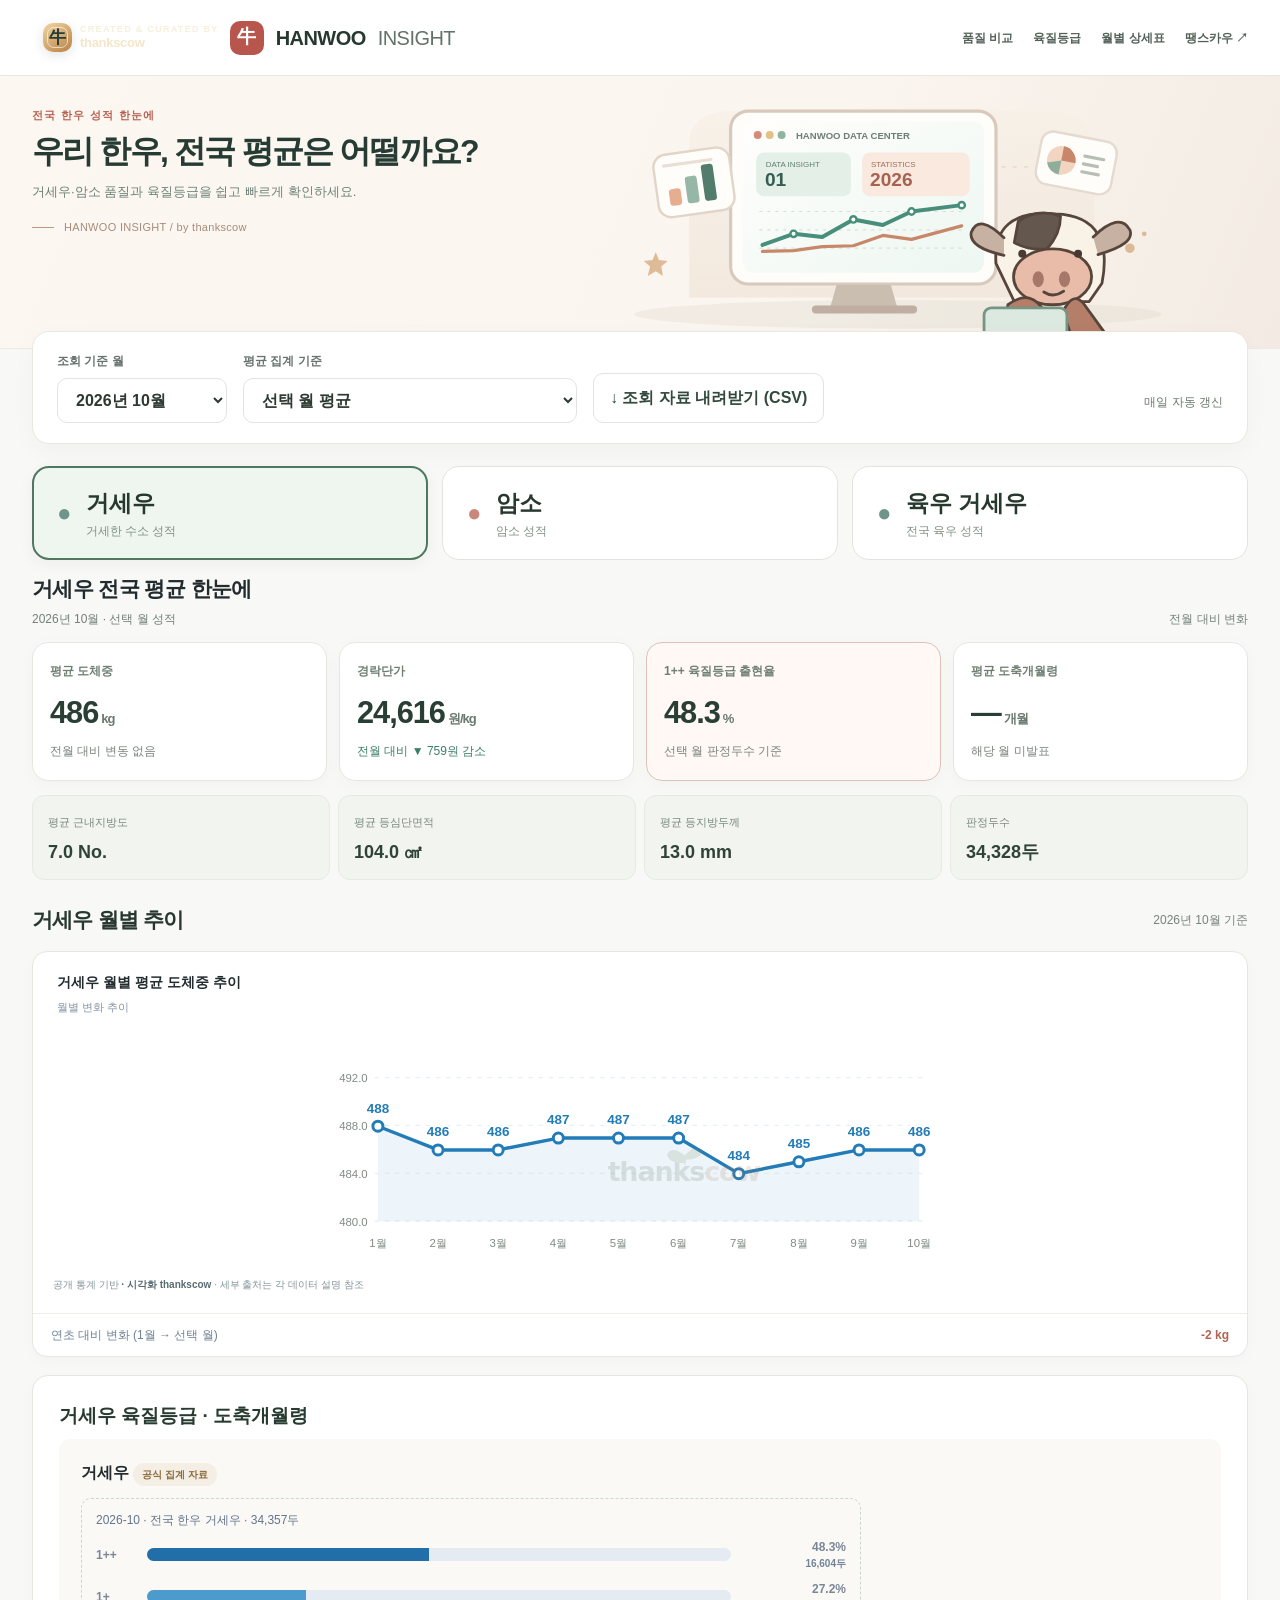
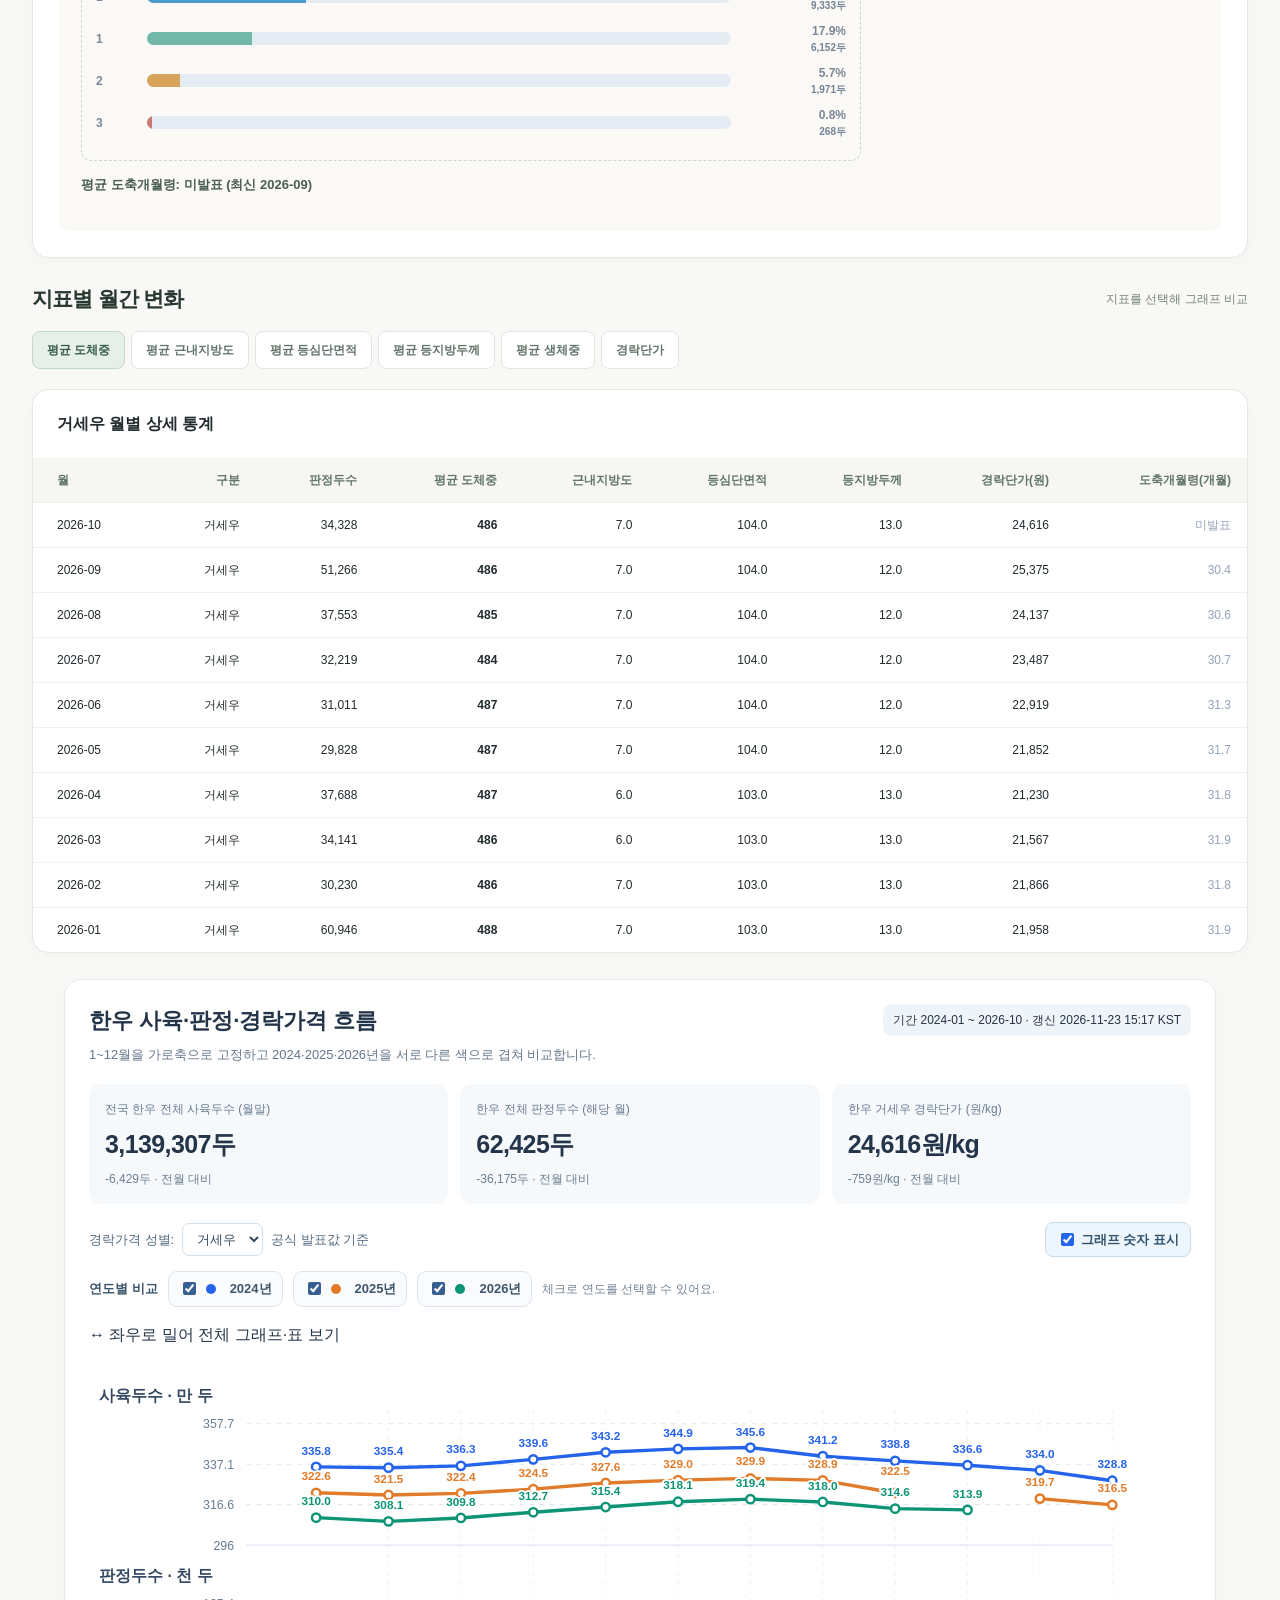
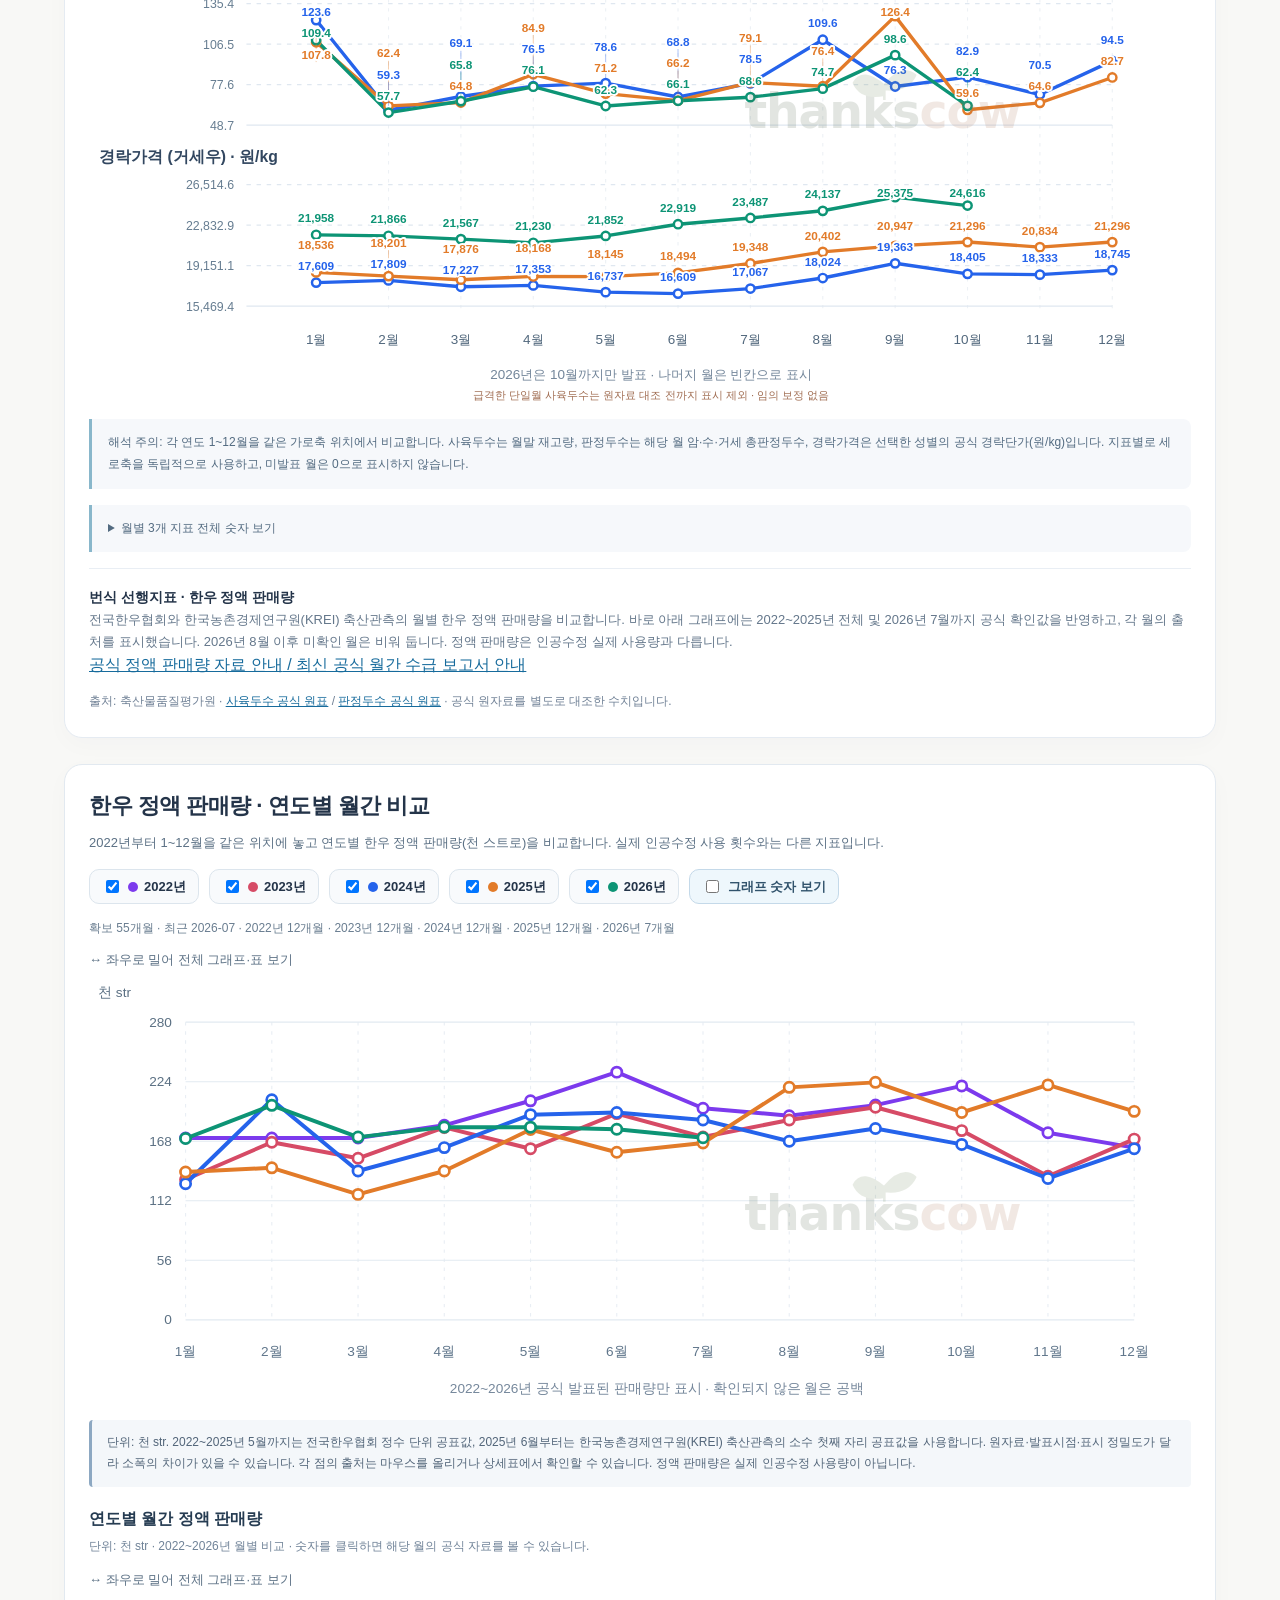
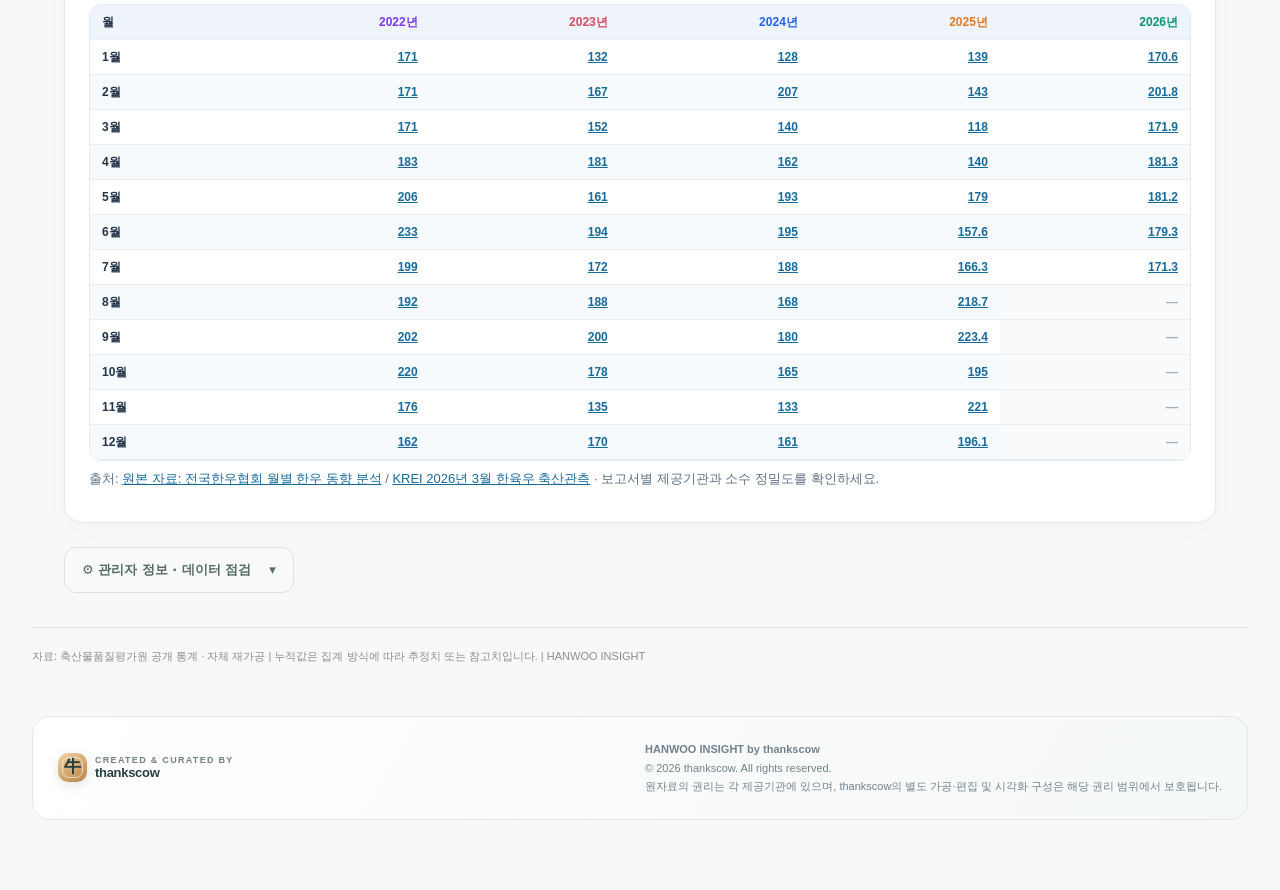
==== index.html @ bb85dcc5 "Safe update Hanwoo statistics and quality report" ====
<!DOCTYPE html>
<html lang="ko"><head><meta charset="utf-8"/><meta content="width=device-width,initial-scale=1" name="viewport"/><meta content="#fcfaf6" name="theme-color"/><title>한우 인사이트 | 전국 품질 성적 대시보드</title><script>
(function(){
  var params=new URLSearchParams(location.search);
  if(window.matchMedia('(max-width: 820px)').matches&&!params.has('desktop')&&!params.has('web')){
    location.replace('./app.html'+location.hash);
  }
})();
</script><style>
:root{font-family:Apple SD Gothic Neo,Pretendard,SUIT,-apple-system,BlinkMacSystemFont,"Segoe UI",sans-serif;color:#192945;background:#f4f7fb}*{box-sizing:border-box}body{margin:0}button,select{font:inherit}button{cursor:pointer}.shell{max-width:1440px;margin:0 auto;padding:0 32px 70px}header{background:#0d1b35;color:white}.top{max-width:1440px;margin:auto;padding:21px 32px;display:flex;align-items:center;justify-content:space-between}.brand{font-size:20px;font-weight:800;letter-spacing:-.7px;display:flex;align-items:center;gap:12px}.logo{width:34px;height:34px;border-radius:11px;background:linear-gradient(145deg,#75dcca,#48a4ef);display:grid;place-items:center;color:#102b44;font-size:20px}.topsmall{color:#a7b5cd;font-size:12px}.hero{background:linear-gradient(110deg,#122b50,#123a5b 68%,#0b5c68);color:white;padding:49px 0 58px}.hero h1{font-size:38px;line-height:1.27;letter-spacing:-1.7px;margin:10px 0 13px}.hero p{color:#c4d3e4;line-height:1.8;margin:0;font-size:14px}.eyebrow{color:#76ead7;font-size:11px;letter-spacing:2px;font-weight:800}.hero-row{display:flex;justify-content:space-between;align-items:end;gap:20px}.hero-foot{display:flex;gap:10px;flex-wrap:wrap}.tag{background:#ffffff18;border:1px solid #ffffff30;border-radius:100px;padding:10px 13px;font-size:12px;color:#d8f2ff}.filterbox{position:relative;margin-top:-26px;background:white;box-shadow:0 12px 40px #1835590e;border-radius:17px;padding:20px 24px;display:flex;gap:16px;align-items:end;flex-wrap:wrap;border:1px solid #e9eff7}.field{display:grid;gap:8px;min-width:170px}.field label{font-size:12px;font-weight:700;color:#718098}.field select{border:1px solid #dbe4ed;padding:12px 36px 12px 14px;border-radius:10px;background:white;color:#21354a;font-weight:650}.smallbtn{border:1px solid #dae4ed;color:#243957;background:#fff;padding:12px 16px;border-radius:10px;font-weight:700}.status{margin-left:auto;color:#647991;font-size:12px;padding-bottom:12px}.dot{display:inline-block;width:7px;height:7px;background:#eaa64a;border-radius:50%;margin-right:7px}.sectionhead{display:flex;align-items:center;justify-content:space-between;margin:36px 0 16px;gap:10px}.sectionhead h2{font-size:21px;letter-spacing:-.7px;margin:0}.sub{color:#7d899c;font-size:12px}.panels{display:grid;grid-template-columns:1fr 1fr;gap:20px}.panel{background:white;border-radius:18px;border:1px solid #e6edf5;box-shadow:0 7px 25px #0d2e4a06;overflow:hidden}.panel-head{padding:23px 24px 13px;display:flex;align-items:center;justify-content:space-between}.sex-title{display:flex;align-items:center;gap:10px;font-size:20px;font-weight:800}.sexdot{width:10px;height:10px;border-radius:4px;background:#237cb7}.female .sexdot{background:#d48073}.count{font-size:12px;color:#6f8296;background:#f2f6fa;padding:7px 9px;border-radius:6px}.bigval{padding:5px 24px 18px}.bigval .label{font-size:12px;color:#7890a0}.bigval strong{font-size:34px;letter-spacing:-1.4px}.bigval small{font-size:15px;color:#7a8b9c;font-weight:550;margin-left:7px}.stats{display:grid;grid-template-columns:1fr 1fr;padding:0 24px 22px;gap:10px}.stat{background:#f6f9fc;border-radius:12px;padding:16px}.stat span{font-size:11px;color:#6f8294;display:block;margin-bottom:8px}.stat b{font-size:21px;letter-spacing:-.4px}.stat em{font-size:11px;color:#8394a3;font-style:normal;margin-left:4px}.chartbox{border-top:1px solid #eff2f7;padding:23px 20px 20px}.chart-title{font-weight:750;font-size:14px;margin-left:4px}.chart-sub{color:#8493a5;font-size:11px;margin:6px 0 8px 4px}.chart{width:100%;height:215px;display:block}.axis-text{fill:#91a0af;font-size:10px}.panel-foot{border-top:1px solid #edf2f6;padding:16px 24px;display:flex;justify-content:space-between;align-items:center;font-size:12px;color:#6f8294}.panel-foot b{color:#203650}.metric-controls{display:flex;gap:6px;flex-wrap:wrap}.metric-btn{border:1px solid #d9e4ee;border-radius:8px;padding:9px 14px;background:#fff;color:#60758a;font-size:12px;font-weight:700}.metric-btn.active{color:#176b9c;border-color:#98cfe8;background:#e9f6fc}.below{display:grid;grid-template-columns:1.2fr .8fr;gap:20px;margin-top:20px}.tablecard,.infocard{background:white;border:1px solid #e6edf5;border-radius:18px;overflow:hidden}.tablecard h3,.infocard h3{font-size:16px;margin:0;padding:22px 24px}.tablewrap{overflow:auto}.tbl{border-collapse:collapse;width:100%;white-space:nowrap;font-size:12px}.tbl th{background:#f4f8fc;color:#6c7e92;text-align:right;padding:13px 16px;font-weight:750}.tbl th:first-child,.tbl td:first-child{text-align:left;padding-left:24px}.tbl td{text-align:right;border-top:1px solid #edf1f6;padding:13px 16px}.tbl tr:hover{background:#f8fbfe}.infobody{padding:0 24px 24px;font-size:13px;color:#607389;line-height:1.85}.infobody b{color:#1d344f}.method{border-left:3px solid #47aac6;background:#f0f8fb;padding:14px 16px;margin:12px 0;border-radius:0 8px 8px 0}.footer{margin-top:28px;font-size:12px;line-height:1.85;color:#8492a1}.footer a{color:#286a9a}.ref{margin-left:auto;font-size:11px;color:#b7c9d8}@media(max-width:900px){.panels,.below{grid-template-columns:1fr}.hero-row{display:block}.hero-foot{margin-top:20px}.status{margin-left:0}.hero h1{font-size:30px}.shell,.top{padding-left:18px;padding-right:18px}.filterbox{padding:16px}.field{flex:1;min-width:138px}}@media(max-width:480px){.hero{padding:39px 0 53px}.hero h1{font-size:27px}.brand{font-size:17px}.topsmall{display:none}.panel-head{padding:20px 17px 12px}.bigval{padding-left:17px}.stats{padding:0 17px 18px}.chartbox{padding:16px 12px}.stat{padding:13px}.stat b{font-size:18px}}

/* DATA TRUST & EXTRA STATS: preserve existing visual design */
.trust-panel,.grade-panel{background:#fff;border:1px solid #e2eaf3;border-radius:17px;padding:23px;margin:21px 0 29px;box-shadow:0 4px 14px rgba(15,35,60,.035)}
.trust-grid{display:grid;grid-template-columns:repeat(4,minmax(0,1fr));gap:12px;margin:15px 0}.trust-cell{background:#f5f8fc;border-radius:10px;padding:12px 14px}.trust-cell small{display:block;color:#677c91;font-size:11px;margin-bottom:6px}.trust-cell strong{color:#203652;font-size:14px;word-break:break-word}.fine-note{color:#6e7e8e;line-height:1.7;font-size:12px}.grade-layout{display:grid;grid-template-columns:1fr 1fr;gap:14px}.grade-box{background:#f5f8fc;border-radius:11px;padding:17px}.grade-placeholder{border:1px dashed #b6c4d4;border-radius:10px;text-align:center;padding:25px 8px;margin-top:12px;color:#7b8796;font-size:14px}.muted-pill{display:inline-block;padding:4px 9px;border-radius:30px;background:#fff0d8;color:#8a601a;font-size:11px;font-weight:700}.grade-legend{display:flex;flex-wrap:wrap;gap:7px;margin:13px 0 0}.grade-legend span{font-size:11px;background:#e8eef5;border-radius:6px;padding:5px 9px;color:#465a72}.trust-panel h3,.grade-panel h3{margin:0 0 9px;color:#1e3351;font-size:19px}@media(max-width:840px){.trust-grid{grid-template-columns:repeat(2,1fr)}.grade-layout{grid-template-columns:1fr}}@media(max-width:480px){.trust-grid{grid-template-columns:1fr 1fr}.trust-panel,.grade-panel{padding:16px}}

/* HANWOO INSIGHT — minimal farm-first design v1 (visual only) */
:root{color:#222b2e;background:#f8f8f6}body{background:#f8f8f6;color:#222b2e;line-height:1.5}
header{background:#fff;color:#25312c;border-bottom:1px solid #e7e8e3}.top{padding-top:17px;padding-bottom:17px}.brand{color:#273831;letter-spacing:-.55px}.brand span{color:#63736a!important;font-weight:500!important}.logo{background:#b54d44;color:white;border-radius:10px;font-size:19px}.topsmall{color:#777f7a}
.hero{background:#fcfaf6;color:#263b33;padding:50px 0 55px;border-bottom:1px solid #eee9e3}.hero h1{font-size:clamp(29px,3.4vw,43px);letter-spacing:-1.8px;line-height:1.3;margin:12px 0 15px}.hero p{color:#66736b;font-size:14px}.eyebrow{color:#ae5145;letter-spacing:1.3px;font-size:11px}.hero-foot{max-width:290px;justify-content:flex-end}.tag{background:#fff;border:1px solid #eadfd7;color:#745e55;font-weight:600}.tag:first-child{background:#f4ebe6;color:#a24d43}.filterbox{box-shadow:0 8px 26px #24392a08;border-color:#e9e7e0;margin-top:-22px}.field label{color:#68736e}.field select{border-color:#e1e4df;color:#2e3933}.field select:focus-visible,button:focus-visible{outline:3px solid #bbd6cd;outline-offset:2px}.smallbtn{border-color:#e1e4df;color:#32493e}.smallbtn:hover,.metric-btn:hover{border-color:#aaae9f;background:#f9f9f6}.status{color:#6f7771}.dot{background:#78a17c}
.shell{max-width:1320px}.sectionhead h2{font-size:22px;letter-spacing:-.8px;color:#283831}.sectionhead{margin-top:32px}.sub{color:#77827b}
.panel,.tablecard,.infocard,.trust-panel,.grade-panel{border-color:#e6e7e1;border-radius:16px;box-shadow:0 4px 14px #25382006;background:#fff}.panels{gap:16px}.panel-head{padding-top:23px}.sex-title{color:#24332d}.sexdot{background:#607d76;border-radius:50%}.female .sexdot{background:#bc766b}.count{background:#f3f4f1;color:#65756a}.bigval .label,.stat span{color:#6b7770}.bigval strong{color:#23342b}.stat{background:#f7f8f5;border:1px solid #f0f1ec}.stat b{color:#283831}.chartbox{border-top-color:#edf0e9}.axis-text{fill:#818a84}.panel-foot{border-color:#eeeee8}.metric-btn{border-color:#e2e6df;color:#62756a}.metric-btn.active{background:#e6efe9;color:#355b4b;border-color:#c3d7c9}
.trust-panel,.grade-panel{margin:20px 0 25px;padding:21px 23px}.trust-panel h3,.grade-panel h3{color:#273b30}.trust-cell,.grade-box{background:#f8f8f5}.trust-cell strong{color:#314338}.fine-note{color:#6d7771}.grade-placeholder{border-color:#cbd6cc}.muted-pill{background:#f4eee5;color:#896a3a}.grade-legend span{background:#e9ede8;color:#516457}
.tbl th{background:#f6f7f3;color:#61756a}.tbl td{border-color:#f0f1ed}.tbl tr:hover{background:#f8faf7}.infobody{color:#607067}.infobody b{color:#284638}.method{border-left-color:#8ea995;background:#eff5ef}.footer{color:#819088}.footer a{color:#4b7660}
a{color:#436e60}a:hover{text-decoration-color:#a65a4c}
.quick-steps{display:flex;gap:12px;flex-wrap:wrap;margin:14px 0 0}.quick-steps span{font-size:12px;color:#66756a;background:#fff;border:1px solid #e4e5dd;border-radius:30px;padding:7px 12px}.quick-steps b{color:#ad574d}
.mini-nav{display:flex;gap:20px;margin-left:auto;align-items:center}.mini-nav a{font-size:12px;color:#526157;text-decoration:none;font-weight:700}.mini-nav a:hover{color:#b45047}
.trust-panel{margin-top:26px}.grade-panel{margin-top:26px}
@media(max-width:900px){.hero-foot{justify-content:flex-start;max-width:none}.mini-nav{display:none}.hero{padding:43px 0 51px}}
@media(max-width:480px){.hero{padding:34px 0 46px}.hero h1{font-size:28px}.hero-foot{gap:6px}.tag{font-size:10px;padding:7px 10px}.quick-steps span{font-size:11px;padding:6px 8px}.top{padding-top:14px;padding-bottom:14px}.trust-panel,.grade-panel{padding:16px}.stat{padding:12px}}

/* Farm-first accessible dashboard: combined visual revision */
:root{--red:#b8554d;--dark:#29352f;--muted:#66746c;--cream:#fbfaf7}
.hero{padding:34px 0 44px;background:linear-gradient(110deg,#fffaf5,#f9f0e9 70%,#f8e7e2)}
.hero h1{font-size:clamp(28px,3vw,39px);line-height:1.23;margin:6px 0 9px}
.hero p{font-size:13px}.hero-foot{display:none}.filterbox{margin-top:-18px}
.brand .logo{background:#b8554d}.eyebrow{color:#a8443d}
.trust-panel{margin:12px 0 0;padding:9px 16px;background:transparent;border:0;box-shadow:none}
.trust-panel h3,.trust-panel p{display:none}.trust-grid{margin:0;display:flex;gap:18px;flex-wrap:wrap}
.trust-cell{padding:0;background:transparent;display:flex;align-items:center;gap:6px}
.trust-cell small{margin:0;font-size:11px}.trust-cell strong{font-size:11px;color:#66746c}
.trust-cell:nth-child(3),.trust-cell:nth-child(4){display:none}
#quality{margin-top:24px}.sectionhead h2{font-size:21px}
.panels{gap:16px}.panel-head{padding:18px 20px 5px}.bigval{padding:5px 20px 15px}.bigval strong{font-size:37px}
.stats{padding:0 20px 18px;gap:8px}.stat{padding:12px 14px;background:#f7f8f5}.stat span{font-size:12px}.stat b{font-size:20px}
.stat:nth-child(6){background:#fff3ed;border-color:#efd9cd}.stat:nth-child(6) b{color:#95433d}
.grade-panel{margin-top:19px;padding:20px}.grade-panel>.fine-note{display:none}.grade-panel h3{font-size:20px}
.grade-box{background:#faf9f6}.grade-legend{display:none}.grade-box .fine-note{font-weight:650;color:#4a5d52;font-size:13px}
.muted-pill{font-size:10px}.grade-layout{gap:13px}
.below{display:block}.below .tablecard{width:100%}.infocard{display:none}
.footer{border-top:1px solid #e5e7df;padding:18px 0;margin-top:25px;font-size:11px;color:#87918a}
.topsmall{display:none}.status{color:#68786d}.smallbtn{white-space:nowrap}
@media(max-width:900px){.trust-grid{gap:9px 15px}.hero{padding:30px 0 41px}}
@media(max-width:480px){.hero h1{font-size:27px}.trust-cell:nth-child(2){display:none}.bigval strong{font-size:33px}.stat b{font-size:18px}.grade-panel{padding:15px}}

/* V3: sex-first screen — one independent category at a time */
.sex-picker{display:grid;grid-template-columns:1fr 1fr;gap:14px;margin:29px 0 8px}
.sex-choice{border:1px solid #e2e5df;background:white;border-radius:17px;padding:19px 24px;text-align:left;display:flex;gap:14px;align-items:center;color:#51665b;transition:background .15s,border .15s,transform .15s}
.sex-choice strong{display:block;font-size:23px;color:#27392f}.sex-choice small{display:block;font-size:12px;color:#829086;margin-top:2px}
.sex-choice .sex-icon{font-size:24px;color:#70948a}.sex-choice#chooseFemale .sex-icon{color:#c9877c}
.sex-choice.is-on{background:#eff5ef;border:2px solid #507761;padding:18px 23px;box-shadow:0 4px 16px #304b3c0c}
.sex-choice#chooseFemale.is-on{background:#fff3ef;border-color:#b65c52}
.sex-choice:hover{transform:translateY(-1px)}.panels{grid-template-columns:minmax(0,1fr);max-width:950px;margin:auto}
body[data-sex="male"] .panels>.female,body[data-sex="female"] .panels>.male{display:none}
.grade-layout{grid-template-columns:1fr;max-width:950px;margin:auto}
body[data-sex="male"] .grade-box:nth-child(2),body[data-sex="female"] .grade-box:nth-child(1){display:none}
.panel .stats{grid-template-columns:repeat(3,1fr)}.panel .chart{max-width:840px;margin:auto;height:245px}
.grade-box{padding:22px}.grade-panel{padding:26px}.grade-box .grade-placeholder{max-width:780px}
.sex-note{font-size:12px;color:#8b7b70;padding:10px 0 0}
@media(max-width:650px){.sex-picker{gap:9px}.sex-choice{padding:15px 12px;gap:8px}.sex-choice.is-on{padding:14px 11px}.sex-choice strong{font-size:19px}.sex-choice small{font-size:10px}.panel .stats{grid-template-columns:repeat(2,1fr)}.grade-panel{padding:14px}}

/* V4 farmer-first dashboard */
.hero{padding:32px 0 50px}.hero h1{font-size:clamp(24px,3vw,34px)}.hero p{max-width:580px}.sex-picker{margin:22px 0 10px;max-width:none}
.sex-choice{min-height:94px}.sectionhead{margin-top:22px}.panels,.grade-layout{max-width:none}
.farmer-overview{margin:13px 0 12px;display:grid;gap:14px}
.farmer-head{display:flex;align-items:end;justify-content:space-between;gap:12px;flex-wrap:wrap}
.farmer-head h2{font-size:21px;margin:0;letter-spacing:-.6px}.farmer-head p{color:#738078;font-size:12px;margin:5px 0 0}
.farmer-primary{display:grid;grid-template-columns:repeat(4,minmax(0,1fr));gap:12px}
.farmer-tile{min-width:0;background:#fff;border:1px solid #e7e7e2;border-radius:16px;padding:19px 17px;box-shadow:0 4px 18px #253f2c07}
.farmer-tile.highlight{border-color:#dfc1ba;background:#fff8f5}
.farmer-label{font-size:12px;color:#6f8073;font-weight:700}.farmer-value{margin:10px 0 6px;font-size:clamp(25px,2.4vw,36px);font-weight:850;letter-spacing:-1px;white-space:nowrap;color:#293e34}
.farmer-unit{font-size:13px;color:#6a7a70;font-weight:600;margin-left:3px}
.farmer-delta{font-size:12px;color:#7a837c;min-height:19px}.farmer-delta.up{color:#b54e44}.farmer-delta.down{color:#3e7e68}
.farmer-secondary{display:grid;grid-template-columns:repeat(4,minmax(0,1fr));gap:8px}
.farmer-mini{background:#f1f4ef;border:1px solid #e6eae4;border-radius:12px;padding:13px 15px}.farmer-mini strong{display:block;font-size:18px;color:#304338;margin-top:6px}.farmer-mini small{font-size:11px;color:#79877c}
/* The standalone KPI area replaces duplicated KPI text inside trend cards; chart remains intact. */
.panels .panel-head,.panels .bigval,.panels .stats{display:none}
.panels .panel .chartbox{border-top:none;padding-top:20px}.panels .panel{border-radius:15px}.panels .panel-foot{padding:12px 18px}
.grade-panel{margin-top:18px}.grade-panel h3{font-size:19px}
@media(max-width:850px){.farmer-primary{grid-template-columns:repeat(2,minmax(0,1fr))}.farmer-secondary{grid-template-columns:repeat(2,minmax(0,1fr))}}
@media(max-width:500px){.farmer-tile{padding:15px 12px}.farmer-value{font-size:27px}.farmer-mini{padding:11px}.farmer-head h2{font-size:19px}.sex-choice{min-height:80px}}
</style><style>
.sex-picker{grid-template-columns:repeat(3,minmax(0,1fr))}
body[data-sex="beef"] .farmer-overview,body[data-sex="beef"] .sectionhead,body[data-sex="beef"] .panels,body[data-sex="beef"] #grades,body[data-sex="beef"] #metricControls,body[data-sex="beef"] #details{display:none!important}
body[data-sex="beef"] #nationalBeef{display:grid!important;gap:14px;margin-top:20px}
@media(max-width:650px){.sex-choice strong{font-size:16px}.sex-choice small{font-size:10px}.sex-choice{padding:11px 8px}.sex-picker{gap:7px}}
</style><link rel="manifest" href="./manifest.webmanifest"/>
<link rel="icon" type="image/png" sizes="192x192" href="./pwa/icon-192.png"/>
<link rel="apple-touch-icon" sizes="180x180" href="./pwa/apple-touch-icon.png"/>
<link rel="stylesheet" href="./mobile.css"/>
<meta name="apple-mobile-web-app-capable" content="yes"/>
<meta name="apple-mobile-web-app-title" content="한우 인사이트"/>
<meta name="apple-mobile-web-app-status-bar-style" content="default"/>
<meta name="application-name" content="HANWOO INSIGHT"/>
<meta name="mobile-web-app-capable" content="yes"/>
<link rel="stylesheet" href="./thankscow-brand.css?v=8"/></head><body>
<header><div class="top"><div class="brand"><div class="logo">牛</div>HANWOO <span style="font-weight:400;color:#afbdd0">INSIGHT</span></div><nav aria-label="바로가기" class="mini-nav"><a href="#quality">품질 비교</a><a href="#grades">육질등급</a><a href="#details">월별 상세표</a><a href="https://www.youtube.com/@thankscow" rel="noopener" target="_blank">땡스카우 ↗</a></nav><div class="topsmall">공식 공개자료 기반</div></div></header>
<div class="hero"><div class="shell hero-row"><div><div class="eyebrow">전국 한우 성적 한눈에</div><h1>우리 한우, 전국 평균은 어떨까요?</h1><p>거세우·암소 품질과 육질등급을 쉽고 빠르게 확인하세요.</p></div><div class="hero-foot"><span class="tag">✓ 전국 통계</span><span class="tag">✓ 축산물품질평가원 자료</span><span class="tag">월별·누적 비교</span></div></div></div>
<main class="shell"><div class="filterbox"><div class="field"><label for="month">조회 기준 월</label><select id="month"></select></div><div class="field"><label for="mode">평균 집계 기준</label><select id="mode"><option value="month">선택 월 평균</option><option value="ytd">1월부터 선택 월까지 누적 평균(추정)</option></select></div><button class="smallbtn" id="csv">↓ 조회 자료 내려받기 (CSV)</button><div class="status">매일 자동 갱신</div></div>
<section aria-labelledby="trustTitle" class="trust-panel"><h3 id="trustTitle">갱신 정보</h3><div class="trust-grid"><div class="trust-cell"><small>최신 자료</small><strong id="trustMonth">2026년 9월</strong></div><div class="trust-cell"><small>마지막 확인</small><strong id="trustFetched">확인되지 않음</strong></div><div class="trust-cell"><small>공표일</small><strong id="trustPublished">확인되지 않음</strong></div><div class="trust-cell"><small>상태</small><strong id="trustStatus">저장 자료 · 자동 점검 예정</strong></div></div></section>

<div class="sex-picker" role="tablist" aria-label="조회할 한우 구분">
<button type="button" role="tab" class="sex-choice is-on" id="chooseMale" aria-selected="true"><span class="sex-icon">●</span><span><strong>거세우</strong><small>거세한 수소 성적</small></span></button>
<button type="button" role="tab" class="sex-choice" id="chooseFemale" aria-selected="false"><span class="sex-icon">●</span><span><strong>암소</strong><small>암소 성적</small></span></button>
<button type="button" role="tab" class="sex-choice" id="chooseBeef" aria-selected="false"><span class="sex-icon">●</span><span><strong>육우 거세우</strong><small>전국 육우 성적</small></span></button></div><section class="national-beef" id="nationalBeef" aria-label="육우 거세우 전국 성적" hidden>
 <div class="farmer-head"><div><h2>육우 거세우 · 전국 평균</h2><p id="beefPeriod">선택한 기간 공식 집계</p></div><span class="sub">전체 체중 구간 · 전국 기준</span></div>
 <div class="farmer-primary">
 <div class="farmer-tile"><div class="farmer-label">등급판정두수</div><div class="farmer-value" id="beefNCount">—</div></div>
 <div class="farmer-tile"><div class="farmer-label">평균 도체중</div><div class="farmer-value" id="beefNWeight">—</div></div>
 <div class="farmer-tile highlight"><div class="farmer-label">경락단가</div><div class="farmer-value" id="beefNPrice">—</div></div>
 <div class="farmer-tile"><div class="farmer-label">평균 도축개월령</div><div class="farmer-value" id="beefNAge" data-age-cumulative-version="v2-20261030">—</div></div>
 </div>
 <div class="farmer-secondary">
 <div class="farmer-mini"><small>근내지방도</small><strong id="beefNMarbling">—</strong></div>
 <div class="farmer-mini"><small>등심단면적</small><strong id="beefNArea">—</strong></div>
 <div class="farmer-mini"><small>등지방두께</small><strong id="beefNFat">—</strong></div>
 <div class="farmer-mini"><small>평균 생체중</small><strong id="beefNLive">—</strong></div>
 </div>
 <div class="tablecard" style="margin-top:18px"><h3>육우 거세우 월별 성적</h3><div class="tablewrap"><table class="tbl"><thead><tr><th>월</th><th>판정두수</th><th>도체중(kg)</th><th>근내지방도</th><th>등심단면적(㎠)</th><th>등지방두께(mm)</th><th>경락단가(원)</th><th>도축개월령</th></tr></thead><tbody id="beefNationalRows"><tr><td colspan="8">자료 불러오는 중</td></tr></tbody></table></div></div>
 <p class="sex-note">공식 통계표 기준 전국 평균입니다. 미발표 월은 임의 수치로 채우지 않습니다. 누적 평균은 판정두수 가중 추정치입니다.</p>
 </section><section class="farmer-overview" aria-label="선택한 성별 핵심 성적">
  <div class="farmer-head"><div><h2 id="farmerTitle">거세우 전국 평균 한눈에</h2><p id="farmerSubtitle">2026년 선택한 기간의 주요 통계</p></div><span class="sub" id="farmerPeriodHint">전월 대비 변화는 선택 월 기준</span></div>
  <div class="farmer-primary">
    <div class="farmer-tile"><div class="farmer-label">평균 도체중</div><div class="farmer-value"><span id="quickWeight">—</span><span class="farmer-unit">kg</span></div><div class="farmer-delta" id="deltaWeight">—</div></div>
    <div class="farmer-tile"><div class="farmer-label">경락단가</div><div class="farmer-value"><span id="quickPrice">—</span><span class="farmer-unit">원/kg</span></div><div class="farmer-delta" id="deltaPrice">—</div></div>
    <div class="farmer-tile highlight"><div class="farmer-label">1++ 육질등급 출현율</div><div class="farmer-value"><span id="quickGrade">—</span><span class="farmer-unit">%</span></div><div class="farmer-delta" id="deltaGrade">등급 자료 불러오는 중</div></div>
    <div class="farmer-tile"><div class="farmer-label">평균 도축개월령</div><div class="farmer-value"><span id="quickAge">—</span><span class="farmer-unit">개월</span></div><div class="farmer-delta" id="deltaAge">월령 자료 불러오는 중</div></div>
  </div>
  <div class="farmer-secondary">
    <div class="farmer-mini"><small>평균 근내지방도</small><strong id="quickMarbling">—</strong></div>
    <div class="farmer-mini"><small>평균 등심단면적</small><strong id="quickArea">—</strong></div>
    <div class="farmer-mini"><small>평균 등지방두께</small><strong id="quickFat">—</strong></div>
    <div class="farmer-mini"><small>판정두수</small><strong id="quickCount">—</strong></div>
  </div>
</section><div class="sectionhead" id="quality"><h2 id="activeSexTitle">거세우 월별 추이</h2><div class="sub" id="periodLabel">2026년 9월 기준</div></div>
<div class="panels"><section class="panel male"><div class="panel-head"><div class="sex-title"><span class="sexdot"></span>거세우</div><span class="count" id="maleCount">—</span></div><div class="bigval"><div class="label" id="maleMainLabel">평균 도체중</div><strong id="maleMain">—</strong><small id="maleUnit">kg</small></div><div class="stats" id="maleStats"></div><div class="chartbox"><div class="chart-title" id="maleChartTitle">거세우 월별 도체중 추이</div><div class="chart-sub">월별 변화 추이</div><svg aria-label="거세우 월별 성적 그래프" class="chart" id="maleChart" role="img" viewbox="0 0 550 215"></svg></div><div class="panel-foot"><span>연초 대비 변화 (1월 → 선택 월)</span><b id="maleChange">—</b></div></section>
<section class="panel female"><div class="panel-head"><div class="sex-title"><span class="sexdot"></span>암소</div><span class="count" id="femaleCount">—</span></div><div class="bigval"><div class="label" id="femaleMainLabel">평균 도체중</div><strong id="femaleMain">—</strong><small id="femaleUnit">kg</small></div><div class="stats" id="femaleStats"></div><div class="chartbox"><div class="chart-title" id="femaleChartTitle">암소 월별 도체중 추이</div><div class="chart-sub">월별 변화 추이</div><svg aria-label="암소 월별 성적 그래프" class="chart" id="femaleChart" role="img" viewbox="0 0 550 215"></svg></div><div class="panel-foot"><span>연초 대비 변화 (1월 → 선택 월)</span><b id="femaleChange">—</b></div></section></div><section aria-labelledby="gradeTitle" class="grade-panel" id="grades"><h3 id="gradeTitle"><span id="gradeSexTitle">거세우</span> 육질등급 · 도축개월령</h3><div class="grade-layout"><div class="grade-box"><b>거세우</b> <span class="muted-pill" id="gradeStatusMale">공식 자료 확인 중</span><div class="grade-legend"><span>1++</span><span>1+</span><span>1</span><span>2</span><span>3</span></div><div class="grade-placeholder" id="gradeMale">육질등급별 출현율 · 자료 확인 중</div><p class="fine-note">평균 출하월령: 자료 미확보</p></div><div class="grade-box"><b>암소</b> <span class="muted-pill" id="gradeStatusFemale">공식 자료 확인 중</span><div class="grade-legend"><span>1++</span><span>1+</span><span>1</span><span>2</span><span>3</span></div><div class="grade-placeholder" id="gradeFemale">육질등급별 출현율 · 자료 확인 중</div><p class="fine-note">평균 출하월령: 자료 미확보</p></div></div></section>
<div class="sectionhead"><h2>지표별 월간 변화</h2><span class="sub">지표를 선택해 그래프 비교</span></div><div class="metric-controls" id="metricControls"></div>
<div class="below" id="details"><section class="tablecard"><h3><span id="tableSexTitle">거세우</span> 월별 상세 통계</h3><div class="tablewrap"><table class="tbl"><thead><tr><th>월</th><th>구분</th><th>판정두수</th><th id="tableMetric">평균 도체중</th><th>근내지방도</th><th>등심단면적</th><th>등지방두께</th><th>경락단가(원)</th><th>도축개월령(개월)</th></tr></thead><tbody id="tableBody"></tbody></table></div></section></div>
<div class="footer">자료: 축산물품질평가원 공개 통계 · 자체 재가공 | 누적값은 집계 방식에 따라 추정치 또는 참고치입니다. | HANWOO INSIGHT</div></main>
<script>const UPDATE_META={"last_success_kst": "2026-11-24 10:15 KST", "official_published_at": null, "validation": "success", "source_table_id": "DT_323903_E1080008"};
const DATA=[{"month":"2026-01","sex":"거세우","count":60946,"weight":488.0,"marbling":7.0,"rea":103.0,"fat":13.0,"live":814.0,"price":21958},{"month":"2026-01","sex":"암소","count":48105,"weight":389.0,"marbling":5.0,"rea":92.0,"fat":14.0,"live":665.0,"price":19095},{"month":"2026-02","sex":"거세우","count":30230,"weight":486.0,"marbling":7.0,"rea":103.0,"fat":13.0,"live":802.0,"price":21866},{"month":"2026-02","sex":"암소","count":27058,"weight":385.0,"marbling":5.0,"rea":91.0,"fat":13.0,"live":665.0,"price":18848},{"month":"2026-03","sex":"거세우","count":34141,"weight":486.0,"marbling":6.0,"rea":103.0,"fat":13.0,"live":829.0,"price":21567},{"month":"2026-03","sex":"암소","count":31110,"weight":388.0,"marbling":5.0,"rea":92.0,"fat":13.0,"live":675.0,"price":18827},{"month":"2026-04","sex":"거세우","count":37688,"weight":487.0,"marbling":6.0,"rea":103.0,"fat":13.0,"live":809.0,"price":21230},{"month":"2026-04","sex":"암소","count":38136,"weight":389.0,"marbling":5.0,"rea":92.0,"fat":13.0,"live":669.0,"price":18073},{"month":"2026-05","sex":"거세우","count":29828,"weight":487.0,"marbling":7.0,"rea":104.0,"fat":12.0,"live":796.0,"price":21852},{"month":"2026-05","sex":"암소","count":32241,"weight":388.0,"marbling":5.0,"rea":92.0,"fat":13.0,"live":675.0,"price":18384},{"month":"2026-06","sex":"거세우","count":31011,"weight":487.0,"marbling":7.0,"rea":104.0,"fat":12.0,"live":815.0,"price":22919},{"month":"2026-06","sex":"암소","count":34781,"weight":386.0,"marbling":5.0,"rea":92.0,"fat":13.0,"live":663.0,"price":19183},{"month":"2026-07","sex":"거세우","count":32219,"live":833.0,"weight":484.0,"fat":12.0,"rea":104.0,"marbling":7.0,"price":23487.0},{"month":"2026-07","sex":"암소","count":36154,"live":679.0,"weight":382.0,"fat":13.0,"rea":91.0,"marbling":5.0,"price":19720.0},{"month":"2026-08","sex":"거세우","count":37553,"live":811.0,"weight":485.0,"fat":12.0,"rea":104.0,"marbling":7.0,"price":24137.0},{"month":"2026-08","sex":"암소","count":36914,"live":656.0,"weight":379.0,"fat":13.0,"rea":90.0,"marbling":5.0,"price":20392.0},{"month":"2026-09","sex":"거세우","count":51266,"live":809.0,"weight":486.0,"fat":12.0,"rea":104.0,"marbling":7.0,"price":25375.0},{"month":"2026-09","sex":"암소","count":46869,"live":655.0,"weight":381.0,"fat":13.0,"rea":91.0,"marbling":5.0,"price":21892.0},{"month":"2026-10","sex":"거세우","count":34328,"live":813.0,"weight":486.0,"fat":13.0,"rea":104.0,"marbling":7.0,"price":24616.0},{"month":"2026-10","sex":"암소","count":27570,"live":656.0,"weight":378.0,"fat":13.0,"rea":90.0,"marbling":5.0,"price":21722.0}];
const METRICS={weight:['평균 도체중','kg',0],marbling:['평균 근내지방도','No.',1],rea:['평균 등심단면적','㎠',1],fat:['평균 등지방두께','mm',1],live:['평균 생체중','kg',0],price:['경락단가','원',0]};
const allMonths=[...new Set(DATA.map(r=>r.month))].sort();let metric='weight';const $=id=>document.getElementById(id);const nf=new Intl.NumberFormat('ko-KR');const fmt=(v,d=0)=>Number(v).toLocaleString('ko-KR',{minimumFractionDigits:d,maximumFractionDigits:d});
allMonths.forEach(m=>{let o=document.createElement('option');o.value=m;o.textContent=m.slice(0,4)+'년 '+Number(m.slice(5))+'월';$('month').append(o)});$('month').value=allMonths.at(-1);
function aggregate(arr,mode){if(mode==='month')return arr.at(-1);let count=arr.reduce((a,r)=>a+r.count,0),out={count};Object.keys(METRICS).forEach(k=>out[k]=arr.reduce((a,r)=>a+r[k]*r.count,0)/count);return out}
function series(sex,end){return DATA.filter(r=>r.sex===sex&&r.month<=end).sort((a,b)=>a.month.localeCompare(b.month))}
function draw(id,arr,color){let svg=$(id),vals=arr.map(r=>r[metric]),lo=Math.min(...vals),hi=Math.max(...vals),pad=Math.max((hi-lo)*.28,metric==='marbling'?0.45:metric==='fat'?0.6:metric==='weight'?4:metric==='price'?350:2);lo-=pad;hi+=pad;let x=i=>45+i*(475/Math.max(vals.length-1,1)),y=v=>173-(v-lo)/(hi-lo)*125;let s='';for(let j=0;j<4;j++){let yy=47+j*42;s+=`<line x1="42" y1="${yy}" x2="528" y2="${yy}" stroke="#e7eff5" stroke-dasharray="4 5"/><text x="36" y="${yy+4}" text-anchor="end" class="axis-text">${fmt(hi-(hi-lo)*(yy-47)/126,1)}</text>`}let path=vals.map((v,i)=>(i?'L':'M')+x(i).toFixed(1)+','+y(v).toFixed(1)).join(' ');let area=path+` L${x(vals.length-1)},173 L${x(0)},173 Z`;s+=`<path d="${area}" fill="${color}" opacity=".08"/><path d="${path}" stroke="${color}" stroke-width="3" stroke-linejoin="round" stroke-linecap="round" fill="none"/>`;vals.forEach((v,i)=>{s+=`<circle cx="${x(i)}" cy="${y(v)}" r="4.4" fill="#fff" stroke="${color}" stroke-width="2.6"><title>${arr[i].month} · ${fmt(v)} ${METRICS[metric][1]}</title></circle><text x="${x(i)}" y="196" text-anchor="middle" class="axis-text">${Number(arr[i].month.slice(5))}월</text>`});svg.innerHTML=s;
vals.forEach((value,i)=>{
  const pointX=x(i),pointY=y(value);
  const labelY=pointY<68?Math.min(188,pointY+18):Math.max(26,pointY-12);
  const mark=document.createElementNS('http://www.w3.org/2000/svg','text');
  mark.setAttribute('x',String(pointX));mark.setAttribute('y',String(labelY));
  mark.setAttribute('text-anchor','middle');mark.setAttribute('font-size','11.8');
  mark.setAttribute('font-weight','750');mark.setAttribute('fill',color);
  mark.setAttribute('stroke','#fff');mark.setAttribute('stroke-width','3.6');
  mark.setAttribute('stroke-linejoin','round');mark.setAttribute('paint-order','stroke');
  mark.setAttribute('data-quality-value','true');mark.setAttribute('data-month',arr[i].month);
  mark.setAttribute('data-metric',metric);
  mark.textContent=Number(value).toLocaleString('ko-KR',{maximumFractionDigits:1});
  svg.appendChild(mark);
});}
function render(){let m=$('month').value,mode=$('mode').value,label=METRICS[metric],monthly=mode==='month',mo=Number(m.slice(5));$('periodLabel').textContent=monthly?`2026년 ${mo}월 기준`:`2026년 1~${mo}월 누적 평균 (추정)`;
[['거세우','male','#237cb7'],['암소','female','#d48073']].forEach(([sex,id,color])=>{let arr=series(sex,m),r=aggregate(arr,mode),start=arr[0],latest=arr.at(-1);$(id+'Count').textContent=monthly?`판정 ${nf.format(r.count)}두`:`누적 ${nf.format(r.count)}두`;$(id+'MainLabel').textContent=label[0]+(monthly?'':' (누적 추정)');$(id+'Main').textContent=fmt(r[metric],['marbling','rea','fat'].includes(metric)?1:(monthly?0:1));$(id+'Unit').textContent=label[1];$(id+'Stats').innerHTML=[['평균 근내지방도',r.marbling,'No.'],['평균 등심단면적',r.rea,'㎠'],['평균 등지방두께',r.fat,'mm'],['평균 생체중',r.live,'kg'],['경락단가',r.price,'원'],['평균 출하월령',null,'개월']].map(([name,v,u])=>`<div class="stat"><span>${name}</span><b>${v==null?'자료 미확보':fmt(v,['평균 근내지방도','평균 등심단면적','평균 등지방두께'].includes(name)?1:(monthly?0:1))}</b><em>${v==null?'':u}</em></div>`).join('');$(id+'ChartTitle').textContent=sex+' 월별 '+label[0]+' 추이';let diff=latest[metric]-start[metric];$(id+'Change').textContent=(diff>0?'+':'')+fmt(diff)+' '+label[1];$(id+'Change').style.color=diff>0?'#20866c':diff<0?'#b26552':'#5e7488';draw(id+'Chart',arr,color)});
$('tableMetric').textContent=label[0];let displayed=DATA.filter(r=>r.month<=m&&r.sex===(window.hanwooSelectedSex||'거세우')).sort((a,b)=>b.month.localeCompare(a.month)|| (a.sex==='거세우'?-1:1));$('tableBody').innerHTML=displayed.map(r=>`<tr><td>${r.month}</td><td>${r.sex}</td><td>${nf.format(r.count)}</td><td><b>${fmt(r[metric],METRICS[metric][2])}</b></td><td>${fmt(r.marbling,1)}</td><td>${fmt(r.rea,1)}</td><td>${fmt(r.fat,1)}</td><td>${fmt(r.price)}</td><td style="color:#94a3b8">미확보</td></tr>`).join('');if(typeof window.hanwooAgePaint==='function')window.hanwooAgePaint();}
Object.entries(METRICS).forEach(([key,[title]])=>{let b=document.createElement('button');b.className='metric-btn'+(key===metric?' active':'');b.textContent=title;b.onclick=()=>{metric=key;document.querySelectorAll('.metric-btn').forEach(x=>x.classList.remove('active'));b.classList.add('active');render()};$('metricControls').append(b)});$('month').onchange=render;$('mode').onchange=render;$('csv').onclick=()=>{let m=$('month').value,mode=$('mode').value;let recs=['거세우','암소'].map(sex=>({sex,...aggregate(series(sex,m),mode)}));let header=['기간','성별','판정두수','평균도체중_kg','평균근내지방도_No','평균등심단면적_cm2','평균등지방두께_mm','경락단가_원','평균출하월령_개월'];let csv='﻿'+[header,...recs.map(r=>[mode==='month'?m:'2026-01~'+m,r.sex,r.count,r.weight,r.marbling,r.rea,r.fat,r.price,''])].map(r=>r.join(',')).join('\r\n');let a=document.createElement('a'),u=URL.createObjectURL(new Blob([csv],{type:'text/csv;charset=utf-8'}));a.href=u;a.download='한우_품질성적_'+m+'_'+mode+'.csv';a.click();setTimeout(()=>URL.revokeObjectURL(u),500)};render();
(function(){const last=allMonths.at(-1)||'';$('trustMonth').textContent=last?last.replace('-','년 ')+'월':'미확인';$('trustFetched').textContent=UPDATE_META.last_success_kst||'아직 확인되지 않음';$('trustPublished').textContent=UPDATE_META.official_published_at||'원본 메타데이터 미확인';$('trustStatus').textContent=UPDATE_META.validation==='success'?'수집 및 형식 검증 완료':'저장 자료';})();
</script><script>
(async function(){
 const monthSelect=document.getElementById('month');
 const gradeKeys=['1++','1+','1','2','3'];
 const palette=['#226ea9','#4d9acc','#71b8a9','#d8a35a','#cc7a76'];
 let data=[];
 function update(){
  const m=monthSelect.value;
  const modeControl=document.getElementById('mode');
  const cumulative=modeControl && modeControl.value==='ytd';
  const start=m.slice(0,4)+'-01';
  const expected=Array.from({length:Number(m.slice(5,7))},(_,i)=>m.slice(0,4)+'-'+String(i+1).padStart(2,'0'));
  for(const [sex,id,status] of [['거세우','gradeMale','gradeStatusMale'],['암소','gradeFemale','gradeStatusFemale']]){
    const el=document.getElementById(id),tag=document.getElementById(status);
    if(!el || !tag)continue;
    const selected=data.filter(r=>r.sex===sex && (cumulative ? r.month>=start && r.month<=m : r.month===m));
    const months=new Set(selected.map(r=>r.month));
    if(!selected.length || (cumulative && expected.some(mon=>!months.has(mon)))){
      el.textContent=cumulative?'선택한 기간에 누락된 월이 있어 누적값을 표시할 수 없습니다.':m+' 육질등급 자료 미확보';
      tag.textContent='자료 미확보';
      continue;
    }
    const total=selected.reduce((sum,r)=>sum+Number(r.count||0),0);
    if(total<=0){el.textContent='판정두수 자료 확인 필요';tag.textContent='확인 필요';continue;}
    const output=gradeKeys.map((g,i)=>{
      const count=selected.reduce((sum,r)=>sum+Number(r.grades?.[g]?.count||0),0);
      // Single month: keep official published rate. Cumulative: compute from counts.
      const rate=cumulative ? count/total*100 : Number(selected[0].grades?.[g]?.rate);
      if(!Number.isFinite(rate))throw Error('육질등급 '+g+'의 출현율 누락');
      return '<div style="display:grid;grid-template-columns:42px minmax(0,1fr) 106px;gap:9px;align-items:center;margin:9px 0;font-size:12px"><b>'+g+'</b><div style="height:13px;background:#e4ebf2;border-radius:9px;overflow:hidden"><div style="width:'+Math.max(0,Math.min(rate,100))+'%;height:100%;background:'+palette[i]+'"></div></div><b style="text-align:right">'+rate.toFixed(1)+'%<small style="display:block;color:#728396;font-size:10px;font-weight:600">'+count.toLocaleString('ko-KR')+'두</small></b></div>';
    }).join('');
    tag.textContent=cumulative?'판정두수 가중 누적':'공식 집계 자료';
    el.style.textAlign='left';el.style.padding='12px 14px';
    el.innerHTML='<div style="font-size:12px;color:#64748b">'+(cumulative?start+' ~ '+m:m)+' · 전국 한우 '+sex+' · '+total.toLocaleString()+'두'+(cumulative?' (누적)':'')+'</div>'+output;
  }
}
 try{
   const r=await fetch('grade_data.json',{cache:'no-store'});
   if(!r.ok)throw new Error('데이터 파일 없음');
   const response=await r.json();data=response.records||[];
   monthSelect.addEventListener('change',update);document.getElementById('mode').addEventListener('change',update);update();
 }catch(e){document.getElementById('gradeStatusMale').textContent='자료 연동 대기';document.getElementById('gradeStatusFemale').textContent='자료 연동 대기';}
})();
</script><script>
/* Slaughter-age integration v16. Monthly: official. Cumulative: unweighted mean of published monthly averages (reference). */
(function(){
  const byId=id=>document.getElementById(id);
  let ages=[];
  const key=(sex,month)=>ages.find(r=>r.sex===sex&&r.month===month);
  function getValue(sex,month,mode){
    const available=ages.map(r=>r.month).sort();const last=available.at(-1);
    if(mode==='month'){
      const r=key(sex,month);
      return r?{n:Number(r.age_months),description:`${month} 공식 월별 평균`,reference:false}:
        {n:null,description:last&&month>last?`미발표 (최신 ${last})`:'해당 월 자료 미확보',reference:false};
    }
    const end=last&&month>last?last:month;
    if(!end||end.slice(0,4)!==month.slice(0,4))return {n:null,description:'연초 이후 자료 미확보',reference:true};
    const months=Array.from({length:Number(end.slice(5,7))},(_,i)=>month.slice(0,4)+'-'+String(i+1).padStart(2,'0'));
    const records=months.map(m=>key(sex,m));
    if(!records.length||records.some(r=>!r||!Number.isFinite(Number(r.age_months))))return {n:null,description:'기간 내 월별 데이터 누락',reference:true};
    return {n:records.reduce((acc,r)=>acc+Number(r.age_months),0)/records.length,
      description:`${months[0]}~${end} 월평균 단순평균 (참고치${end<month?', 미발표월 제외':''})`,reference:true};
  }
  function putText(){
    const month=byId('month')?.value,mode=byId('mode')?.value;
    if(!month||!mode)return;
    [['거세우','male',0],['암소','female',1]].forEach(([sex,which,index])=>{
      const r=getValue(sex,month,mode);
      const stats=byId(which+'Stats');
      if(stats){
        const item=[...stats.querySelectorAll('.stat')].find(e=>e.querySelector('span')?.textContent.includes('출하월령'));
        if(item){
          const title=item.querySelector('span'),value=item.querySelector('b'),unit=item.querySelector('em');
          if(title)title.textContent=mode==='month'?'평균 도축개월령':'평균 도축개월령 (월평균 참고)';
          if(value)value.textContent=r.n===null?'자료 미확보':r.n.toFixed(1);
          if(unit)unit.textContent=r.n===null?'':'개월';
          item.title=r.description;
        }
      }
      const section=document.querySelectorAll('.grade-box')[index];
      if(section){
        const note=[...section.querySelectorAll('p.fine-note')].find(p=>p.dataset.ageNote==='true'||p.textContent.includes('평균 출하월령')||p.textContent.includes('평균 도축개월령'));
        if(note){note.dataset.ageNote='true';note.textContent=r.n===null?`평균 도축개월령: ${r.description}`:`평균 도축개월령: ${r.n.toFixed(1)}개월 · ${r.description}`;}
      }
    });
    document.querySelectorAll('#tableBody tr').forEach(tr=>{
      const cells=tr.querySelectorAll('td');if(cells.length<9)return;
      const r=key(cells[1].textContent.trim(),cells[0].textContent.trim());
      cells[8].textContent=r?Number(r.age_months).toFixed(1):'미발표';
    });
    const info=[...document.querySelectorAll('.infobody p')].find(p=>p.querySelector('b')?.textContent.includes('출하월령'));
    if(info)info.innerHTML='<b>평균 도축개월령</b><br>전국 한우 성별 공식 월별 통계(별도 통계표)입니다. 누적 선택 시 월평균의 단순평균을 참고치로 표시하며, 이는 도축두수 가중 공식 누적 평균이 아닙니다.';
  }
  window.hanwooAgePaint=putText;
  for(const element of [byId('month'),byId('mode')])element?.addEventListener('change',()=>setTimeout(putText,0));
  document.querySelectorAll('#metricControls').forEach(element=>element.addEventListener('click',()=>setTimeout(putText,0)));
  (async()=>{
    try{const response=await fetch('age_data.json',{cache:'no-store'});if(!response.ok)throw Error('HTTP '+response.status);
      const data=await response.json();ages=Array.isArray(data.records)?data.records:[];}
    catch(error){console.warn('월령 데이터 로드 실패:',error.message)}
    putText();
  })();
})();
</script>
<script>
(function(){
 const male=document.getElementById('chooseMale'),female=document.getElementById('chooseFemale');
 function selectSex(sex){
  window.hanwooSelectedSex=sex;
  const isMale=sex==='거세우';
  document.body.dataset.sex=isMale?'male':'female';
  male.classList.toggle('is-on',isMale);female.classList.toggle('is-on',!isMale);
  male.setAttribute('aria-selected',String(isMale));female.setAttribute('aria-selected',String(!isMale));
  document.getElementById('activeSexTitle').textContent=sex+' 월별 추이';
  document.getElementById('gradeSexTitle').textContent=sex;
  document.getElementById('tableSexTitle').textContent=sex;
  if(typeof render==='function')render();
 }
 male.addEventListener('click',()=>selectSex('거세우'));
 female.addEventListener('click',()=>selectSex('암소'));
 selectSex('거세우');
})();
</script><script>
/* Farmer-first cards, based on existing data. No source or collection changes. */
(function(){
 let gradeRecords=[],ageRecords=[];
 const el=id=>document.getElementById(id),n=(v,d=0)=>Number(v).toLocaleString('ko-KR',{minimumFractionDigits:d,maximumFractionDigits:d});
 const set=(id,value)=>{if(el(id))el(id).textContent=value};
 function rateFor(sex,month,mode){
  const rows=gradeRecords.filter(r=>r.sex===sex&&r.month<=month&&(mode!=='month'||r.month===month));
  if(!rows.length)return null;
  if(mode==='month'){let g=rows.at(-1)?.grades?.['1++'];return Number.isFinite(Number(g?.rate))?Number(g.rate):null}
  const sum=rows.reduce((s,r)=>s+Number(r.count||0),0);
  const plus=rows.reduce((s,r)=>s+Number(r.grades?.['1++']?.count||0),0);
  return sum>0?100*plus/sum:null;
 }
 function ageFor(sex,month,mode){
  let rows=ageRecords.filter(r=>r.sex===sex&&r.month<=month).sort((a,b)=>a.month.localeCompare(b.month));
  if(mode==='month'){let row=rows.find(r=>r.month===month);return row?{value:Number(row.age_months),note:'공식 월별 평균'}:{value:null,note:'해당 월 미발표'}}
  if(!rows.length)return {value:null,note:'자료 미확보'};
  let available=rows.at(-1).month;
  let months=Array.from({length:Number(available.slice(5))},(_,i)=>available.slice(0,4)+'-'+String(i+1).padStart(2,'0'));
  if(months.some(m=>!rows.some(r=>r.month===m)))return {value:null,note:'월별 자료 누락'};
  return {value:rows.reduce((s,r)=>s+Number(r.age_months),0)/rows.length,note:'월평균 단순평균 · 참고'};
 }
 function change(id,current,prev,unit,decimal=0){
  const node=el(id);if(!node)return;
  node.classList.remove('up','down');
  if(!Number.isFinite(prev)){node.textContent='전월 비교 자료 없음';return}
  const diff=current-prev;
  if(Math.abs(diff)<Math.pow(10,-decimal)/2){node.textContent='전월 대비 변동 없음';return}
  node.classList.add(diff>0?'up':'down');
  node.textContent=`전월 대비 ${diff>0?'▲':'▼'} ${n(Math.abs(diff),decimal)}${unit} ${diff>0?'증가':'감소'}`;
 }
 function update(){
  if(typeof DATA==='undefined'||typeof aggregate!=='function')return;
  const sex=window.hanwooSelectedSex||'거세우',month=el('month')?.value,mode=el('mode')?.value;
  if(!month)return;
  const rows=series(sex,month),r=aggregate(rows,mode),latest=rows.at(-1),prev=rows.at(-2);
  if(!r)return;
  const age=ageFor(sex,month,mode),g=rateFor(sex,month,mode);
  set('farmerTitle',sex+' 전국 평균 한눈에');set('farmerSubtitle',month.replace('-','년 ')+'월 · '+(mode==='month'?'선택 월 성적':'1월부터 누적 성적'));
  set('farmerPeriodHint',mode==='month'?'전월 대비 변화':'변화량은 마지막 월과 전월 비교');
  set('quickWeight',n(r.weight,mode==='month'?0:1));set('quickPrice',n(r.price,mode==='month'?0:1));
  set('quickGrade',g==null?'—':n(g,1));set('quickAge',age.value==null?'—':n(age.value,1));
  set('quickMarbling',n(r.marbling,1)+' No.');set('quickArea',n(r.rea,1)+' ㎠');set('quickFat',n(r.fat,1)+' mm');set('quickCount',n(r.count)+'두');
  change('deltaWeight',latest.weight,prev?.weight,'kg',0);change('deltaPrice',latest.price,prev?.price,'원',0);
  set('deltaGrade',g==null?'등급 자료 미확보':mode==='month'?'선택 월 판정두수 기준':'1월부터 판정두수 가중');
  set('deltaAge',age.note);
 }
 window.refreshFarmerOverview=update;
 for(const id of ['month','mode'])el(id)?.addEventListener('change',()=>setTimeout(update,0));
 for(const id of ['chooseMale','chooseFemale'])el(id)?.addEventListener('click',()=>setTimeout(update,0));
 (async()=>{
  const requests=await Promise.allSettled([fetch('grade_data.json',{cache:'no-store'}).then(r=>r.json()),fetch('age_data.json',{cache:'no-store'}).then(r=>r.json())]);
  if(requests[0].status==='fulfilled')gradeRecords=requests[0].value.records||[];
  if(requests[1].status==='fulfilled')ageRecords=requests[1].value.records||[];
  update();
 })();
 update();
})();
</script><script>
(function(){
 let data=[];const $=id=>document.getElementById(id);const num=(x,d=0)=>Number(x).toLocaleString('ko-KR',{maximumFractionDigits:d,minimumFractionDigits:d});
 const beef=$('chooseBeef'),male=$('chooseMale'),female=$('chooseFemale');
 function paint(){if(document.body.dataset.sex!=='beef')return;
  let month=$('month').value,mode=$('mode').value;
  let available=data.filter(x=>x.month<=month),selected=available.find(x=>x.month===month),r=mode==='month'?selected:null;
  if(mode!=='month'&&available.length){let total=available.reduce((s,x)=>s+x.count,0);r={count:total};for(let k of ['weight','marbling','area','fat','live','price'])r[k]=available.reduce((s,x)=>s+x.count*x[k],0)/total}
  const show=(id,value)=>$(id).textContent=value;
  show('beefPeriod',month.replace('-','년 ')+'월 · '+(mode==='month'?'선택 월':'1월부터 누적'));
  show('beefNCount',r?num(r.count)+'두':'미발표');show('beefNWeight',r?num(r.weight,mode==='month'?0:1)+' kg':'—');show('beefNPrice',r?num(r.price)+'원/kg':'—');
  // Live monthly age rows are preserved in beef_national_data.json by age_sync.py.
  // Compute a provisional cumulative mean only over published months. Do not
  // misrepresent it as the official slaughter-population cumulative mean.
  const ageCard=$('beefNAge');
  const ageValid=x=>x&&Number.isFinite(Number(x.age_months))&&Number(x.age_months)>0;
  let ageDetail='';
  if(mode==='month'){
    const row=available.find(x=>x.month===month);
    ageCard.textContent=ageValid(row)?num(row.age_months,1)+'개월':'미발표';
    ageDetail=ageValid(row)?`${month} 공식 월별 평균`:'해당 월 공식 자료 미발표';
  }else{
    const ages=available.filter(ageValid).sort((a,b)=>a.month.localeCompare(b.month));
    const latest=ages.length?ages[ages.length-1].month:null;
    const first=latest?latest.slice(0,4)+'-01':null;
    const months=latest?Array.from({length:Number(latest.slice(5))},(_,i)=>latest.slice(0,4)+'-'+String(i+1).padStart(2,'0')):[];
    const eligible=ages.filter(x=>x.month>=first&&x.month<=latest&&Number(x.count)>0);
    const complete=months.length>0&&months.every(m=>eligible.some(x=>x.month===m));
    const denominator=eligible.reduce((sum,x)=>sum+Number(x.count),0);
    if(complete&&denominator>0){
      const estimated=eligible.reduce((sum,x)=>sum+Number(x.age_months)*Number(x.count),0)/denominator;
      ageCard.textContent=num(estimated,1)+'개월';
      ageDetail=`1월~${latest.slice(5)}월 · 판정두수 가중 추정치 (공식 누적 평균 아님)`;
    }else{
      ageCard.textContent='누적 산출 불가';
      ageDetail=latest?'월별 자료 누락으로 계산 불가':'월령 자료 미확보';
    }
  }
  ageCard.title=ageDetail;
  let ageNote=$('beefAgeAccumulationNote');
  if(!ageNote){
    ageNote=document.createElement('div');ageNote.id='beefAgeAccumulationNote';
    ageNote.style.cssText='font-size:12px;line-height:1.5;color:#7c817d;margin-top:8px;';
    ageCard.parentElement.appendChild(ageNote);
  }
  ageNote.textContent=ageDetail;

  show('beefNMarbling',r?num(r.marbling,1):'—');show('beefNArea',r?num(r.area,1)+' ㎠':'—');show('beefNFat',r?num(r.fat,1)+' mm':'—');show('beefNLive',r?num(r.live)+' kg':'—');
  $('beefNationalRows').innerHTML=available.length?available.slice().reverse().map(x=>`<tr><td>${x.month}</td><td>${num(x.count)}</td><td>${num(x.weight)}</td><td>${num(x.marbling,1)}</td><td>${num(x.area,1)}</td><td>${num(x.fat,1)}</td><td>${num(x.price)}</td><td>${x.age_months!=null?num(x.age_months,1):'미발표'}</td></tr>`).join(''):'<tr><td colspan="8">해당 월 공식 자료 없음</td></tr>';
 }
 beef.addEventListener('click',()=>{window.hanwooSelectedSex='육우 거세우';document.body.dataset.sex='beef';beef.classList.add('is-on');beef.setAttribute('aria-selected','true');for(let b of [male,female]){b.classList.remove('is-on');b.setAttribute('aria-selected','false')}paint()});
 for(let b of [male,female])b.addEventListener('click',()=>{beef.classList.remove('is-on');beef.setAttribute('aria-selected','false')});
 for(let id of ['month','mode'])$(id).addEventListener('change',paint);
 fetch('beef_national_data.json',{cache:'no-store'}).then(r=>{if(!r.ok)throw Error(r.status);return r.json()}).then(v=>{data=v.records||[];paint()}).catch(e=>console.warn('육우 전국 자료 미수신',e));
})();

</script>
<script src="quality-check.js" defer></script>
<script src="market-indicators.js?v=20261123g" defer></script>
<script src="semen_sales_chart.js" defer></script>
<script src="mobile-app.js" defer></script>
<script src="data-health-widget.js" defer></script>
<script src="./thankscow-brand.js?v=8" defer></script>
</body>
</html>
---- mobile.css ----
/* HANWOO INSIGHT mobile app shell: responsive enhancement only. */
html{scroll-behavior:smooth}
#app-overview,#quality,#marketScope,#semenSalesScope,#details{scroll-margin-top:18px}
.mobile-bottom-nav,.mobile-install-button,.mobile-offline-banner{display:none}
.mobile-install-guide[hidden],.mobile-offline-banner[hidden]{display:none!important}
.mobile-install-guide{position:fixed;inset:0;z-index:3000;background:rgba(25,37,33,.45);display:flex;align-items:flex-end;justify-content:center;padding:16px}
.mobile-install-guide .guide-card{background:#fff;border:1px solid #dfe7df;border-radius:22px;padding:22px;width:min(100%,420px);box-shadow:0 20px 70px rgba(0,0,0,.2)}
.mobile-install-guide h2{font-size:20px;line-height:1.4;margin:0 0 12px}
.mobile-install-guide p{font-size:14px;line-height:1.8;color:#5b6d65;margin:0 0 16px}
.mobile-install-guide button{width:100%;min-height:45px;border:0;border-radius:11px;background:#b8554d;color:white;font-weight:750;cursor:pointer}
.mobile-offline-banner{position:fixed;top:0;left:0;right:0;z-index:1800;background:#fff1d6;color:#754b18;text-align:center;padding:8px 12px;font-size:12px;font-weight:700;box-shadow:0 2px 10px #55555513}
@media (max-width:820px){
 html{scroll-padding-bottom:95px}
 body{overflow-x:hidden;padding-bottom:calc(78px + env(safe-area-inset-bottom,0px))}
 .shell{width:100%;max-width:100%;padding-left:16px;padding-right:16px}
 .top{padding:12px 16px;gap:12px}
 .brand{font-size:17px;gap:8px;white-space:nowrap}
 .brand .logo{width:34px;height:34px;flex:none}
 .mobile-install-button{display:inline-flex;align-items:center;justify-content:center;gap:5px;border:1px solid #ead8d1;background:#fff8f5;color:#98483d;font-weight:750;font-size:12px;padding:9px 12px;min-height:38px;border-radius:12px;margin-left:auto;white-space:nowrap;cursor:pointer}
 .mobile-install-button[hidden]{display:none}
 .hero{padding:24px 0 29px}
 .hero .shell{padding-bottom:0}
 .hero h1{font-size:clamp(23px,6vw,31px);letter-spacing:-1px}
 .hero p{font-size:12px;line-height:1.7}
 .filterbox{margin-top:12px;padding:15px;border-radius:14px;display:grid;grid-template-columns:repeat(2,minmax(0,1fr));align-items:end;gap:10px}
 .field{min-width:0}
 .field select{width:100%;max-width:100%;font-size:13px;min-height:44px;padding:8px 6px}
 .smallbtn{min-height:42px}
 .trust-panel{margin:12px 0 2px;padding:10px 4px}
 .trust-grid{gap:9px;flex-wrap:wrap}
 .trust-cell{display:flex!important;gap:4px}
 .trust-cell:nth-child(3),.trust-cell:nth-child(4){display:none!important}
 .sex-picker{display:grid;grid-template-columns:repeat(3,minmax(0,1fr));gap:7px;margin:15px 0 8px}
 .sex-choice{min-width:0;min-height:79px;display:flex;flex-direction:column;align-items:center;justify-content:center;gap:4px;padding:10px 3px!important;border-radius:13px;text-align:center}
 .sex-choice strong{font-size:clamp(13px,3.5vw,16px);line-height:1.2;letter-spacing:-.5px}
 .sex-choice small{font-size:10px;line-height:1.3}
 .sex-choice .sex-icon{font-size:14px}
 .farmer-overview{gap:9px}
 .farmer-head{gap:6px}
 .farmer-head h2{font-size:18px}
 .farmer-primary,.farmer-secondary{grid-template-columns:repeat(2,minmax(0,1fr));gap:8px}
 .farmer-tile{min-width:0;padding:13px 10px;border-radius:12px}
 .farmer-label{font-size:11px;line-height:1.4}
 .farmer-value{font-size:clamp(20px,5.1vw,27px);letter-spacing:-.9px;white-space:normal;overflow-wrap:anywhere}
 .farmer-unit{font-size:10px}
 .farmer-delta{font-size:10px}
 .farmer-mini{min-width:0;padding:11px 10px}
 .farmer-mini strong{font-size:16px}
 .sectionhead h2{font-size:19px}
 .panel,.tablecard,.grade-panel{min-width:0}
 .panels .panel .chartbox{padding:10px 8px 0}
 .panel .chart{width:100%;max-width:100%;height:auto;min-height:180px}
 .below .tablecard{overflow:hidden}
 .tablewrap{max-width:100%;overflow-x:auto;-webkit-overflow-scrolling:touch}
 .tbl{min-width:650px}
 .metric-controls{display:flex;flex-wrap:nowrap;max-width:100%;overflow-x:auto;padding:4px 0 9px;-webkit-overflow-scrolling:touch;scrollbar-width:thin}
 .metric-btn{flex:none;white-space:nowrap;min-height:40px}
 #marketScope,#semenSalesScope{padding:0 14px!important;max-width:100%;margin:17px auto!important}
 #marketScope .mk-panel,#semenSalesScope .ss-pane{padding:16px!important;border-radius:16px}
 #marketScope h2,#semenSalesScope h2{font-size:19px!important}
 #marketScope .mk-cards{grid-template-columns:repeat(2,minmax(0,1fr));gap:8px}
 #marketScope .mk-card{min-width:0;padding:13px 10px}
 #marketScope .mk-card strong{font-size:clamp(17px,4.1vw,22px);overflow-wrap:anywhere}
 #marketScope .mk-card:last-child{grid-column:span 2}
 #marketScope .mk-card em{font-size:11px}
 #marketScope .mk-legend{gap:6px}
 #marketScope .mk-year,#semenSalesScope .ss-year{font-size:12px;padding:7px 9px;min-height:35px}
 #marketScope .mk-filter{gap:7px}
 #marketScope .mk-value-toggle{margin-left:0}
 #marketScope .mk-chartscroll,#semenSalesScope .ss-scroll{max-width:100%;overflow-x:auto;-webkit-overflow-scrolling:touch;overscroll-behavior-inline:contain;scrollbar-width:thin}
 #marketScope svg{min-width:790px}
 #semenSalesScope svg{min-width:750px}
 #semenSalesScope .ss-table{width:100%;overflow-x:auto;-webkit-overflow-scrolling:touch}
 #semenSalesScope table{min-width:650px}
 #semenSalesScope .ss-table tbody th{background:#fff}
 #semenSalesScope .ss-table thead th{background:#eef4fa}
 .mobile-swipe-hint{margin:7px 2px 10px!important;color:#8a6544!important;font-size:11px!important;font-weight:650}
 .mobile-bottom-nav{position:fixed;left:0;right:0;bottom:0;z-index:1200;display:grid;grid-template-columns:repeat(4,minmax(0,1fr));align-items:center;min-height:65px;padding:6px 7px calc(6px + env(safe-area-inset-bottom,0px));background:rgba(255,255,255,.97);border-top:1px solid #e4e6e0;box-shadow:0 -4px 22px #25392e10;backdrop-filter:blur(12px)}
 .mobile-bottom-nav a{display:flex;flex-direction:column;align-items:center;justify-content:center;gap:3px;min-width:0;min-height:52px;text-decoration:none;color:#627267;border-radius:11px;font-size:11px;font-weight:700;transition:background .15s}
 .mobile-bottom-nav a[aria-current="page"]{background:#f6ece6;color:#a64e44}
 .mobile-bottom-nav .mobile-tab-icon{font-size:21px;line-height:1.1}
 .mobile-offline-banner:not([hidden]){display:block}
 .footer{padding-bottom:14px}
}
@media (max-width:360px){
 .shell{padding-left:12px;padding-right:12px}
 .top{padding:10px 12px}
 .brand{font-size:15px}
 .mobile-install-button{padding:7px 9px;font-size:11px}
 #marketScope,#semenSalesScope{padding:0 10px!important}
}
@media(prefers-reduced-motion:reduce){
 html{scroll-behavior:auto}
}
---- thankscow-brand.css ----
/* thankscow identity layer · visual only, no data or chart logic changes */
:root{--tc-gold:#d5b174;--tc-ink:#20354c}
.tc-signature{display:inline-flex;align-items:center;gap:8px;text-decoration:none;color:inherit;white-space:nowrap}
.tc-emblem{width:29px;height:29px;display:inline-grid;place-items:center;flex:none;border-radius:10px;background:linear-gradient(145deg,#f1d5a0,#b98146);color:#253d39;box-shadow:0 3px 12px #172e2820;position:relative;font-size:17px;font-weight:900}
.tc-emblem:after{content:"";position:absolute;inset:4px;border:1px solid #ffffff99;border-radius:7px;pointer-events:none}
.tc-sig-copy{display:grid;gap:1px;line-height:1.15}.tc-sig-copy small{font-size:9px;letter-spacing:1.3px;font-weight:800;opacity:.65}.tc-sig-copy strong{font-size:13px;font-weight:900;letter-spacing:-.3px}
.tc-topbrand{padding:5px 10px;border:1px solid #ffffff26;border-radius:12px;background:#ffffff0b;color:#f5e6c9}
.tc-hero-stamp{margin-top:22px;display:inline-flex;align-items:center;gap:10px;color:#e9dfc8;font-size:11px;letter-spacing:.3px}
.tc-hero-stamp:before{content:"";width:22px;height:1px;background:#d9bf8b}
.tc-watermark-target{position:relative}
.tc-watermark{position:absolute;right:14px;bottom:13px;display:flex;align-items:center;gap:5px;z-index:2;opacity:.30;pointer-events:none!important;user-select:none!important;color:#59717b;font:800 10px/1.2 system-ui,sans-serif;letter-spacing:.45px}
.tc-watermark svg{width:15px;height:15px;display:block}
.tc-footer{display:flex;align-items:center;justify-content:space-between;gap:18px;flex-wrap:wrap;padding:23px 25px;margin-top:32px;border:1px solid #e3e8ed;border-radius:18px;background:linear-gradient(120deg,#fff,#f4f8f6);font-size:11px;color:#71818c;line-height:1.7}
.tc-footer .tc-signature{color:#263e42}.tc-footer .tc-note{max-width:720px}.tc-footer a{color:inherit}
.tc-source{margin-top:8px;color:#829397;font-size:10px;line-height:1.6}
.tc-source b{font-weight:800;color:#586b70}
.app-header .tc-topbrand{border:0;background:transparent;padding:0;margin-left:5px;color:#43645a}
.app-header .tc-emblem{width:24px;height:24px;font-size:14px;border-radius:8px}
.app-header .tc-emblem:after{border-radius:5px}
.app-header .tc-sig-copy small{font-size:8px}
.app-header .tc-sig-copy strong{font-size:10px}
.app-shell .tc-watermark{opacity:.20;right:12px;bottom:9px}
.app-shell .tc-footer{margin:30px 0 16px;padding:16px;border-radius:15px;font-size:10px}
@media(max-width:650px){.tc-footer{padding:18px;display:grid}.tc-topbrand .tc-sig-copy small{display:none}.tc-topbrand .tc-emblem{width:25px;height:25px;font-size:14px}.tc-topbrand .tc-sig-copy strong{font-size:11px}}
@media(max-width:390px){.app-header .tc-topbrand .tc-sig-copy{display:none}.app-header .tc-topbrand{margin-left:0}}
@media print{.tc-watermark{opacity:.55!important}.tc-footer{break-inside:avoid}}

/* thankscow illustrated wordmark: subtle but clearly recognizable on charts */
.tc-watermark{right:18px;bottom:16px;display:inline-flex;align-items:flex-end;gap:3px;opacity:.52;line-height:1;z-index:3;padding:5px 7px;border-radius:8px;background:rgba(255,255,255,.62);filter:saturate(.75);max-width:40%;pointer-events:none!important}
.tc-watermark .tc-sprout{display:block;width:17px;height:16px;align-self:center;margin-right:1px}
.tc-watermark .tc-sprout svg{width:17px;height:16px}
.tc-watermark .tc-wordmark{display:inline-flex;font-family:ui-rounded,'Arial Rounded MT Bold','Trebuchet MS',system-ui,sans-serif;font-weight:900;letter-spacing:-.65px;font-size:15px;white-space:nowrap}
.tc-watermark .tc-wordmark span:first-child{color:#31482f}
.tc-watermark .tc-wordmark span:last-child{color:#a56846}
.app-shell .tc-watermark{opacity:.46;right:11px;bottom:10px}
.app-shell .tc-watermark .tc-wordmark{font-size:12px}
.app-shell .tc-watermark .tc-sprout,.app-shell .tc-watermark .tc-sprout svg{width:13px;height:13px}
@media print{.tc-watermark{opacity:.65!important}}

/* Branded watermark printed INSIDE each SVG plotting area */
.tc-svg-watermark{opacity:.33;pointer-events:none!important;user-select:none!important;filter:none}
.app-shell .tc-svg-watermark{opacity:.31}
@media print{.tc-svg-watermark{opacity:.44!important}}

/* thankscow v4 — softer chart signature and illustrated pastoral masthead */
.tc-svg-watermark{opacity:.16!important}
.app-shell .tc-svg-watermark{opacity:.14!important}
.tc-watermark{opacity:.27!important}
.app-shell .tc-watermark{opacity:.24!important}
.hero{position:relative;overflow:hidden;isolation:isolate;min-height:345px}
.hero .hero-row{position:relative;z-index:2}
.hero .hero-row>div:first-child{position:relative;z-index:3;max-width:min(62%,850px)}
.tc-pasture-art{position:absolute;right:0;bottom:0;width:min(58%,940px);height:100%;pointer-events:none;z-index:1;opacity:.82;display:flex;align-items:flex-end;justify-content:flex-end}
.tc-pasture-art svg{display:block;width:100%;height:auto;max-height:100%;filter:saturate(.85)}
.hero .tc-hero-stamp{color:#9c806b!important;position:relative;z-index:4}
.hero .tc-hero-stamp:before{background:#be9983}
@media(max-width:900px){
 .hero{min-height:345px}
 .tc-pasture-art{width:68%;opacity:.63}
 .hero .hero-row>div:first-child{max-width:78%}
}
@media(max-width:650px){
 .hero{min-height:400px;padding-bottom:132px!important}
 .tc-pasture-art{width:100%;height:220px;opacity:.76}
 .hero .hero-row>div:first-child{max-width:100%}
 .hero .hero-row{align-items:start}
 .hero .tc-hero-stamp{margin-top:12px;font-size:10px}
}
@media print{.tc-svg-watermark{opacity:.23!important}}

/* v5: compact, friendly analytics studio instead of pasture */
.hero{min-height:250px!important;padding:31px 0 42px!important;background:linear-gradient(112deg,#fcf7f1 0%,#fbf5ef 62%,#f3ebe3 100%)!important}
.hero .hero-row{min-height:172px;align-items:center}
.hero .hero-row>div:first-child{max-width:54%!important}
.hero h1{font-size:clamp(27px,2.5vw,39px)!important;line-height:1.23;margin-top:8px;margin-bottom:9px}
.hero .eyebrow{color:#b86152!important}
.hero p{color:#6c8178!important}
.tc-data-center-art{right:3%;bottom:0;width:55%!important;height:100%!important;opacity:1!important;align-items:center!important;justify-content:center!important}
.tc-data-center-art svg{width:100%;max-height:255px;object-fit:contain;filter:none!important}
.hero .tc-hero-stamp{margin-top:16px!important;color:#a78b7c!important}
.hero .hero-foot{display:none!important}
@media(max-width:900px){
 .hero{min-height:265px!important;padding:32px 0 45px!important}
 .hero .hero-row>div:first-child{max-width:58%!important}
 .tc-data-center-art{width:52%!important;right:0}
}
@media(max-width:650px){
 .hero{min-height:355px!important;padding:27px 0 170px!important}
 .hero .hero-row{min-height:0}
 .hero .hero-row>div:first-child{max-width:100%!important}
 .hero h1{font-size:27px!important}
 .tc-data-center-art{width:100%!important;height:205px!important;right:0;bottom:4px;opacity:.92!important}
 .tc-data-center-art svg{width:100%;max-height:200px}
 .hero .tc-hero-stamp{margin-top:10px!important}
}

/* Mobile analytics-studio banner — native app layout */
.app-shell #home .tc-mobile-studio{
 position:relative!important;right:auto!important;bottom:auto!important;left:auto!important;
 width:100%!important;height:166px!important;max-width:100%!important;min-height:0!important;
 display:flex!important;justify-content:center!important;align-items:center!important;
 opacity:1!important;overflow:hidden;border-radius:20px;margin:2px 0 17px;
 padding:0 4px;background:linear-gradient(125deg,#fffaf4,#f5eee6 64%,#f0f5ef);
 border:1px solid #eee5db;box-shadow:0 4px 16px #2b493908;
}
.app-shell #home .tc-mobile-studio svg{
 display:block!important;width:100%!important;height:165px!important;max-height:none!important;
 object-fit:contain!important;filter:none!important;
}
.app-shell #home .hero-description{margin-bottom:12px}
.app-shell #home .tc-mobile-studio + #homeContent{margin-top:0}
@media(max-width:350px){
 .app-shell #home .tc-mobile-studio{height:143px!important;margin-bottom:13px}
 .app-shell #home .tc-mobile-studio svg{height:142px!important}
}

/* v7 — one concise horizontal mobile headline + analytics illustration */
.app-shell #home .tc-mobile-hero-unified{
  display:grid!important;grid-template-columns:minmax(0,1.1fr) minmax(0,.9fr);align-items:center;gap:5px;
  width:100%;height:156px;min-height:0;margin:2px 0 16px;padding:13px 11px 11px 17px;
  border:1px solid #eae5dd;border-radius:20px;
  background:linear-gradient(115deg,#fffbf5 0%,#f7f2eb 67%,#f0f4ee 100%);
  box-shadow:0 4px 15px #2c493907;overflow:hidden;
}
.app-shell #home .tc-mobile-hero-copy{min-width:0;align-self:center}
.app-shell #home .tc-mobile-hero-copy .home-eyebrow{
  margin:0 0 9px!important;font-size:8px!important;letter-spacing:1px!important;
  line-height:1.35;color:#8c9a84;white-space:normal;
}
.app-shell #home .tc-mobile-hero-copy .hero-title{
  font-size:clamp(22px,6.5vw,29px)!important;letter-spacing:-1.25px;
  line-height:1.19;margin:0 0 10px!important;font-weight:850;
}
.app-shell #home .tc-mobile-hero-copy .hero-description{
  font-size:10px!important;line-height:1.5;margin:0!important;color:#849187;
  max-width:175px;
}
.app-shell #home .tc-mobile-hero-unified .tc-mobile-studio{
  position:relative!important;right:auto!important;bottom:auto!important;left:auto!important;
  width:100%!important;height:138px!important;min-height:0!important;max-width:100%!important;
  margin:0!important;padding:0!important;border:0!important;box-shadow:none!important;
  background:transparent!important;overflow:visible!important;
  opacity:1!important;align-self:center!important;display:flex!important;align-items:center!important;
}
.app-shell #home .tc-mobile-hero-unified .tc-mobile-studio svg{
  display:block!important;width:100%!important;height:138px!important;max-height:138px!important;
  object-fit:contain!important;filter:none!important;
}
@media(max-width:350px){
 .app-shell #home .tc-mobile-hero-unified{height:142px;gap:2px;padding-left:12px;padding-right:6px}
 .app-shell #home .tc-mobile-hero-copy .hero-title{font-size:22px!important}
 .app-shell #home .tc-mobile-hero-unified .tc-mobile-studio,
 .app-shell #home .tc-mobile-hero-unified .tc-mobile-studio svg{height:128px!important;max-height:128px!important}
}

/* v8: remove duplicate animal badge in compact mobile header, preserve thankscow credit */
@media(max-width:530px){
 .app-header{padding-left:12px!important;padding-right:12px!important;gap:5px!important}
 .app-brand{gap:7px!important;min-width:0}
 .app-brand-mark{width:35px;height:35px;font-size:20px;border-radius:11px;flex-shrink:0}
 .app-brand-text strong{font-size:13px;letter-spacing:.7px}
 .app-brand-text small{font-size:9px;letter-spacing:1px}
 .app-header .tc-topbrand{margin-left:0!important;gap:0!important;flex-shrink:0}
 .app-header .tc-topbrand .tc-emblem{display:none!important}
 .app-header .tc-topbrand .tc-sig-copy{display:grid!important}
 .app-header .tc-topbrand .tc-sig-copy small{display:none!important}
 .app-header .tc-topbrand .tc-sig-copy strong{font-size:10px;white-space:nowrap}
 .app-header .header-actions{gap:5px!important}
 .app-header .icon-button{width:34px;height:34px;border-radius:11px}
 .app-header .network-flag{font-size:9px;padding:7px 6px}
}
@media(max-width:380px){
 .app-header .network-flag{font-size:0!important;width:20px;min-width:20px;overflow:hidden;padding:7px 6px}
 .app-header .network-flag i{margin-right:0}
}
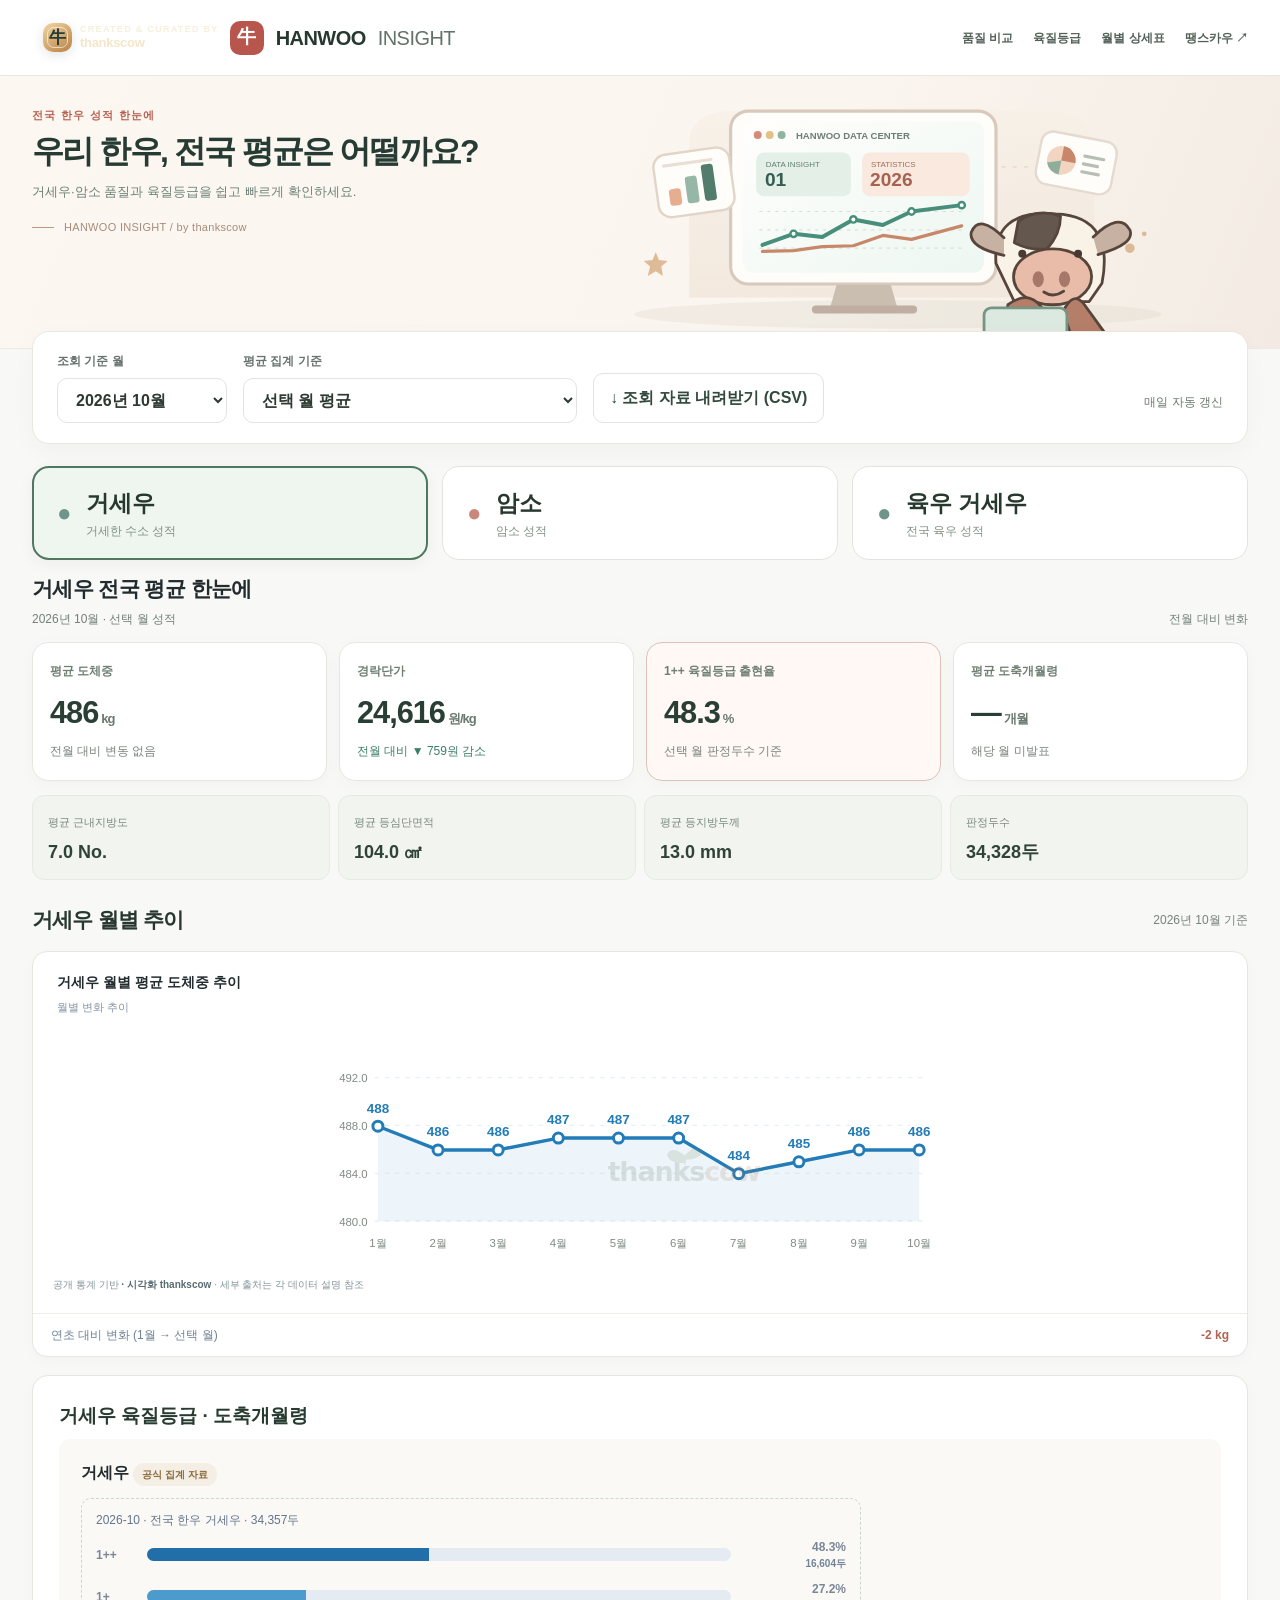
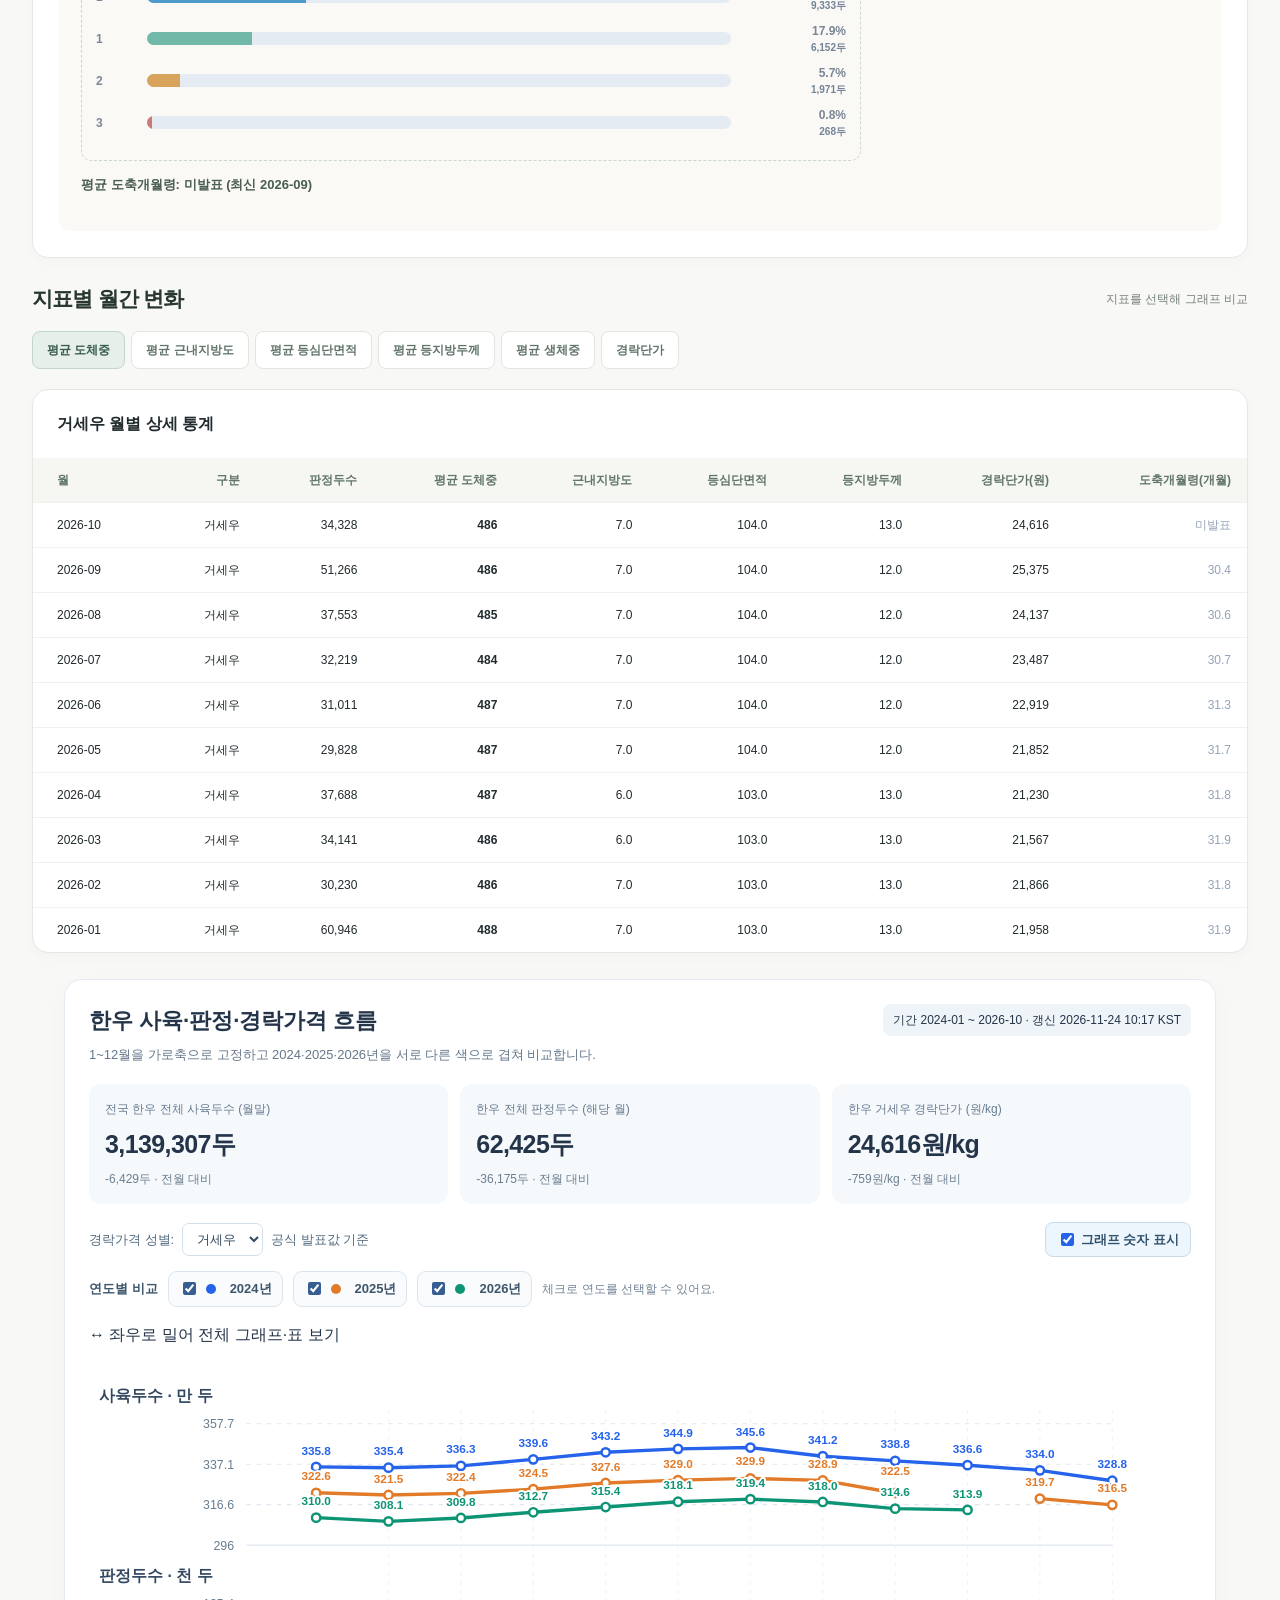
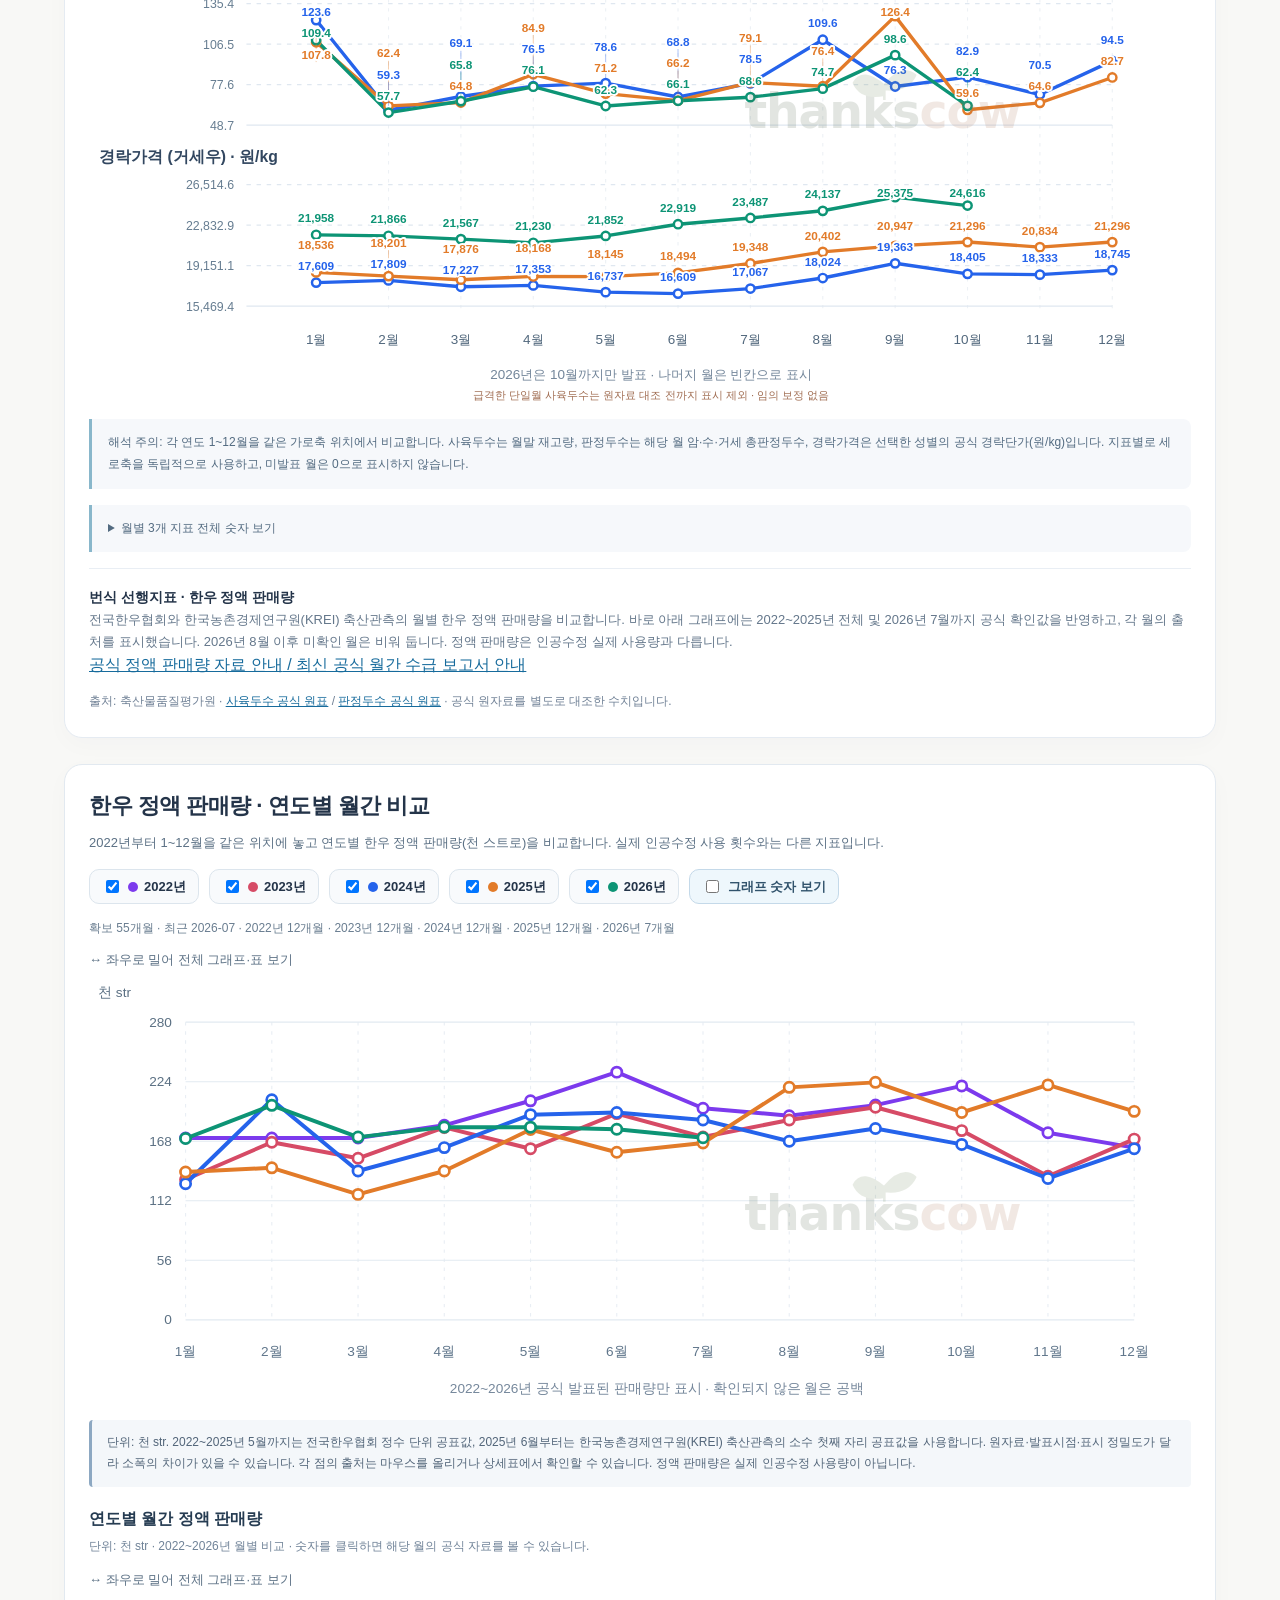
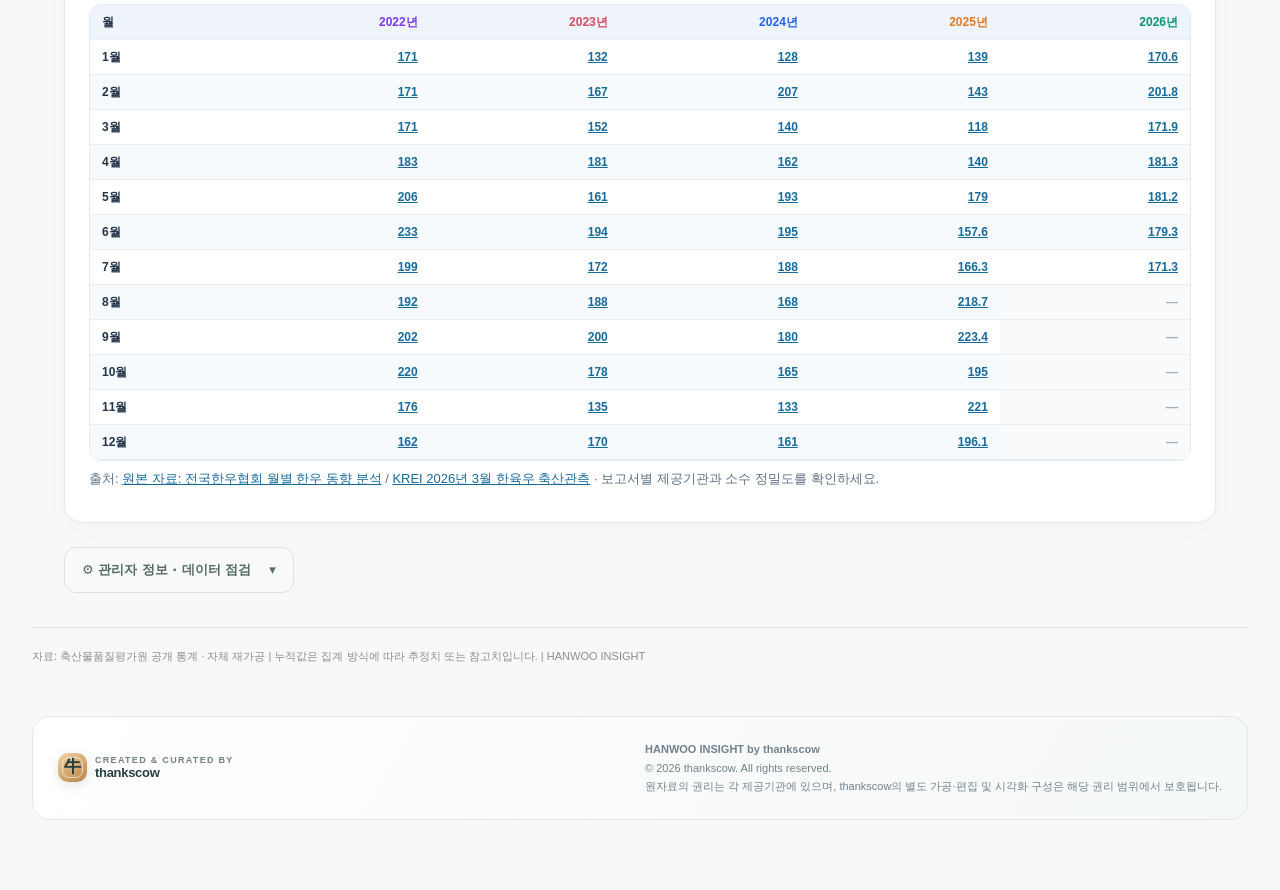
==== commit 6c20ec12: "Promote official beef steer grade 1+ incidence to main PC KPI, timeline and monthly table" ====
--- a/index.html
+++ b/index.html
@@ -111,21 +111,21 @@
 <div class="sex-picker" role="tablist" aria-label="조회할 한우 구분">
 <button type="button" role="tab" class="sex-choice is-on" id="chooseMale" aria-selected="true"><span class="sex-icon">●</span><span><strong>거세우</strong><small>거세한 수소 성적</small></span></button>
 <button type="button" role="tab" class="sex-choice" id="chooseFemale" aria-selected="false"><span class="sex-icon">●</span><span><strong>암소</strong><small>암소 성적</small></span></button>
-<button type="button" role="tab" class="sex-choice" id="chooseBeef" aria-selected="false"><span class="sex-icon">●</span><span><strong>육우 거세우</strong><small>전국 육우 성적</small></span></button></div><section class="national-beef" id="nationalBeef" aria-label="육우 거세우 전국 성적" hidden>
+<button type="button" role="tab" class="sex-choice" id="chooseBeef" aria-selected="false"><span class="sex-icon">●</span><span><strong>육우 거세우</strong><small>전국 육우 성적</small></span></button></div><style>.national-beef .beef-grade-priority{background:#fff5ed;border:1px solid #e6c6af}.national-beef #beefNGrade1{color:#ad6148}.national-beef #beefGradeNote{font-size:11px;color:#896e60;margin-top:7px;line-height:1.5}.beef-grade-trend{background:#fffaf5}</style><section class="national-beef" id="nationalBeef" aria-label="육우 거세우 전국 성적" hidden>
  <div class="farmer-head"><div><h2>육우 거세우 · 전국 평균</h2><p id="beefPeriod">선택한 기간 공식 집계</p></div><span class="sub">전체 체중 구간 · 전국 기준</span></div>
  <div class="farmer-primary">
  <div class="farmer-tile"><div class="farmer-label">등급판정두수</div><div class="farmer-value" id="beefNCount">—</div></div>
  <div class="farmer-tile"><div class="farmer-label">평균 도체중</div><div class="farmer-value" id="beefNWeight">—</div></div>
  <div class="farmer-tile highlight"><div class="farmer-label">경락단가</div><div class="farmer-value" id="beefNPrice">—</div></div>
- <div class="farmer-tile"><div class="farmer-label">평균 도축개월령</div><div class="farmer-value" id="beefNAge" data-age-cumulative-version="v2-20261030">—</div></div>
+ <div class="farmer-tile highlight beef-grade-priority"><div class="farmer-label">육우 1등급 이상 출현율</div><div class="farmer-value" id="beefNGrade1">—</div><div id="beefGradeNote" class="farmer-delta">공식 육질등급 자료 확인 중</div></div>
  </div>
  <div class="farmer-secondary">
- <div class="farmer-mini"><small>근내지방도</small><strong id="beefNMarbling">—</strong></div>
+ <div class="farmer-mini"><small>평균 도축개월령</small><strong id="beefNAge" data-age-cumulative-version="v2-20261030">—</strong></div>
  <div class="farmer-mini"><small>등심단면적</small><strong id="beefNArea">—</strong></div>
  <div class="farmer-mini"><small>등지방두께</small><strong id="beefNFat">—</strong></div>
  <div class="farmer-mini"><small>평균 생체중</small><strong id="beefNLive">—</strong></div>
  </div>
- <div class="tablecard" style="margin-top:18px"><h3>육우 거세우 월별 성적</h3><div class="tablewrap"><table class="tbl"><thead><tr><th>월</th><th>판정두수</th><th>도체중(kg)</th><th>근내지방도</th><th>등심단면적(㎠)</th><th>등지방두께(mm)</th><th>경락단가(원)</th><th>도축개월령</th></tr></thead><tbody id="beefNationalRows"><tr><td colspan="8">자료 불러오는 중</td></tr></tbody></table></div></div>
+ <div class="tablecard beef-grade-trend" style="margin-top:18px"><h3>육우 거세우 · 1등급 이상 출현율 추이</h3><div id="beefGradeTrend" style="color:#76887d;font-size:12px;padding:13px 0">공식 등급별 자료 확인 중</div><p class="sex-note">1++, 1+, 1등급 두수의 합계 ÷ 육우 거세우 전체 등급판정두수. 근내지방도 평균으로 추정하지 않습니다.</p></div><div class="tablecard" style="margin-top:18px"><h3>육우 거세우 월별 성적</h3><div class="tablewrap"><table class="tbl"><thead><tr><th>월</th><th>판정두수</th><th>도체중(kg)</th><th>1등급 이상 출현율</th><th>근내지방도</th><th>등심단면적(㎠)</th><th>등지방두께(mm)</th><th>경락단가(원)</th><th>도축개월령</th></tr></thead><tbody id="beefNationalRows"><tr><td colspan="9">자료 불러오는 중</td></tr></tbody></table></div></div>
  <p class="sex-note">공식 통계표 기준 전국 평균입니다. 미발표 월은 임의 수치로 채우지 않습니다. 누적 평균은 판정두수 가중 추정치입니다.</p>
  </section><section class="farmer-overview" aria-label="선택한 성별 핵심 성적">
   <div class="farmer-head"><div><h2 id="farmerTitle">거세우 전국 평균 한눈에</h2><p id="farmerSubtitle">2026년 선택한 기간의 주요 통계</p></div><span class="sub" id="farmerPeriodHint">전월 대비 변화는 선택 월 기준</span></div>
@@ -358,13 +358,25 @@
 })();
 </script><script>
 (function(){
- let data=[];const $=id=>document.getElementById(id);const num=(x,d=0)=>Number(x).toLocaleString('ko-KR',{maximumFractionDigits:d,minimumFractionDigits:d});
+ let data=[],gradeRows=[];const $=id=>document.getElementById(id);const num=(x,d=0)=>Number(x).toLocaleString('ko-KR',{maximumFractionDigits:d,minimumFractionDigits:d});
  const beef=$('chooseBeef'),male=$('chooseMale'),female=$('chooseFemale');
  function paint(){if(document.body.dataset.sex!=='beef')return;
   let month=$('month').value,mode=$('mode').value;
   let available=data.filter(x=>x.month<=month),selected=available.find(x=>x.month===month),r=mode==='month'?selected:null;
   if(mode!=='month'&&available.length){let total=available.reduce((s,x)=>s+x.count,0);r={count:total};for(let k of ['weight','marbling','area','fat','live','price'])r[k]=available.reduce((s,x)=>s+x.count*x[k],0)/total}
+  const year=month.slice(0,4);
+  const expected=Array.from({length:Number(month.slice(5))},(_,i)=>year+'-'+String(i+1).padStart(2,'0'));
+  const gradeSet=mode==='month'?[month]:expected;
+  const gradeRecords=gradeSet.map(m=>gradeRows.find(x=>x.month===m&&x.breed==='육우'&&x.sex==='거세우'));
+  const gradeReady=gradeRecords.every(x=>x&&Number.isFinite(x.count)&&x.count>0&&
+    ['1++','1+','1'].every(g=>Number.isFinite(x.grades?.[g]?.count)));
+  const gradeTotal=gradeReady?gradeRecords.reduce((sum,r)=>sum+r.count,0):0;
+  const highGrade=gradeReady?gradeRecords.reduce((sum,r)=>sum+['1++','1+','1'].reduce((t,k)=>t+r.grades[k].count,0),0):0;
+  const gradePercent=gradeReady&&gradeTotal>0?100*highGrade/gradeTotal:null;
   const show=(id,value)=>$(id).textContent=value;
+  show('beefNGrade1',gradePercent===null?'—':num(gradePercent,1)+'%');
+  show('beefGradeNote',gradePercent===null?'공식 월별 등급자료 확인 중':num(highGrade)+' / '+num(gradeTotal)+'두 · '+(mode==='month'?'월별 공식 등급 통계':'1월~선택월 등급별 두수 합계'));
+
   show('beefPeriod',month.replace('-','년 ')+'월 · '+(mode==='month'?'선택 월':'1월부터 누적'));
   show('beefNCount',r?num(r.count)+'두':'미발표');show('beefNWeight',r?num(r.weight,mode==='month'?0:1)+' kg':'—');show('beefNPrice',r?num(r.price)+'원/kg':'—');
   // Live monthly age rows are preserved in beef_national_data.json by age_sync.py.
@@ -403,13 +415,33 @@
   }
   ageNote.textContent=ageDetail;
 
-  show('beefNMarbling',r?num(r.marbling,1):'—');show('beefNArea',r?num(r.area,1)+' ㎠':'—');show('beefNFat',r?num(r.fat,1)+' mm':'—');show('beefNLive',r?num(r.live)+' kg':'—');
-  $('beefNationalRows').innerHTML=available.length?available.slice().reverse().map(x=>`<tr><td>${x.month}</td><td>${num(x.count)}</td><td>${num(x.weight)}</td><td>${num(x.marbling,1)}</td><td>${num(x.area,1)}</td><td>${num(x.fat,1)}</td><td>${num(x.price)}</td><td>${x.age_months!=null?num(x.age_months,1):'미발표'}</td></tr>`).join(''):'<tr><td colspan="8">해당 월 공식 자료 없음</td></tr>';
+  show('beefNArea',r?num(r.area,1)+' ㎠':'—');show('beefNFat',r?num(r.fat,1)+' mm':'—');show('beefNLive',r?num(r.live)+' kg':'—');
+  const trendRows=gradeRows.filter(x=>x.month.startsWith(year)&&x.month<=month&&Number.isFinite(x.grade1plus_rate)).sort((a,b)=>a.month.localeCompare(b.month));
+  const trend=$('beefGradeTrend');
+  if(trend){
+   if(!trendRows.length)trend.textContent='검증된 육우 거세우 등급별 월간 자료가 아직 없습니다.';
+   else{
+    const W=760,H=214,left=55,right=730,top=30,bottom=172;
+    const lo=Math.max(0,Math.min(...trendRows.map(x=>x.grade1plus_rate))-3);
+    const hi=Math.min(100,Math.max(...trendRows.map(x=>x.grade1plus_rate))+3);
+    const X=m=>left+(Number(m.slice(5))-1)*(right-left)/11;
+    const Y=v=>bottom-(v-lo)/(hi-lo||1)*(bottom-top);
+    const p=trendRows.map((v,i)=>(i?'L':'M')+X(v.month).toFixed(1)+' '+Y(v.grade1plus_rate).toFixed(1)).join(' ');
+    const dots=trendRows.map(v=>'<circle cx="'+X(v.month)+'" cy="'+Y(v.grade1plus_rate)+'" r="4.5" fill="#fff" stroke="#b86c50" stroke-width="3"><title>'+v.month+' · '+num(v.grade1plus_rate,1)+'%</title></circle>').join('');
+    const labels=trendRows.map(v=>'<text x="'+X(v.month)+'" y="'+(Y(v.grade1plus_rate)-12)+'" text-anchor="middle" font-size="11" fill="#9e5e46">'+num(v.grade1plus_rate,1)+'%</text>').join('');
+    const months=Array.from({length:12},(_,i)=>'<text x="'+X(year+'-'+String(i+1).padStart(2,'0'))+'" y="197" text-anchor="middle" font-size="10" fill="#71827b">'+(i+1)+'월</text>').join('');
+    trend.innerHTML='<svg viewBox="0 0 '+W+' '+H+'" role="img" aria-label="육우 거세우 월별 1등급 이상 출현율" style="display:block;width:100%;max-width:900px;height:auto;margin:auto"><path d="'+p+'" stroke="#b86c50" stroke-width="3" fill="none"/>'+dots+labels+months+'</svg>';
+   }
+  }
+  $('beefNationalRows').innerHTML=available.length?available.slice().reverse().map(x=>`<tr><td>${x.month}</td><td>${num(x.count)}</td><td>${num(x.weight)}</td><td>${(()=>{const g=gradeRows.find(z=>z.month===x.month&&z.breed==='육우'&&z.sex==='거세우');return g&&Number.isFinite(g.grade1plus_rate)?num(g.grade1plus_rate,1)+'%':'—'})()}</td><td>${num(x.marbling,1)}</td><td>${num(x.area,1)}</td><td>${num(x.fat,1)}</td><td>${num(x.price)}</td><td>${x.age_months!=null?num(x.age_months,1):'미발표'}</td></tr>`).join(''):'<tr><td colspan="9">해당 월 공식 자료 없음</td></tr>';
  }
  beef.addEventListener('click',()=>{window.hanwooSelectedSex='육우 거세우';document.body.dataset.sex='beef';beef.classList.add('is-on');beef.setAttribute('aria-selected','true');for(let b of [male,female]){b.classList.remove('is-on');b.setAttribute('aria-selected','false')}paint()});
  for(let b of [male,female])b.addEventListener('click',()=>{beef.classList.remove('is-on');beef.setAttribute('aria-selected','false')});
  for(let id of ['month','mode'])$(id).addEventListener('change',paint);
  fetch('beef_national_data.json',{cache:'no-store'}).then(r=>{if(!r.ok)throw Error(r.status);return r.json()}).then(v=>{data=v.records||[];paint()}).catch(e=>console.warn('육우 전국 자료 미수신',e));
+ fetch('beef_grade_data.json',{cache:'no-store'}).then(r=>{if(!r.ok)throw Error(r.status);return r.json()}).then(v=>{
+  gradeRows=(v.records||[]).filter(r=>r.breed==='육우'&&r.sex==='거세우');paint();
+ }).catch(e=>{console.warn('육우 등급별 공식값 미확보:',String(e).slice(0,140));paint()});
 })();
 
 </script>
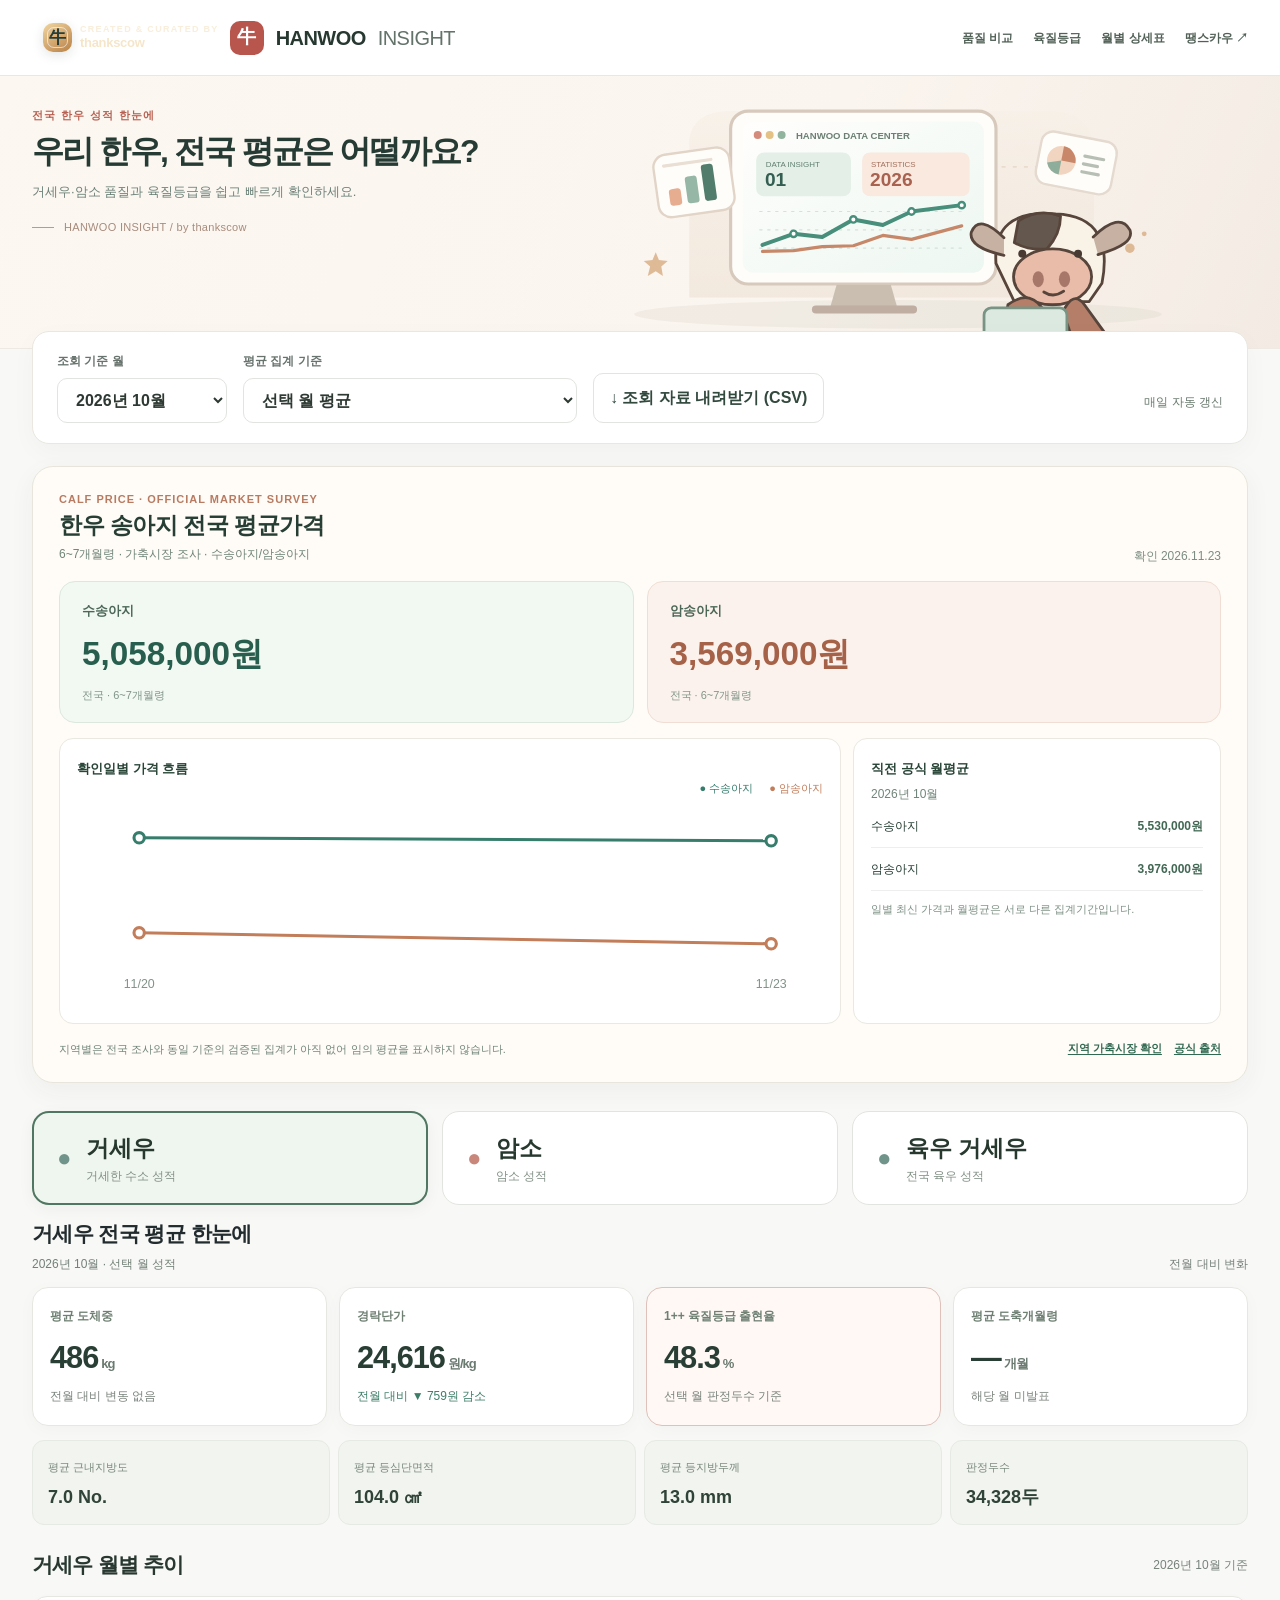
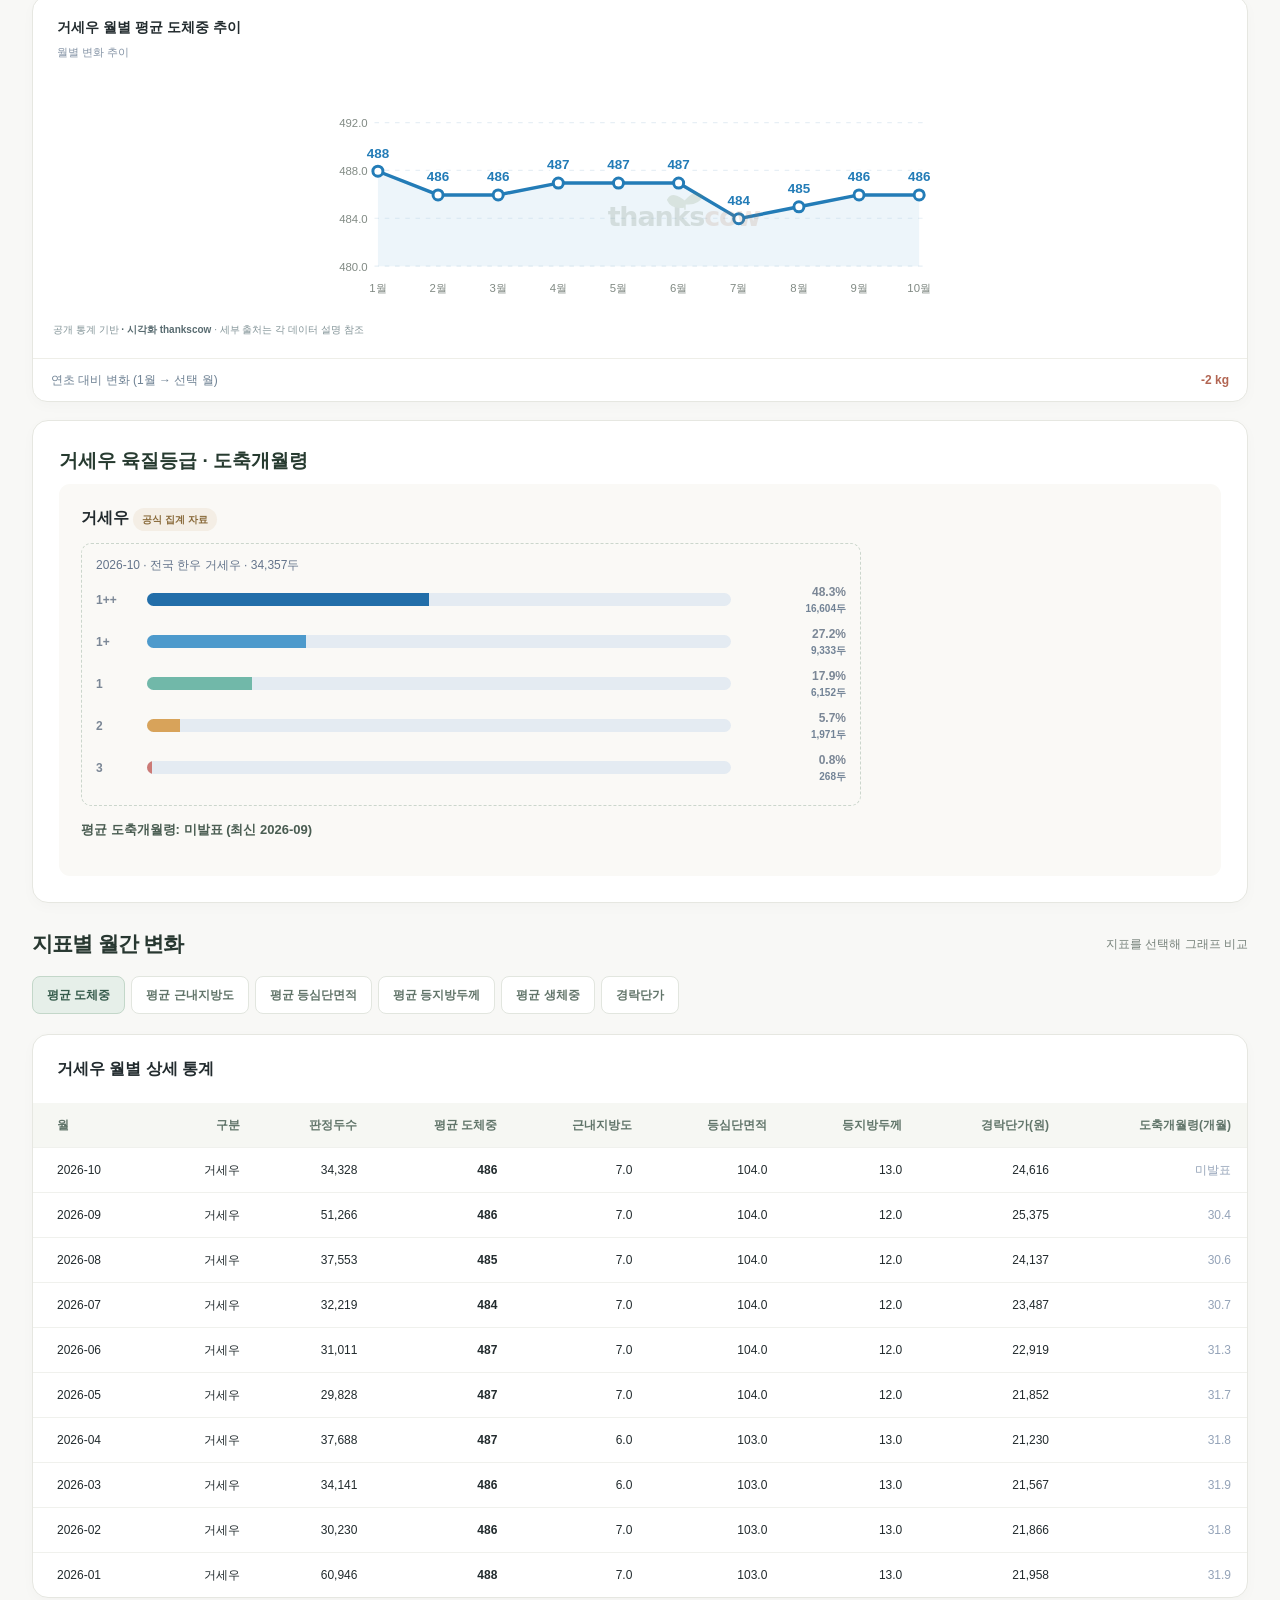
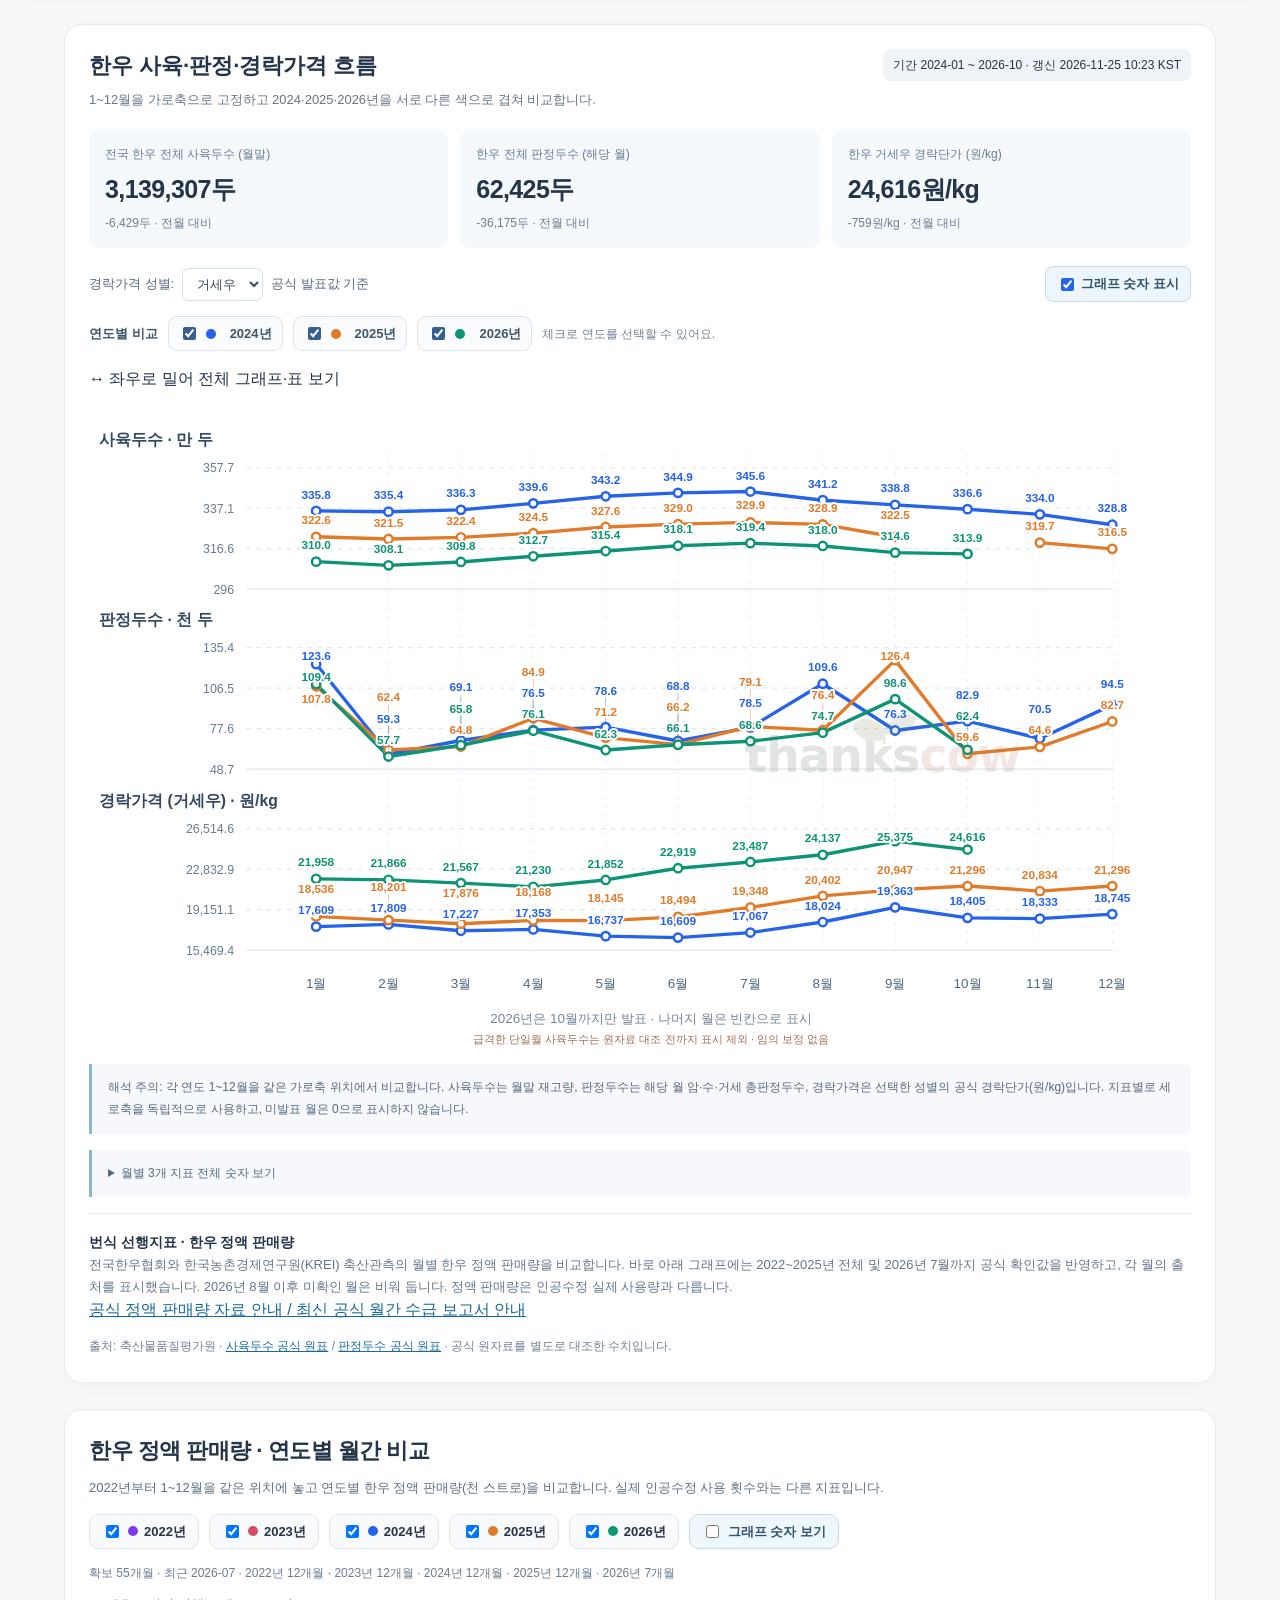
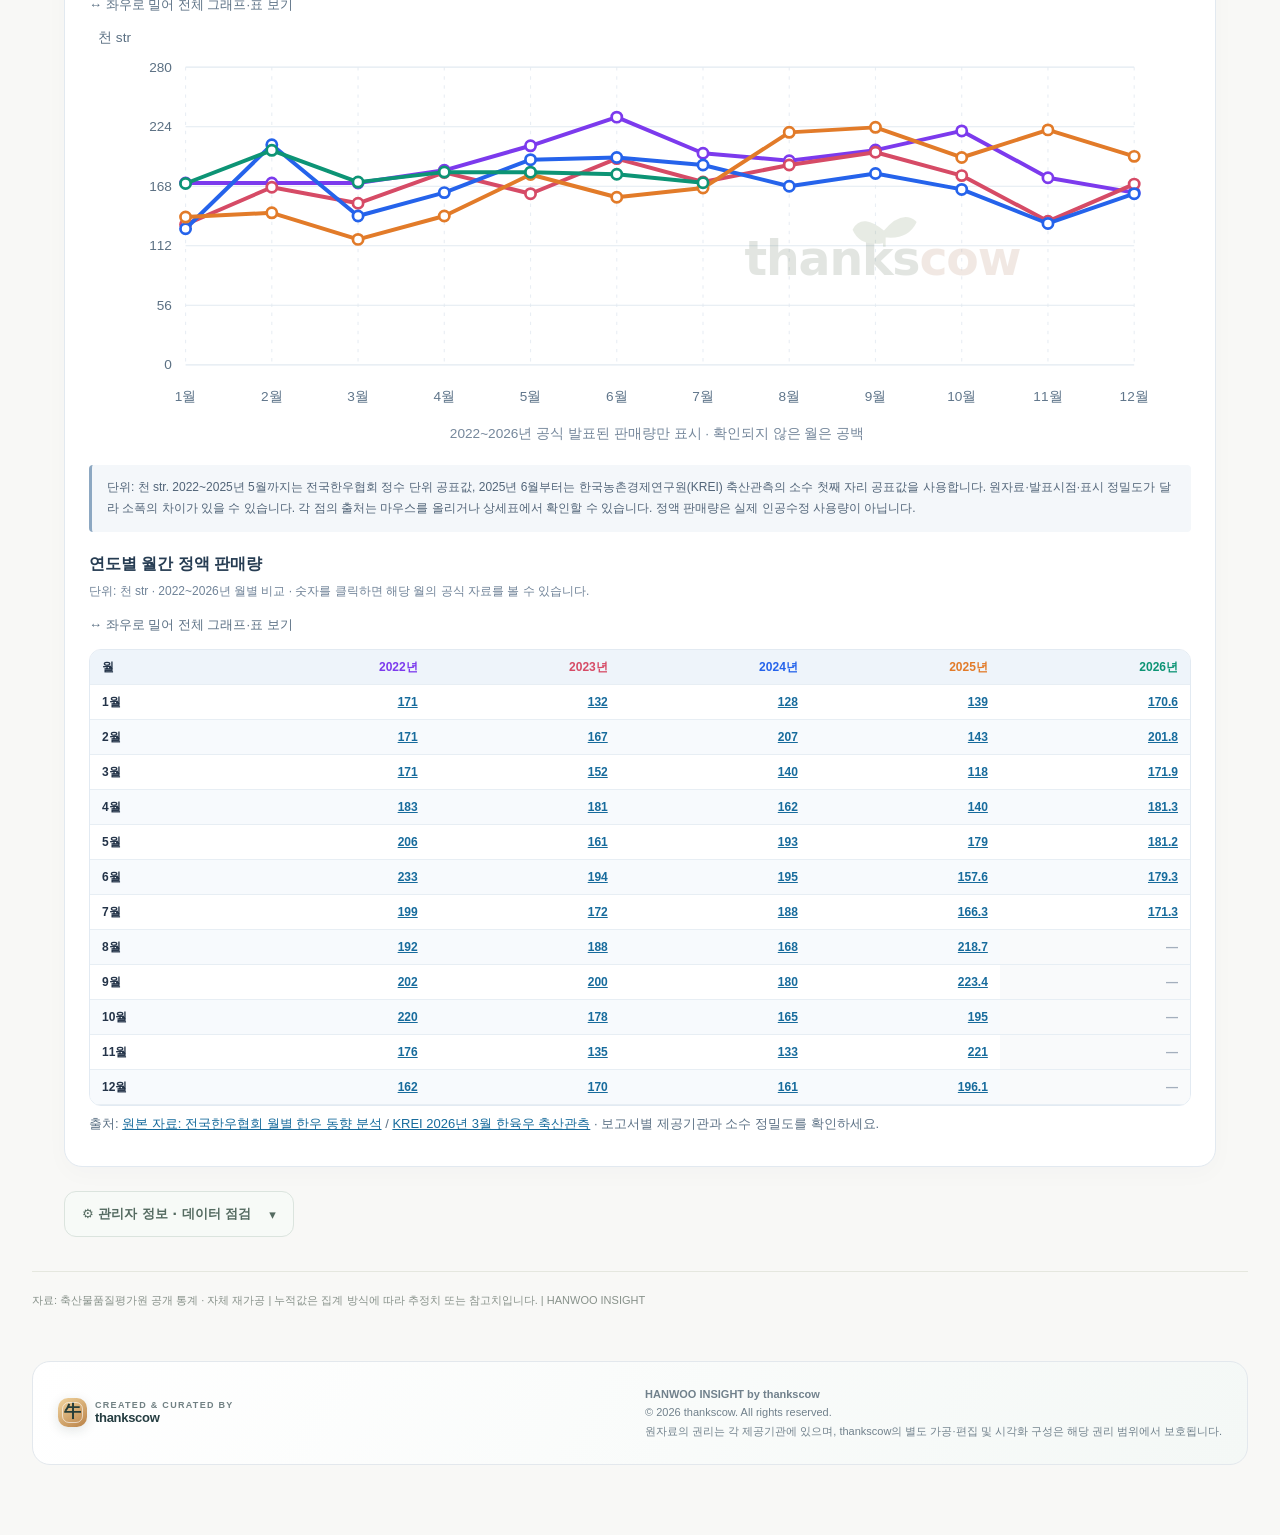
==== commit 79e92a8a: "Expose official national Hanwoo calf prices near top of PC and regenerated dashboard" ====
--- a/index.html
+++ b/index.html
@@ -102,7 +102,7 @@
 <meta name="apple-mobile-web-app-status-bar-style" content="default"/>
 <meta name="application-name" content="HANWOO INSIGHT"/>
 <meta name="mobile-web-app-capable" content="yes"/>
-<link rel="stylesheet" href="./thankscow-brand.css?v=8"/></head><body>
+<link rel="stylesheet" href="./thankscow-brand.css?v=8"/><link rel="stylesheet" href="./calf-prices.css?v=1"/></head><body>
 <header><div class="top"><div class="brand"><div class="logo">牛</div>HANWOO <span style="font-weight:400;color:#afbdd0">INSIGHT</span></div><nav aria-label="바로가기" class="mini-nav"><a href="#quality">품질 비교</a><a href="#grades">육질등급</a><a href="#details">월별 상세표</a><a href="https://www.youtube.com/@thankscow" rel="noopener" target="_blank">땡스카우 ↗</a></nav><div class="topsmall">공식 공개자료 기반</div></div></header>
 <div class="hero"><div class="shell hero-row"><div><div class="eyebrow">전국 한우 성적 한눈에</div><h1>우리 한우, 전국 평균은 어떨까요?</h1><p>거세우·암소 품질과 육질등급을 쉽고 빠르게 확인하세요.</p></div><div class="hero-foot"><span class="tag">✓ 전국 통계</span><span class="tag">✓ 축산물품질평가원 자료</span><span class="tag">월별·누적 비교</span></div></div></div>
 <main class="shell"><div class="filterbox"><div class="field"><label for="month">조회 기준 월</label><select id="month"></select></div><div class="field"><label for="mode">평균 집계 기준</label><select id="mode"><option value="month">선택 월 평균</option><option value="ytd">1월부터 선택 월까지 누적 평균(추정)</option></select></div><button class="smallbtn" id="csv">↓ 조회 자료 내려받기 (CSV)</button><div class="status">매일 자동 갱신</div></div>
@@ -147,7 +147,7 @@
 <div class="sectionhead"><h2>지표별 월간 변화</h2><span class="sub">지표를 선택해 그래프 비교</span></div><div class="metric-controls" id="metricControls"></div>
 <div class="below" id="details"><section class="tablecard"><h3><span id="tableSexTitle">거세우</span> 월별 상세 통계</h3><div class="tablewrap"><table class="tbl"><thead><tr><th>월</th><th>구분</th><th>판정두수</th><th id="tableMetric">평균 도체중</th><th>근내지방도</th><th>등심단면적</th><th>등지방두께</th><th>경락단가(원)</th><th>도축개월령(개월)</th></tr></thead><tbody id="tableBody"></tbody></table></div></section></div>
 <div class="footer">자료: 축산물품질평가원 공개 통계 · 자체 재가공 | 누적값은 집계 방식에 따라 추정치 또는 참고치입니다. | HANWOO INSIGHT</div></main>
-<script>const UPDATE_META={"last_success_kst": "2026-11-24 10:15 KST", "official_published_at": null, "validation": "success", "source_table_id": "DT_323903_E1080008"};
+<script>const UPDATE_META={"last_success_kst": "2026-11-25 10:22 KST", "official_published_at": null, "validation": "success", "source_table_id": "DT_323903_E1080008"};
 const DATA=[{"month":"2026-01","sex":"거세우","count":60946,"weight":488.0,"marbling":7.0,"rea":103.0,"fat":13.0,"live":814.0,"price":21958},{"month":"2026-01","sex":"암소","count":48105,"weight":389.0,"marbling":5.0,"rea":92.0,"fat":14.0,"live":665.0,"price":19095},{"month":"2026-02","sex":"거세우","count":30230,"weight":486.0,"marbling":7.0,"rea":103.0,"fat":13.0,"live":802.0,"price":21866},{"month":"2026-02","sex":"암소","count":27058,"weight":385.0,"marbling":5.0,"rea":91.0,"fat":13.0,"live":665.0,"price":18848},{"month":"2026-03","sex":"거세우","count":34141,"weight":486.0,"marbling":6.0,"rea":103.0,"fat":13.0,"live":829.0,"price":21567},{"month":"2026-03","sex":"암소","count":31110,"weight":388.0,"marbling":5.0,"rea":92.0,"fat":13.0,"live":675.0,"price":18827},{"month":"2026-04","sex":"거세우","count":37688,"weight":487.0,"marbling":6.0,"rea":103.0,"fat":13.0,"live":809.0,"price":21230},{"month":"2026-04","sex":"암소","count":38136,"weight":389.0,"marbling":5.0,"rea":92.0,"fat":13.0,"live":669.0,"price":18073},{"month":"2026-05","sex":"거세우","count":29828,"weight":487.0,"marbling":7.0,"rea":104.0,"fat":12.0,"live":796.0,"price":21852},{"month":"2026-05","sex":"암소","count":32241,"weight":388.0,"marbling":5.0,"rea":92.0,"fat":13.0,"live":675.0,"price":18384},{"month":"2026-06","sex":"거세우","count":31011,"weight":487.0,"marbling":7.0,"rea":104.0,"fat":12.0,"live":815.0,"price":22919},{"month":"2026-06","sex":"암소","count":34781,"weight":386.0,"marbling":5.0,"rea":92.0,"fat":13.0,"live":663.0,"price":19183},{"month":"2026-07","sex":"거세우","count":32219,"live":833.0,"weight":484.0,"fat":12.0,"rea":104.0,"marbling":7.0,"price":23487.0},{"month":"2026-07","sex":"암소","count":36154,"live":679.0,"weight":382.0,"fat":13.0,"rea":91.0,"marbling":5.0,"price":19720.0},{"month":"2026-08","sex":"거세우","count":37553,"live":811.0,"weight":485.0,"fat":12.0,"rea":104.0,"marbling":7.0,"price":24137.0},{"month":"2026-08","sex":"암소","count":36914,"live":656.0,"weight":379.0,"fat":13.0,"rea":90.0,"marbling":5.0,"price":20392.0},{"month":"2026-09","sex":"거세우","count":51266,"live":809.0,"weight":486.0,"fat":12.0,"rea":104.0,"marbling":7.0,"price":25375.0},{"month":"2026-09","sex":"암소","count":46869,"live":655.0,"weight":381.0,"fat":13.0,"rea":91.0,"marbling":5.0,"price":21892.0},{"month":"2026-10","sex":"거세우","count":34328,"live":813.0,"weight":486.0,"fat":13.0,"rea":104.0,"marbling":7.0,"price":24616.0},{"month":"2026-10","sex":"암소","count":27570,"live":656.0,"weight":378.0,"fat":13.0,"rea":90.0,"marbling":5.0,"price":21722.0}];
 const METRICS={weight:['평균 도체중','kg',0],marbling:['평균 근내지방도','No.',1],rea:['평균 등심단면적','㎠',1],fat:['평균 등지방두께','mm',1],live:['평균 생체중','kg',0],price:['경락단가','원',0]};
 const allMonths=[...new Set(DATA.map(r=>r.month))].sort();let metric='weight';const $=id=>document.getElementById(id);const nf=new Intl.NumberFormat('ko-KR');const fmt=(v,d=0)=>Number(v).toLocaleString('ko-KR',{minimumFractionDigits:d,maximumFractionDigits:d});
@@ -451,5 +451,6 @@
 <script src="mobile-app.js" defer></script>
 <script src="data-health-widget.js" defer></script>
 <script src="./thankscow-brand.js?v=8" defer></script>
+<script src="./calf-prices.js?v=1" defer></script>
 </body>
 </html>
--- a/calf-prices.css
+++ b/calf-prices.css
@@ -0,0 +1,30 @@
+#calfPrices{margin:22px 0 28px;padding:24px 26px;border:1px solid #e8e6dc;border-radius:21px;background:#fffbf6;color:#263e34;box-shadow:0 8px 26px #3653450d}
+#calfPrices .tc-calf-head{display:flex;justify-content:space-between;align-items:end;gap:14px;margin-bottom:16px}
+#calfPrices h2{font-size:23px;line-height:1.35;letter-spacing:-.5px;margin:3px 0 4px}
+#calfPrices p{color:#70857a;font-size:12px;line-height:1.65;margin:0}
+#calfPrices .tc-calf-eyebrow{color:#b87b61;font-size:11px;letter-spacing:1px;font-weight:800}
+#calfPrices .tc-calf-date{white-space:nowrap;font-size:12px;color:#7b8d82}
+#calfPrices .tc-calf-cards{display:grid;grid-template-columns:repeat(2,minmax(0,1fr));gap:13px}
+#calfPrices .tc-calf-cards article{padding:19px 22px;border:1px solid #dce8de;border-radius:16px;background:#f2f8f2;display:flex;flex-direction:column;gap:8px}
+#calfPrices .tc-calf-cards article.female{background:#fcf2ed;border-color:#f0ded4}
+#calfPrices .tc-calf-cards span{font-weight:750;color:#4b6757;font-size:13px}
+#calfPrices .tc-calf-cards strong{font-size:clamp(21px,2.6vw,34px);font-weight:850;color:#275e4d;white-space:nowrap}
+#calfPrices .tc-calf-cards .female strong{color:#a66248}
+#calfPrices .tc-calf-cards small{color:#819589;font-size:11px}
+#calfPrices .tc-calf-lower{display:grid;grid-template-columns:minmax(0,1.7fr) minmax(210px,.8fr);gap:12px;margin-top:15px}
+#calfPrices .tc-calf-plot,#calfPrices aside{padding:17px;border:1px solid #eae8e0;border-radius:14px;background:white}
+#calfPrices .tc-calf-plot strong,#calfPrices aside>strong{font-size:13px;color:#294538}
+#calfPrices .tc-calf-plot svg{width:100%;height:auto}
+#calfPrices .tc-calf-legend{display:flex;gap:16px;justify-content:flex-end;color:#657b6d;font-size:11px}
+#calfPrices .tc-calf-legend span:first-child{color:#367d6c}
+#calfPrices .tc-calf-legend span:last-child{color:#c27d5a}
+#calfPrices aside p{margin-top:5px}
+#calfPrices aside div{display:flex;justify-content:space-between;gap:8px;border-bottom:1px solid #eee;padding:12px 0;font-size:12px}
+#calfPrices aside b{color:#426854}
+#calfPrices aside small{display:block;margin-top:10px;color:#7d9084;font-size:11px;line-height:1.5}
+#calfPrices .tc-calf-foot{display:flex;align-items:center;justify-content:space-between;gap:14px;margin-top:16px}
+#calfPrices .tc-calf-foot p{max-width:64%;font-size:11px}
+#calfPrices .tc-calf-foot div{display:flex;gap:12px;flex-wrap:wrap}
+#calfPrices a{font-size:11px;font-weight:800;text-decoration:underline;text-underline-offset:2px;color:#326953}
+@media(max-width:900px){#calfPrices .tc-calf-lower{grid-template-columns:1fr}#calfPrices .tc-calf-foot{display:block}#calfPrices .tc-calf-foot p{max-width:none;margin-bottom:10px}}
+@media(max-width:600px){#calfPrices{padding:15px}#calfPrices .tc-calf-cards{grid-template-columns:1fr}#calfPrices .tc-calf-head{display:block}}
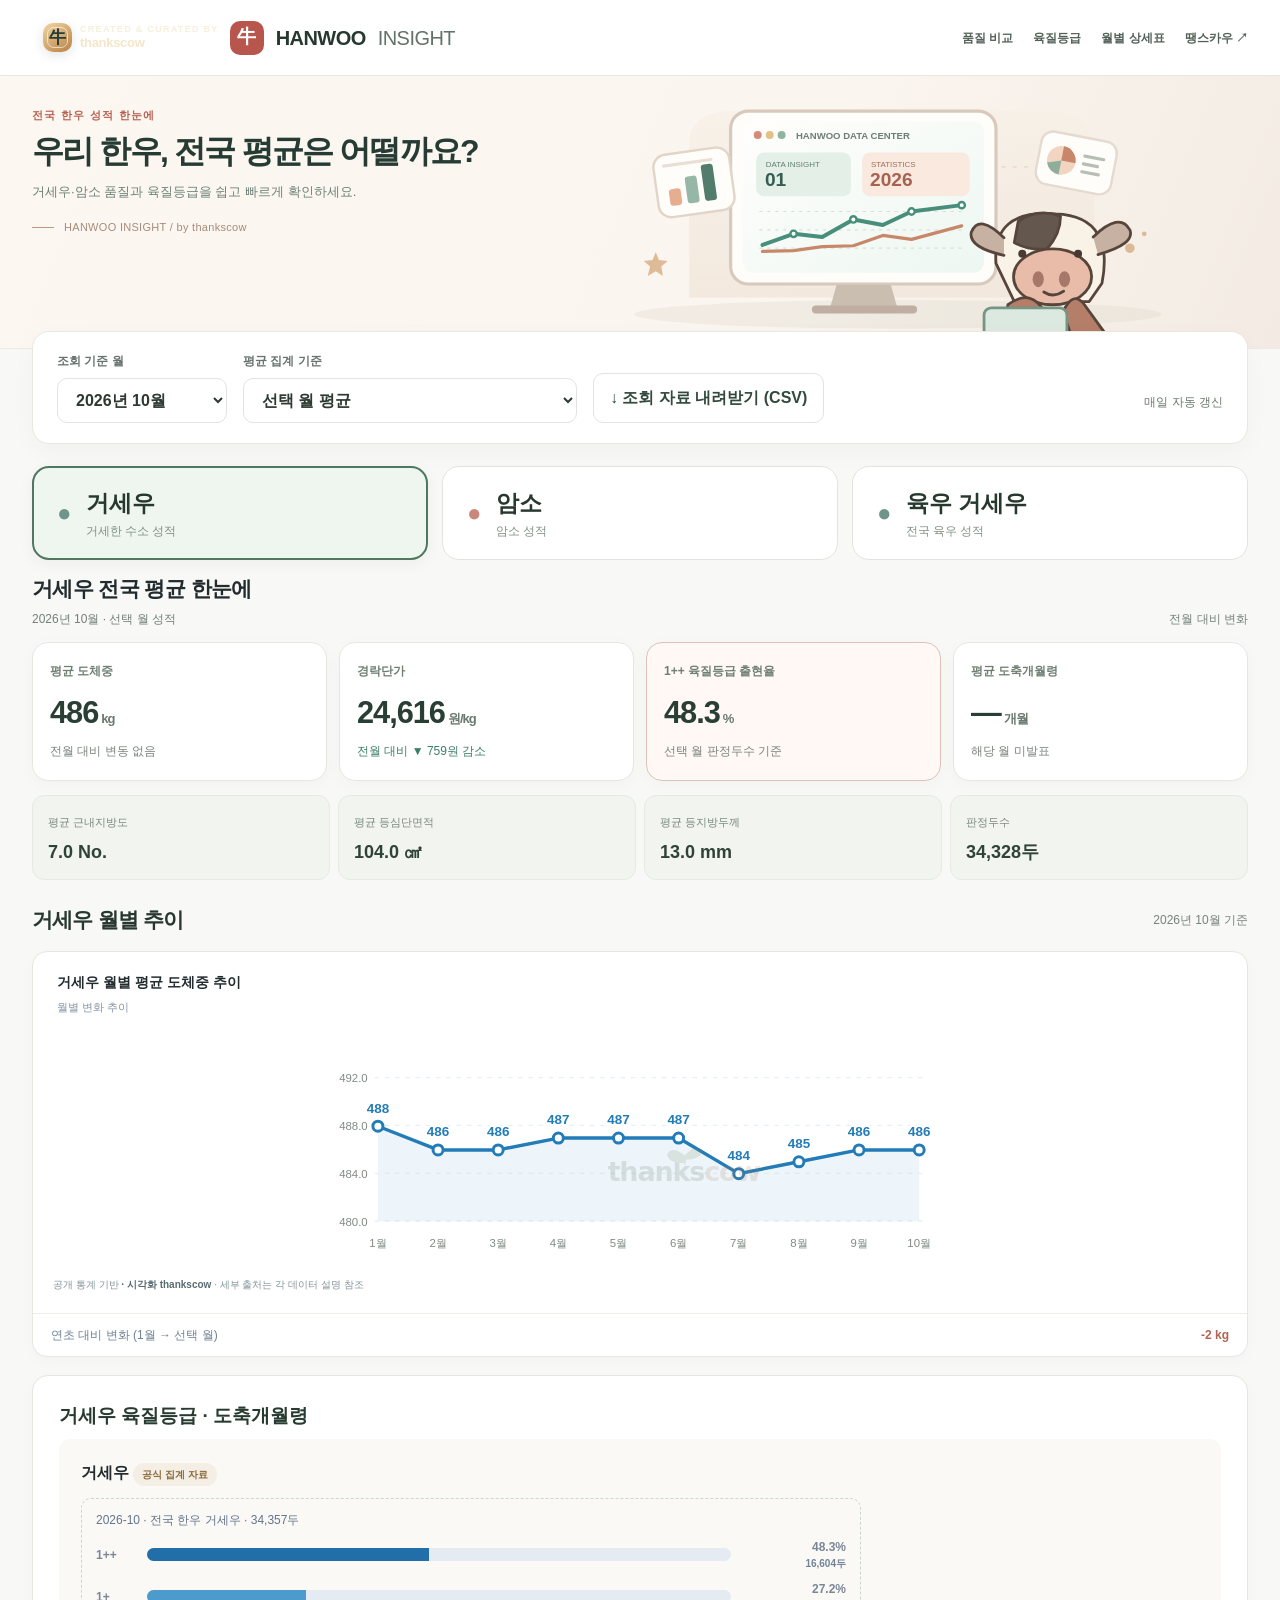
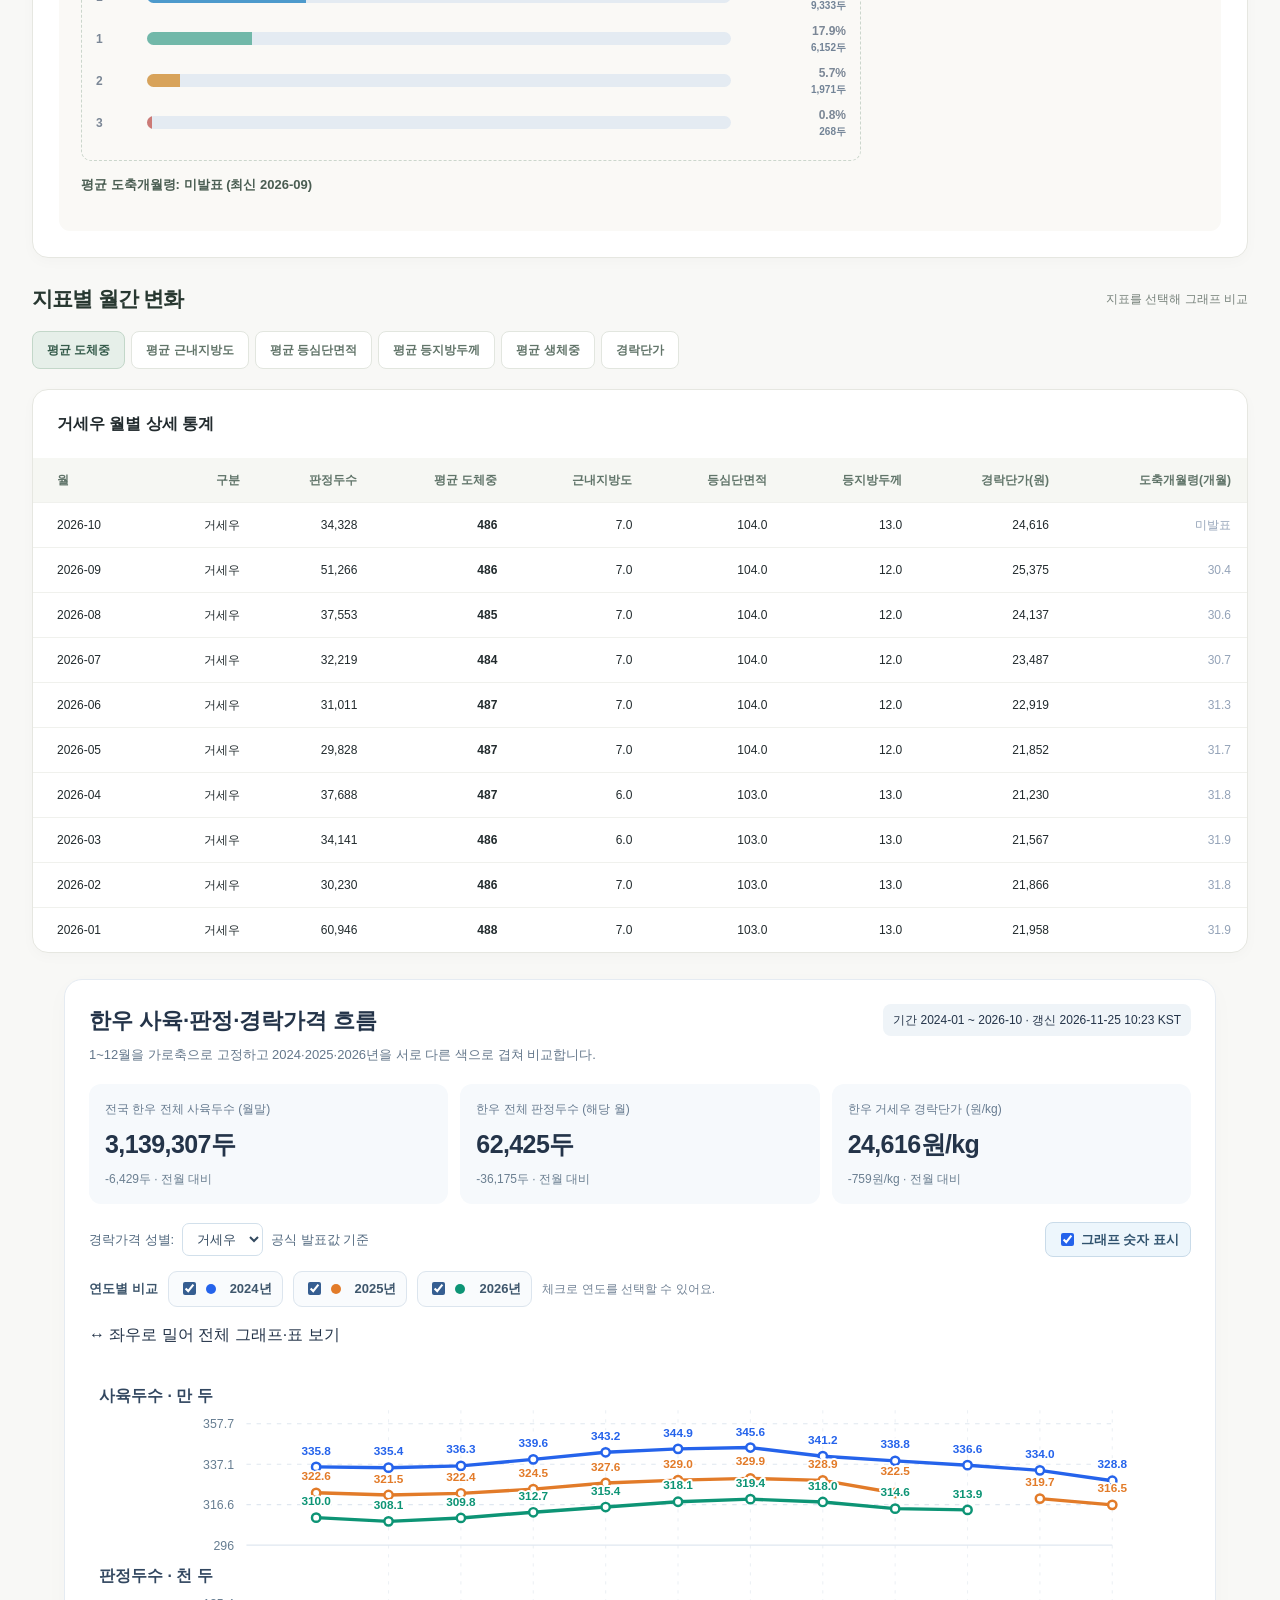
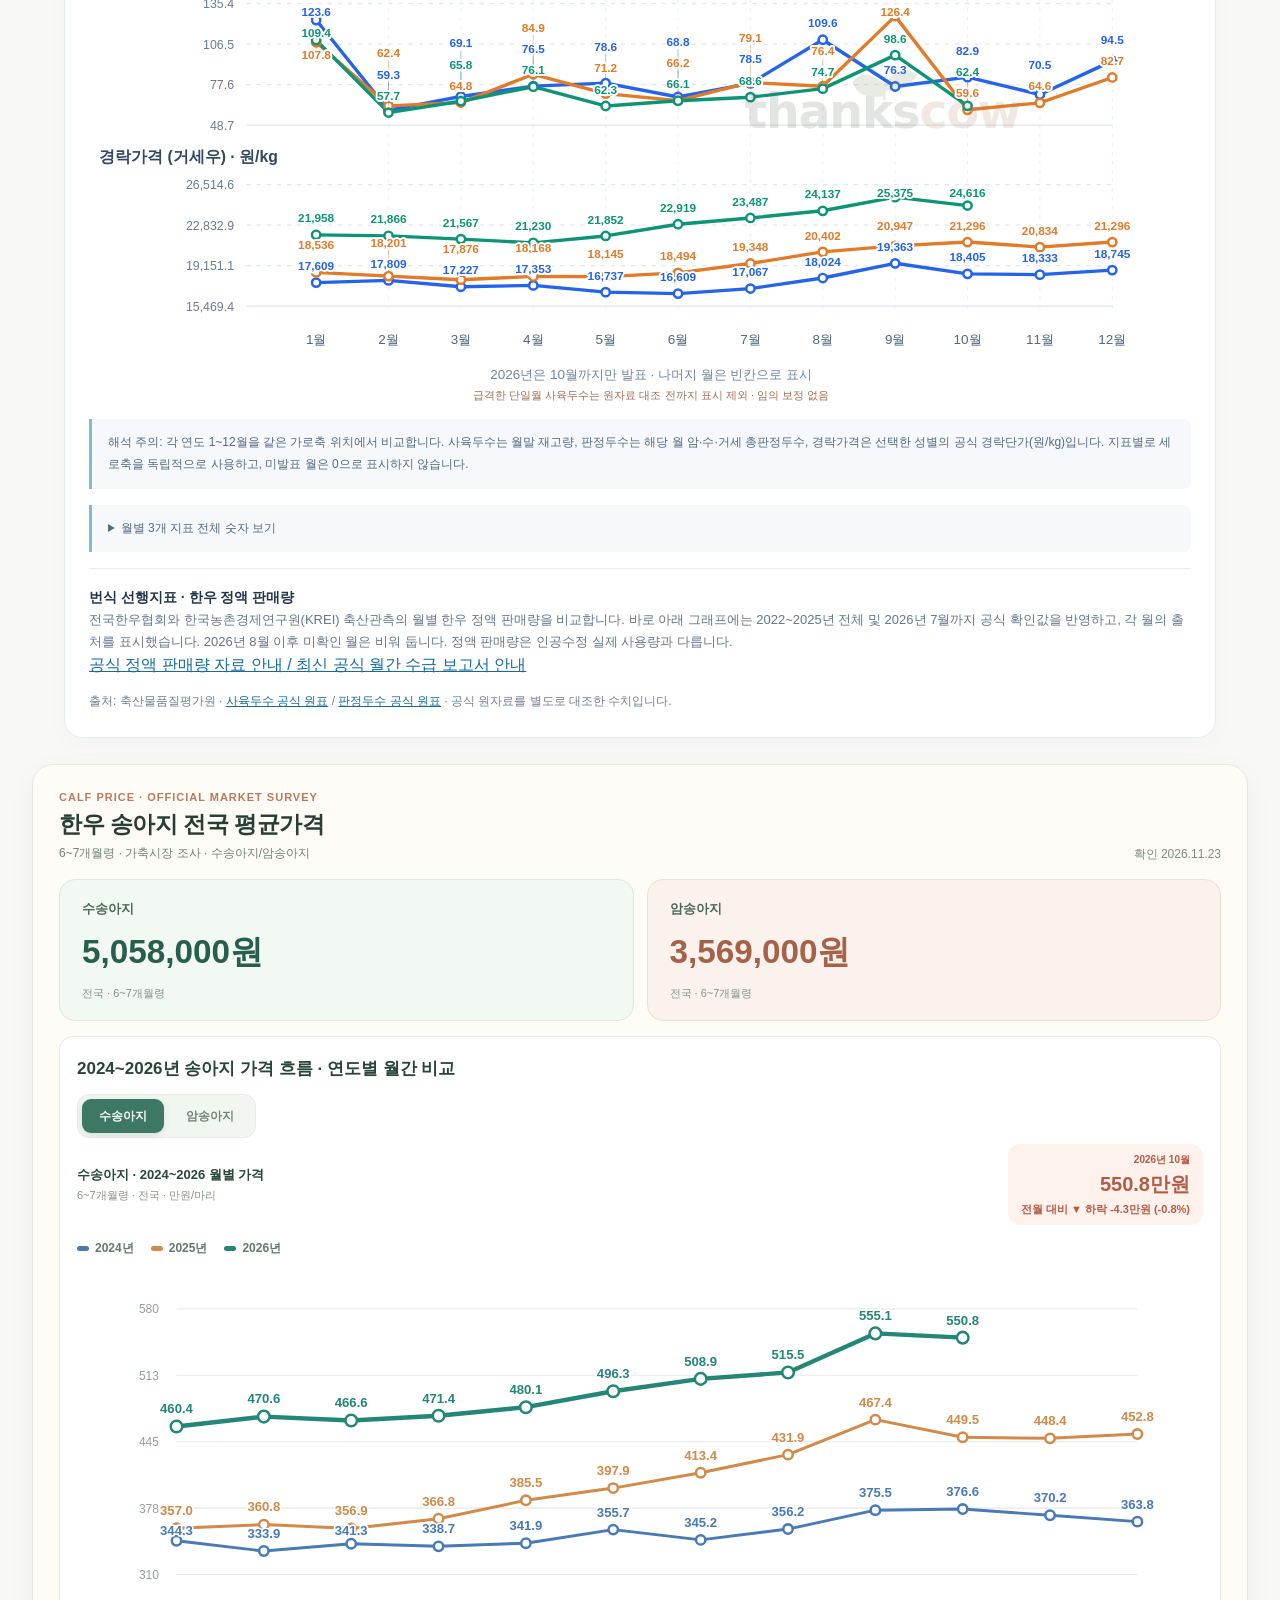
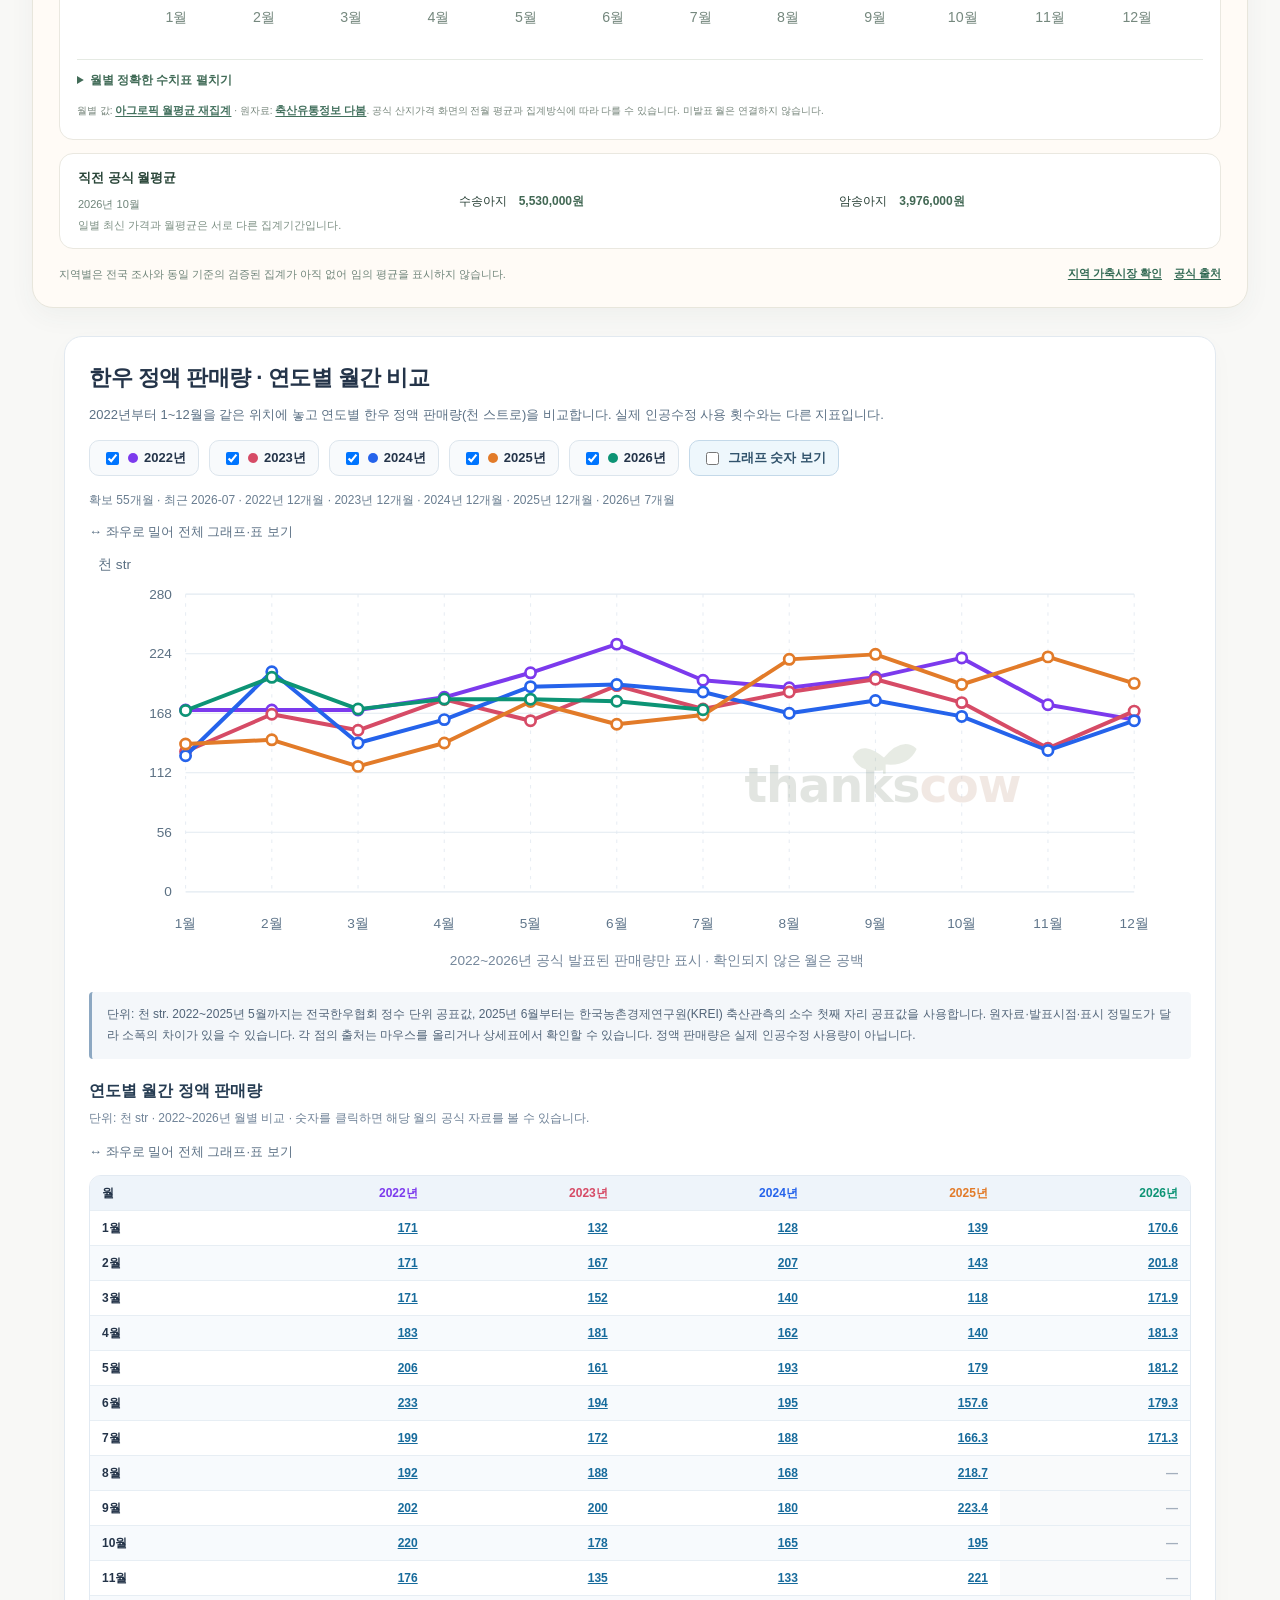
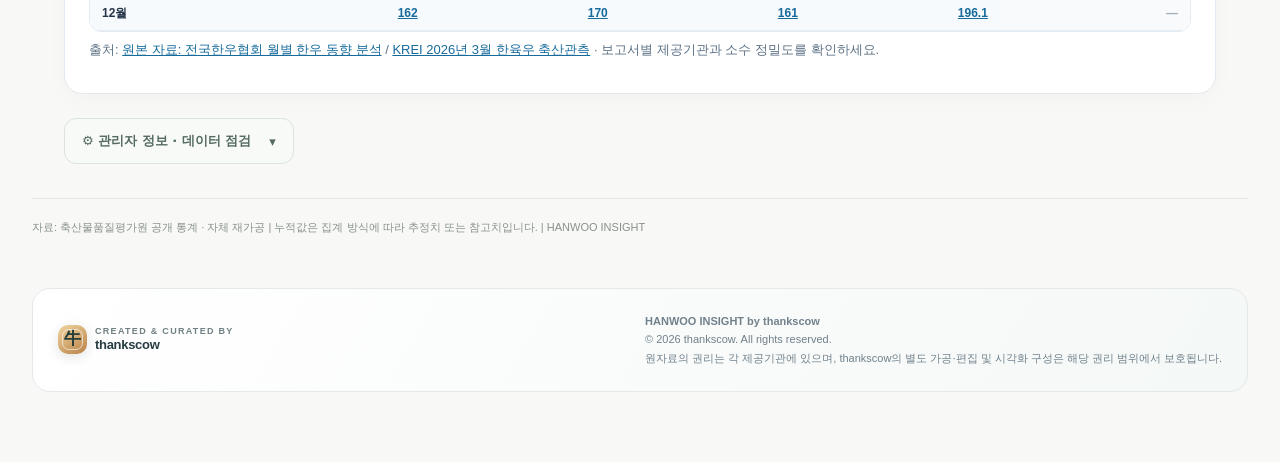
==== commit 2b360698: "Load shared 2024-2026 calf chart ahead of market section before semen sales" ====
--- a/index.html
+++ b/index.html
@@ -102,7 +102,7 @@
 <meta name="apple-mobile-web-app-status-bar-style" content="default"/>
 <meta name="application-name" content="HANWOO INSIGHT"/>
 <meta name="mobile-web-app-capable" content="yes"/>
-<link rel="stylesheet" href="./thankscow-brand.css?v=8"/><link rel="stylesheet" href="./calf-prices.css?v=1"/></head><body>
+<link rel="stylesheet" href="./thankscow-brand.css?v=8"/><link rel="stylesheet" href="./calf-chart.css?v=1"/><link rel="stylesheet" href="./calf-prices.css?v=2"/></head><body>
 <header><div class="top"><div class="brand"><div class="logo">牛</div>HANWOO <span style="font-weight:400;color:#afbdd0">INSIGHT</span></div><nav aria-label="바로가기" class="mini-nav"><a href="#quality">품질 비교</a><a href="#grades">육질등급</a><a href="#details">월별 상세표</a><a href="https://www.youtube.com/@thankscow" rel="noopener" target="_blank">땡스카우 ↗</a></nav><div class="topsmall">공식 공개자료 기반</div></div></header>
 <div class="hero"><div class="shell hero-row"><div><div class="eyebrow">전국 한우 성적 한눈에</div><h1>우리 한우, 전국 평균은 어떨까요?</h1><p>거세우·암소 품질과 육질등급을 쉽고 빠르게 확인하세요.</p></div><div class="hero-foot"><span class="tag">✓ 전국 통계</span><span class="tag">✓ 축산물품질평가원 자료</span><span class="tag">월별·누적 비교</span></div></div></div>
 <main class="shell"><div class="filterbox"><div class="field"><label for="month">조회 기준 월</label><select id="month"></select></div><div class="field"><label for="mode">평균 집계 기준</label><select id="mode"><option value="month">선택 월 평균</option><option value="ytd">1월부터 선택 월까지 누적 평균(추정)</option></select></div><button class="smallbtn" id="csv">↓ 조회 자료 내려받기 (CSV)</button><div class="status">매일 자동 갱신</div></div>
@@ -451,6 +451,6 @@
 <script src="mobile-app.js" defer></script>
 <script src="data-health-widget.js" defer></script>
 <script src="./thankscow-brand.js?v=8" defer></script>
-<script src="./calf-prices.js?v=1" defer></script>
+<script src="./calf-chart.js?v=1" defer></script><script src="./calf-prices.js?v=2" defer></script>
 </body>
 </html>
--- a/calf-chart.css
+++ b/calf-chart.css
@@ -0,0 +1,43 @@
+
+/* 2024–2026 Hanwoo calf historical price comparison */
+.calf-history-wrap{width:100%;color:#2b453a}
+.calf-history-top{display:flex;gap:16px;align-items:center;justify-content:space-between;margin-bottom:8px}
+.calf-history-top>div:first-child{display:grid;gap:3px}
+.calf-history-top strong{font-weight:850;font-size:15px;line-height:1.4}
+.calf-history-top small{color:#839487;font-size:11px}
+.calf-history-move{display:flex;flex-direction:column;align-items:flex-end;gap:2px;padding:8px 13px;border-radius:12px;background:#edf7f1;color:#1e7b5b}
+.calf-history-move.falling{background:#fff1eb;color:#b35c45}
+.calf-history-move span{font-size:10px;font-weight:750}
+.calf-history-move b{font-size:20px}
+.calf-history-move small{font-size:11px;font-weight:750;color:inherit}
+.calf-history-legend{display:flex;gap:17px;flex-wrap:wrap;align-items:center;margin:14px 0 6px}
+.calf-history-legend span{font-size:12px;font-weight:800;display:inline-flex;align-items:center;gap:6px;color:#607c6e}
+.calf-history-legend i{width:12px;height:5px;border-radius:6px;display:inline-block}
+.calf-history-scroll{width:100%;overflow-x:auto;overflow-y:hidden;-webkit-overflow-scrolling:touch;scrollbar-color:#c9d7ce transparent}
+.calf-history-canvas{min-width:760px;width:100%}
+.calf-history-canvas svg{width:100%;height:auto;display:block}
+.calf-history-data{border-top:1px solid #e5eae3;margin:13px 0 0;padding-top:11px}
+.calf-history-data summary{color:#426c58;font-size:12px;font-weight:750;cursor:pointer;list-style:revert}
+.calf-history-table-scroll{overflow-x:auto;max-width:100%;padding:12px 0}
+.calf-history-data table{border-collapse:collapse;width:100%;min-width:350px;font-size:12px;white-space:nowrap}
+.calf-history-data th,.calf-history-data td{padding:9px 12px;text-align:right;border-bottom:1px solid #e8eee8}
+.calf-history-data th:first-child,.calf-history-data td:first-child{text-align:left}
+.calf-history-data th{color:#608171;font-weight:750}
+.calf-history-data td.is-current{font-weight:850;color:#218874}
+.calf-history-source{margin:12px 0 0!important;font-size:10px!important;line-height:1.7!important;color:#78877d!important}
+.calf-history-source a{color:#42705d!important;text-decoration:underline;text-underline-offset:2px}
+.calf-history-swipe{font-size:10px;color:#8a968d;margin:5px 0 0}
+.calf-history-empty{padding:25px 12px;text-align:center;color:#72857a;font-size:12px}
+.tc-calf-sex-picker{display:inline-flex;gap:5px;background:#f2f6f1;border:1px solid #e4ece6;padding:4px;border-radius:12px;margin:12px 0 6px}
+.tc-calf-sex-picker button{font:inherit;font-size:12px;font-weight:800;padding:8px 17px;border:0;border-radius:9px;background:transparent;color:#718678;cursor:pointer}
+.tc-calf-sex-picker button[aria-pressed=true]{color:#fff;background:#3d7865;box-shadow:0 2px 6px #21534522}
+.tc-calf-sex-picker button[data-calf-sex=female][aria-pressed=true]{background:#bd7e5e}
+@media(max-width:600px){
+ .calf-history-top{align-items:stretch;flex-direction:column;gap:9px}
+ .calf-history-move{align-items:flex-start}
+ .calf-history-move b{font-size:21px}
+ .calf-history-canvas{width:840px}
+ .calf-history-legend{gap:12px}
+ .calf-history-source{font-size:9.5px!important}
+ .tc-calf-sex-picker{display:grid;grid-template-columns:1fr 1fr}
+}
--- a/calf-prices.css
+++ b/calf-prices.css
@@ -28,3 +28,13 @@
 #calfPrices a{font-size:11px;font-weight:800;text-decoration:underline;text-underline-offset:2px;color:#326953}
 @media(max-width:900px){#calfPrices .tc-calf-lower{grid-template-columns:1fr}#calfPrices .tc-calf-foot{display:block}#calfPrices .tc-calf-foot p{max-width:none;margin-bottom:10px}}
 @media(max-width:600px){#calfPrices{padding:15px}#calfPrices .tc-calf-cards{grid-template-columns:1fr}#calfPrices .tc-calf-head{display:block}}
+
+/* Keep historical three-year graph full-width and allow value labels room. */
+#calfPrices .tc-calf-lower{display:flex;flex-direction:column;gap:13px}
+#calfPrices .tc-calf-plot{width:100%;overflow:hidden;padding:19px 17px}
+#calfPrices .tc-calf-plot>strong{display:block;font-size:17px;font-weight:850}
+#calfPrices aside{display:grid;grid-template-columns:1fr 1fr 1fr;column-gap:18px;align-items:center;padding:14px 18px}
+#calfPrices aside p{grid-column:1;font-size:11px}
+#calfPrices aside div{border:0;padding:5px 0;align-items:center;justify-content:flex-start;gap:12px}
+#calfPrices aside small{grid-column:1/-1;margin-top:2px}
+@media(max-width:800px){#calfPrices aside{display:block}#calfPrices .tc-calf-plot{padding:12px}}
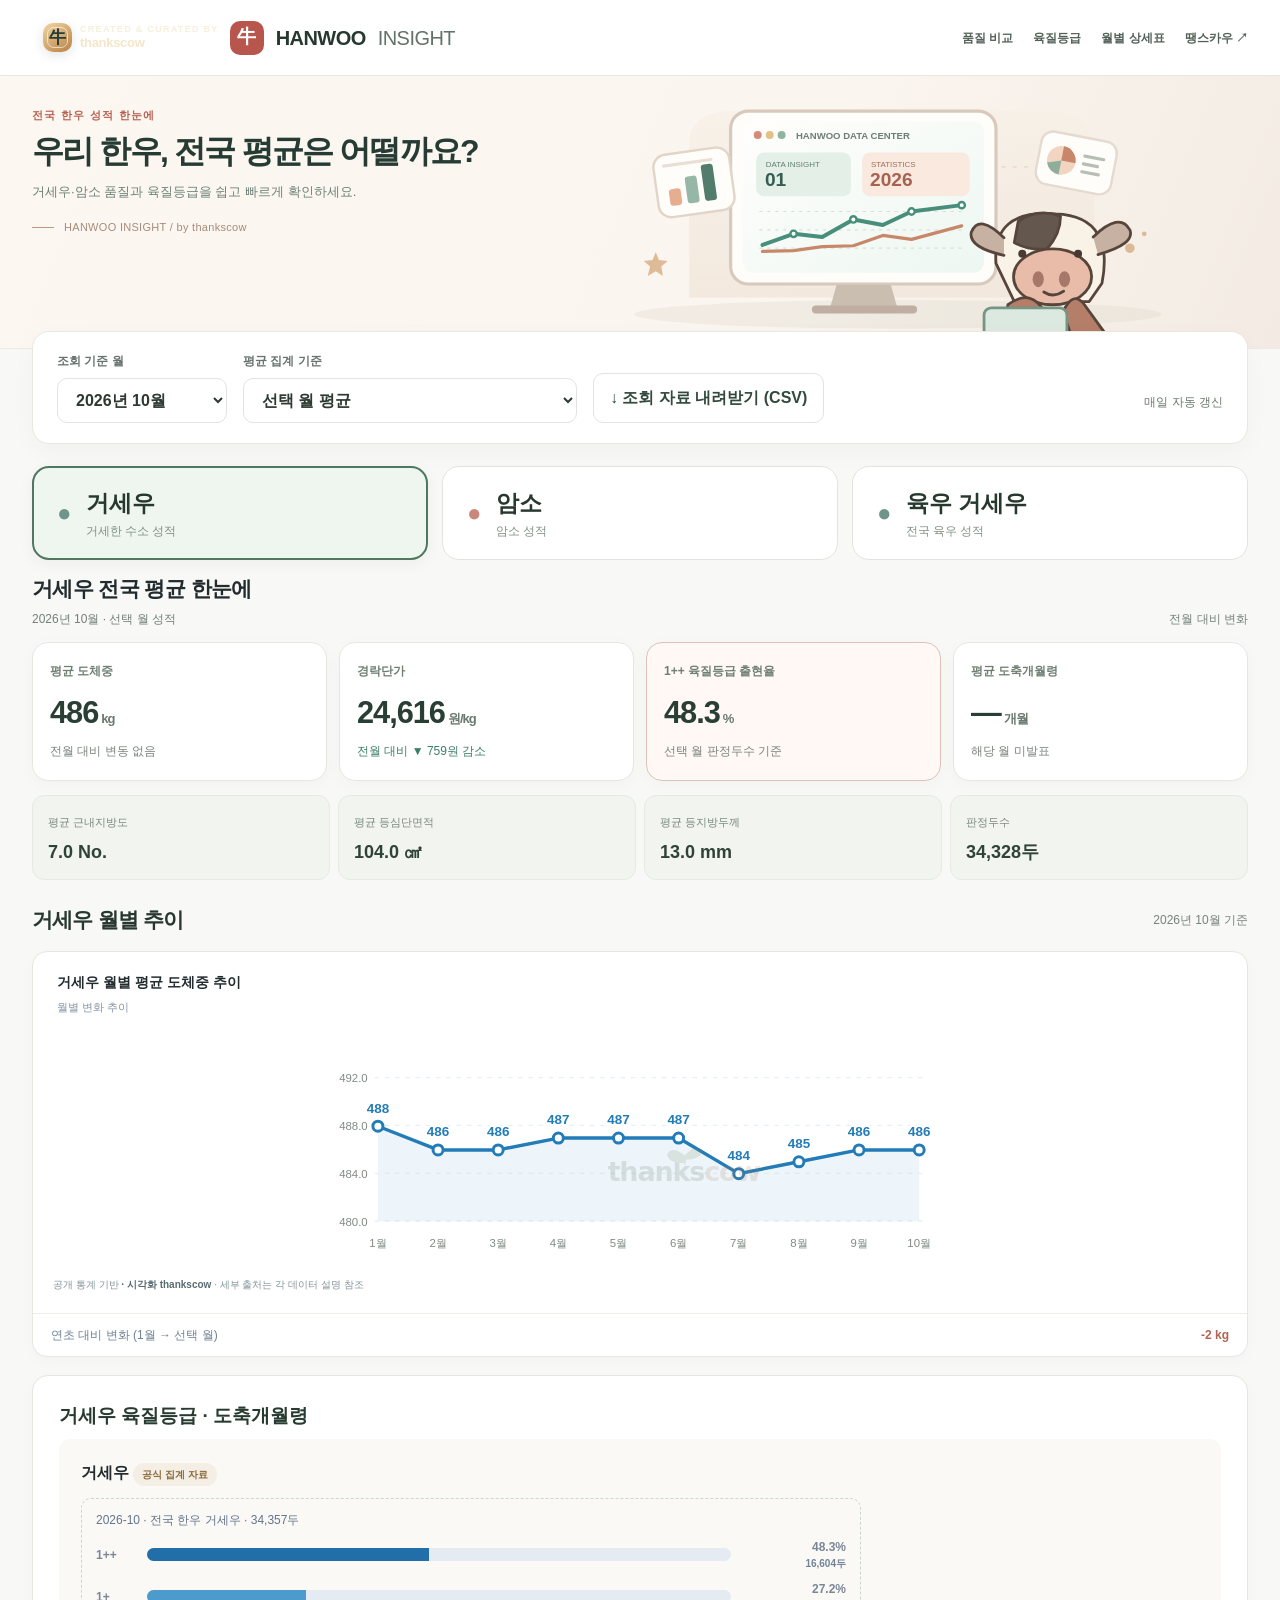
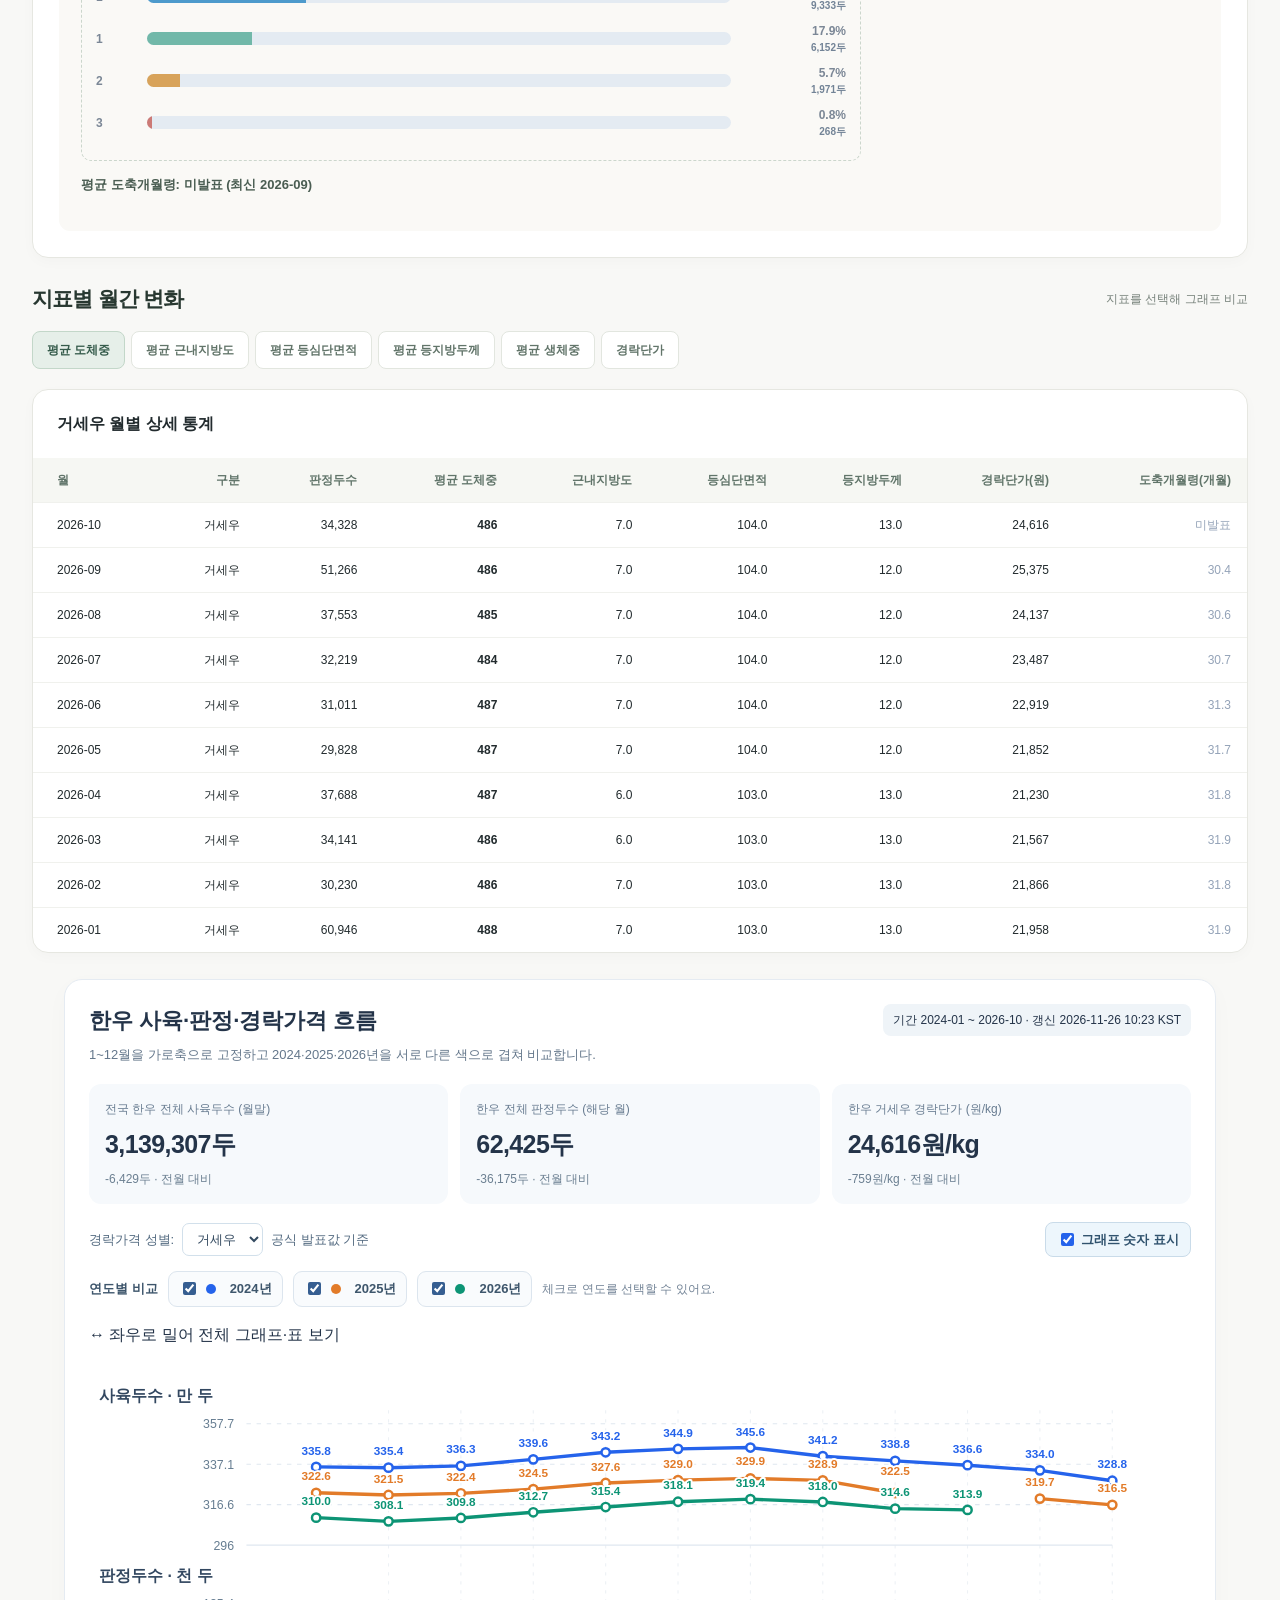
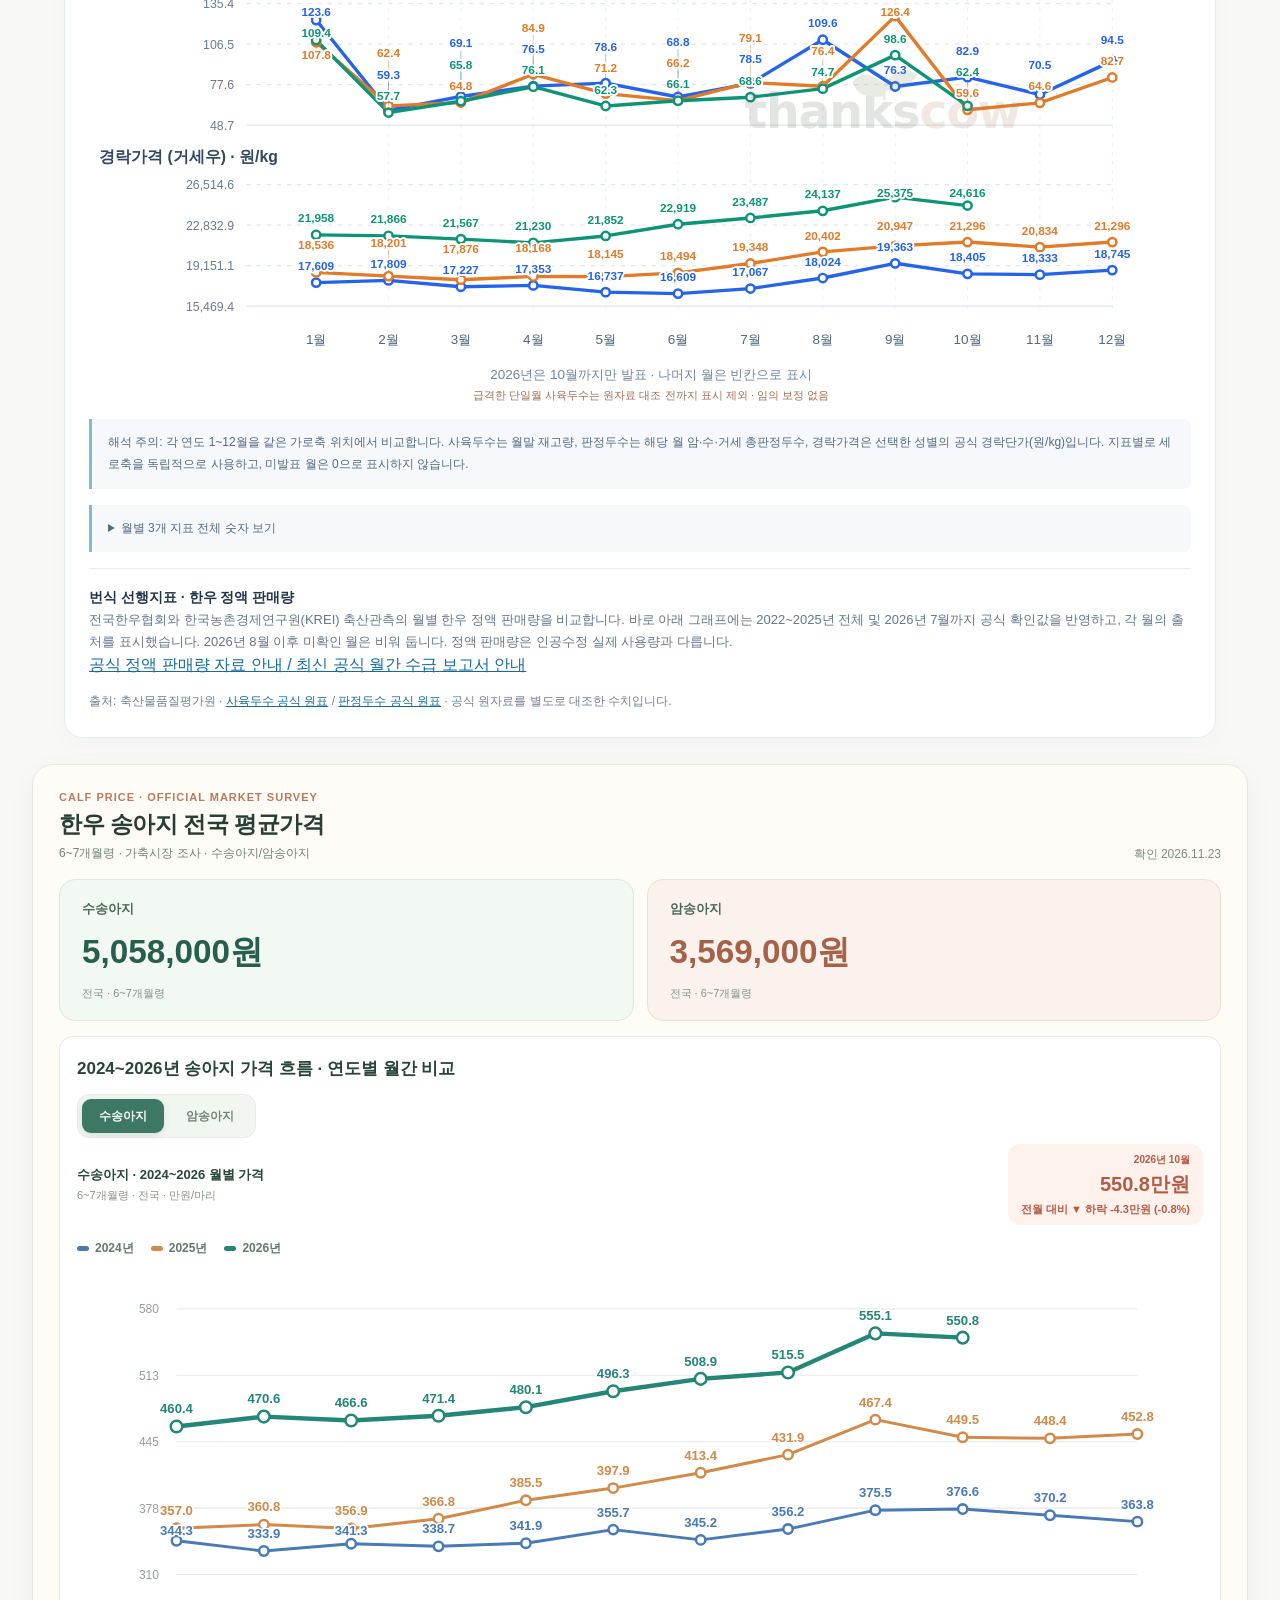
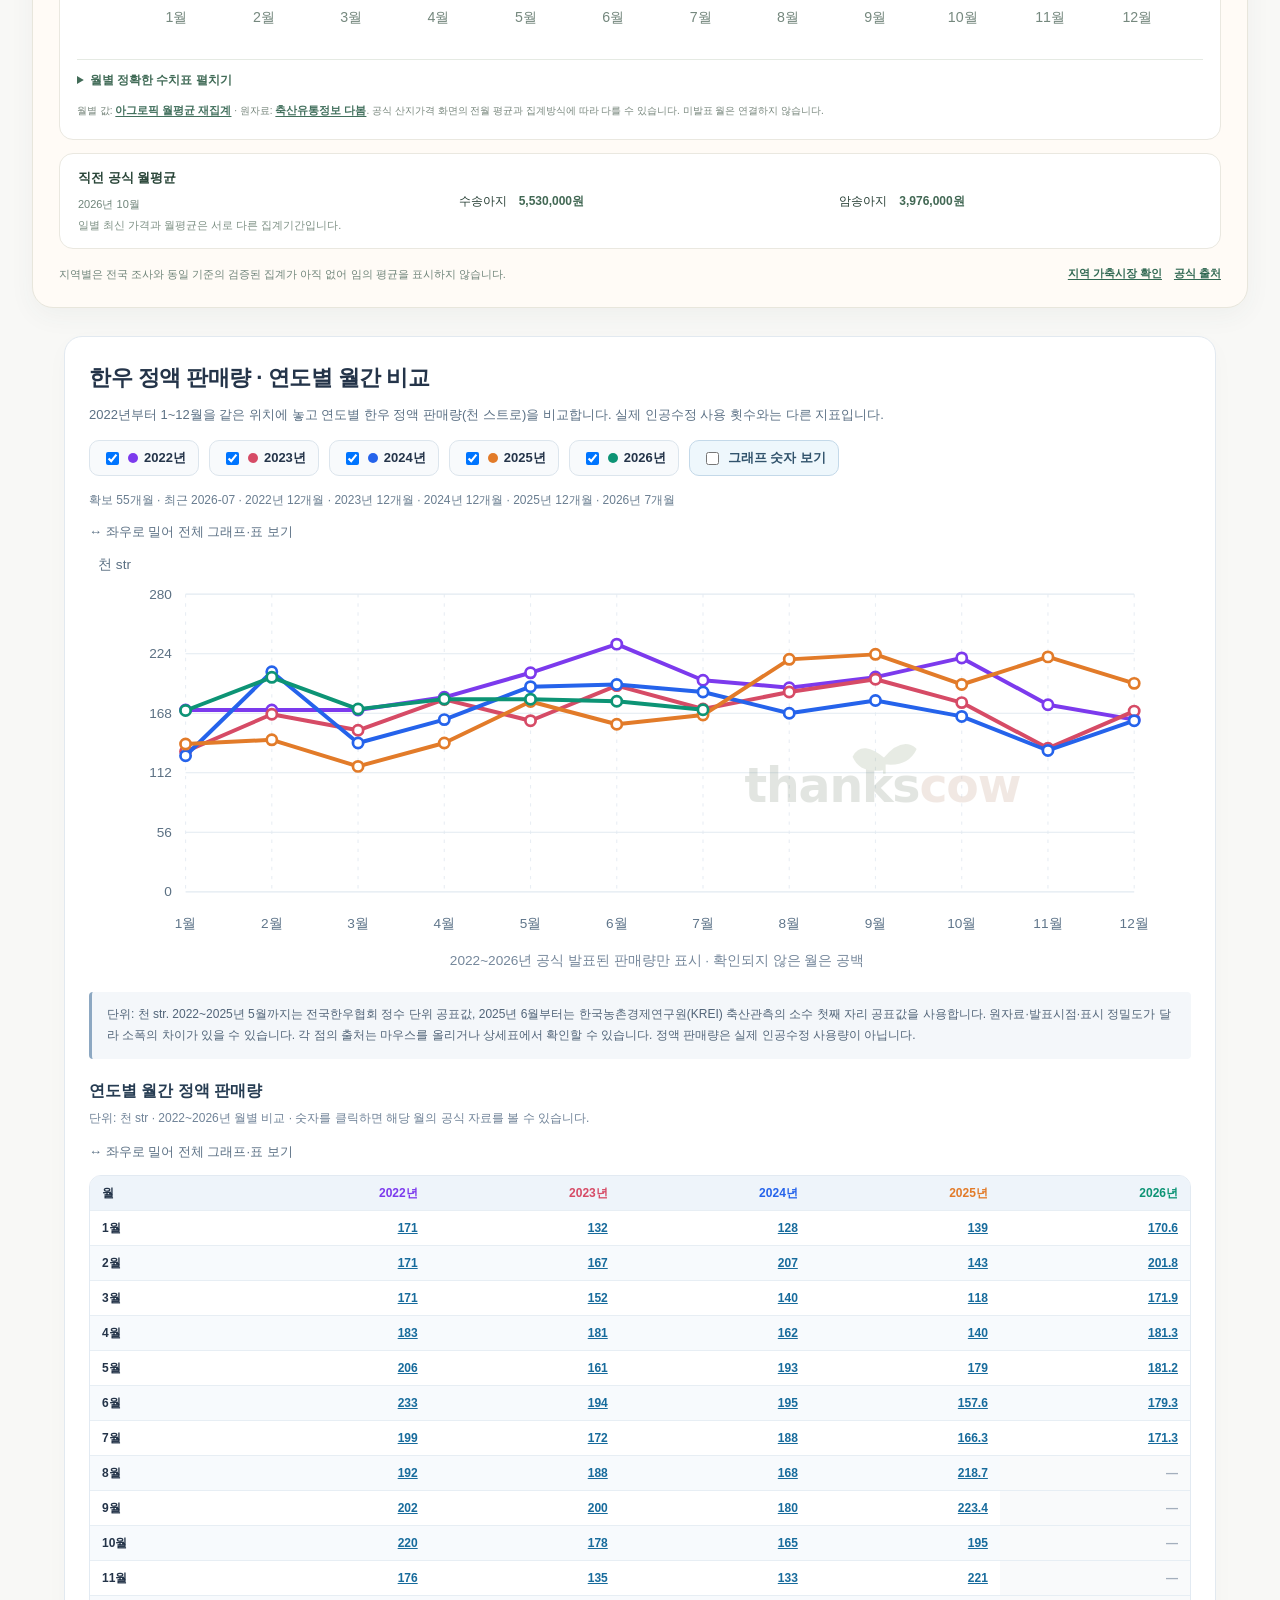
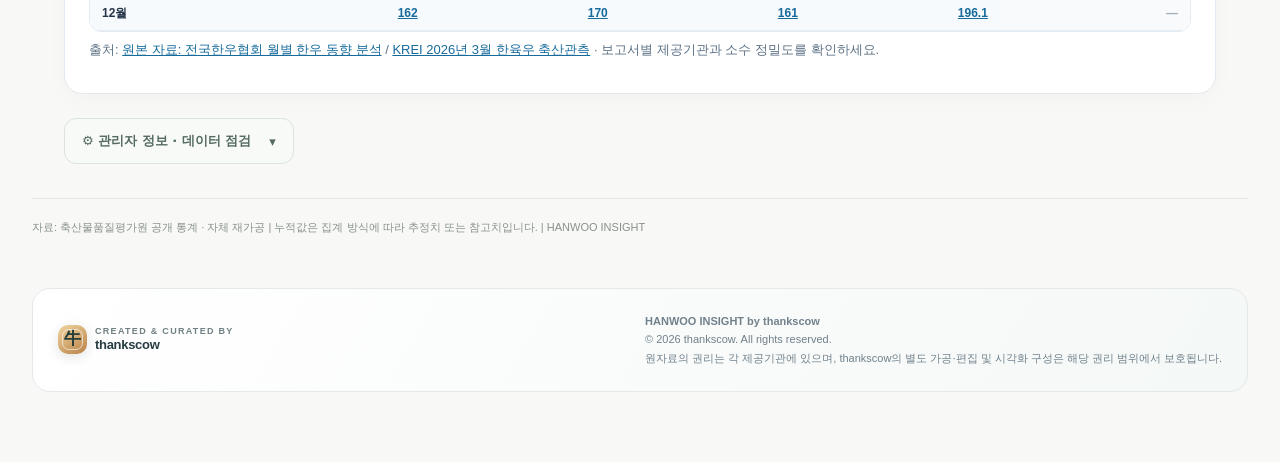
==== commit 38c8bac5: "Safe update Hanwoo statistics and quality report" ====
--- a/index.html
+++ b/index.html
@@ -147,7 +147,7 @@
 <div class="sectionhead"><h2>지표별 월간 변화</h2><span class="sub">지표를 선택해 그래프 비교</span></div><div class="metric-controls" id="metricControls"></div>
 <div class="below" id="details"><section class="tablecard"><h3><span id="tableSexTitle">거세우</span> 월별 상세 통계</h3><div class="tablewrap"><table class="tbl"><thead><tr><th>월</th><th>구분</th><th>판정두수</th><th id="tableMetric">평균 도체중</th><th>근내지방도</th><th>등심단면적</th><th>등지방두께</th><th>경락단가(원)</th><th>도축개월령(개월)</th></tr></thead><tbody id="tableBody"></tbody></table></div></section></div>
 <div class="footer">자료: 축산물품질평가원 공개 통계 · 자체 재가공 | 누적값은 집계 방식에 따라 추정치 또는 참고치입니다. | HANWOO INSIGHT</div></main>
-<script>const UPDATE_META={"last_success_kst": "2026-11-25 10:22 KST", "official_published_at": null, "validation": "success", "source_table_id": "DT_323903_E1080008"};
+<script>const UPDATE_META={"last_success_kst": "2026-11-27 17:19 KST", "official_published_at": null, "validation": "success", "source_table_id": "DT_323903_E1080008"};
 const DATA=[{"month":"2026-01","sex":"거세우","count":60946,"weight":488.0,"marbling":7.0,"rea":103.0,"fat":13.0,"live":814.0,"price":21958},{"month":"2026-01","sex":"암소","count":48105,"weight":389.0,"marbling":5.0,"rea":92.0,"fat":14.0,"live":665.0,"price":19095},{"month":"2026-02","sex":"거세우","count":30230,"weight":486.0,"marbling":7.0,"rea":103.0,"fat":13.0,"live":802.0,"price":21866},{"month":"2026-02","sex":"암소","count":27058,"weight":385.0,"marbling":5.0,"rea":91.0,"fat":13.0,"live":665.0,"price":18848},{"month":"2026-03","sex":"거세우","count":34141,"weight":486.0,"marbling":6.0,"rea":103.0,"fat":13.0,"live":829.0,"price":21567},{"month":"2026-03","sex":"암소","count":31110,"weight":388.0,"marbling":5.0,"rea":92.0,"fat":13.0,"live":675.0,"price":18827},{"month":"2026-04","sex":"거세우","count":37688,"weight":487.0,"marbling":6.0,"rea":103.0,"fat":13.0,"live":809.0,"price":21230},{"month":"2026-04","sex":"암소","count":38136,"weight":389.0,"marbling":5.0,"rea":92.0,"fat":13.0,"live":669.0,"price":18073},{"month":"2026-05","sex":"거세우","count":29828,"weight":487.0,"marbling":7.0,"rea":104.0,"fat":12.0,"live":796.0,"price":21852},{"month":"2026-05","sex":"암소","count":32241,"weight":388.0,"marbling":5.0,"rea":92.0,"fat":13.0,"live":675.0,"price":18384},{"month":"2026-06","sex":"거세우","count":31011,"weight":487.0,"marbling":7.0,"rea":104.0,"fat":12.0,"live":815.0,"price":22919},{"month":"2026-06","sex":"암소","count":34781,"weight":386.0,"marbling":5.0,"rea":92.0,"fat":13.0,"live":663.0,"price":19183},{"month":"2026-07","sex":"거세우","count":32219,"live":833.0,"weight":484.0,"fat":12.0,"rea":104.0,"marbling":7.0,"price":23487.0},{"month":"2026-07","sex":"암소","count":36154,"live":679.0,"weight":382.0,"fat":13.0,"rea":91.0,"marbling":5.0,"price":19720.0},{"month":"2026-08","sex":"거세우","count":37553,"live":811.0,"weight":485.0,"fat":12.0,"rea":104.0,"marbling":7.0,"price":24137.0},{"month":"2026-08","sex":"암소","count":36914,"live":656.0,"weight":379.0,"fat":13.0,"rea":90.0,"marbling":5.0,"price":20392.0},{"month":"2026-09","sex":"거세우","count":51266,"live":809.0,"weight":486.0,"fat":12.0,"rea":104.0,"marbling":7.0,"price":25375.0},{"month":"2026-09","sex":"암소","count":46869,"live":655.0,"weight":381.0,"fat":13.0,"rea":91.0,"marbling":5.0,"price":21892.0},{"month":"2026-10","sex":"거세우","count":34328,"live":813.0,"weight":486.0,"fat":13.0,"rea":104.0,"marbling":7.0,"price":24616.0},{"month":"2026-10","sex":"암소","count":27570,"live":656.0,"weight":378.0,"fat":13.0,"rea":90.0,"marbling":5.0,"price":21722.0}];
 const METRICS={weight:['평균 도체중','kg',0],marbling:['평균 근내지방도','No.',1],rea:['평균 등심단면적','㎠',1],fat:['평균 등지방두께','mm',1],live:['평균 생체중','kg',0],price:['경락단가','원',0]};
 const allMonths=[...new Set(DATA.map(r=>r.month))].sort();let metric='weight';const $=id=>document.getElementById(id);const nf=new Intl.NumberFormat('ko-KR');const fmt=(v,d=0)=>Number(v).toLocaleString('ko-KR',{minimumFractionDigits:d,maximumFractionDigits:d});
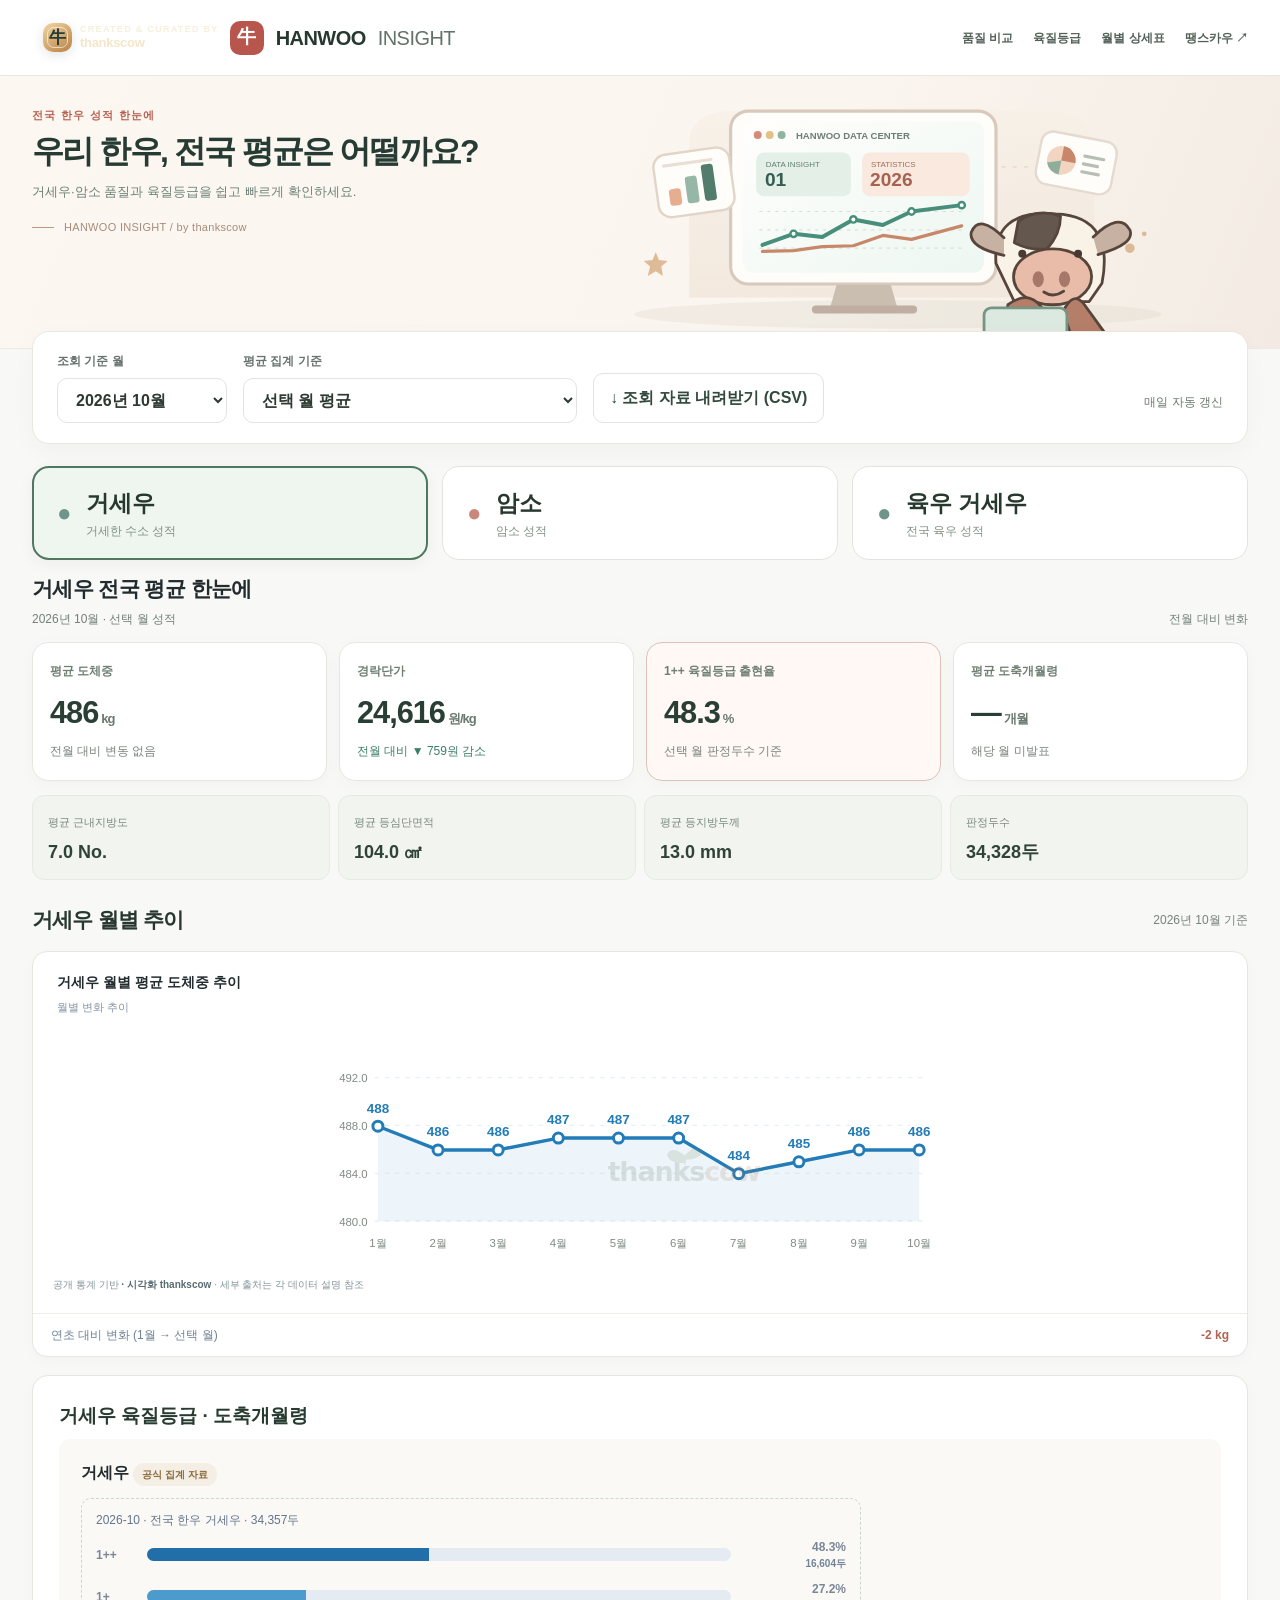
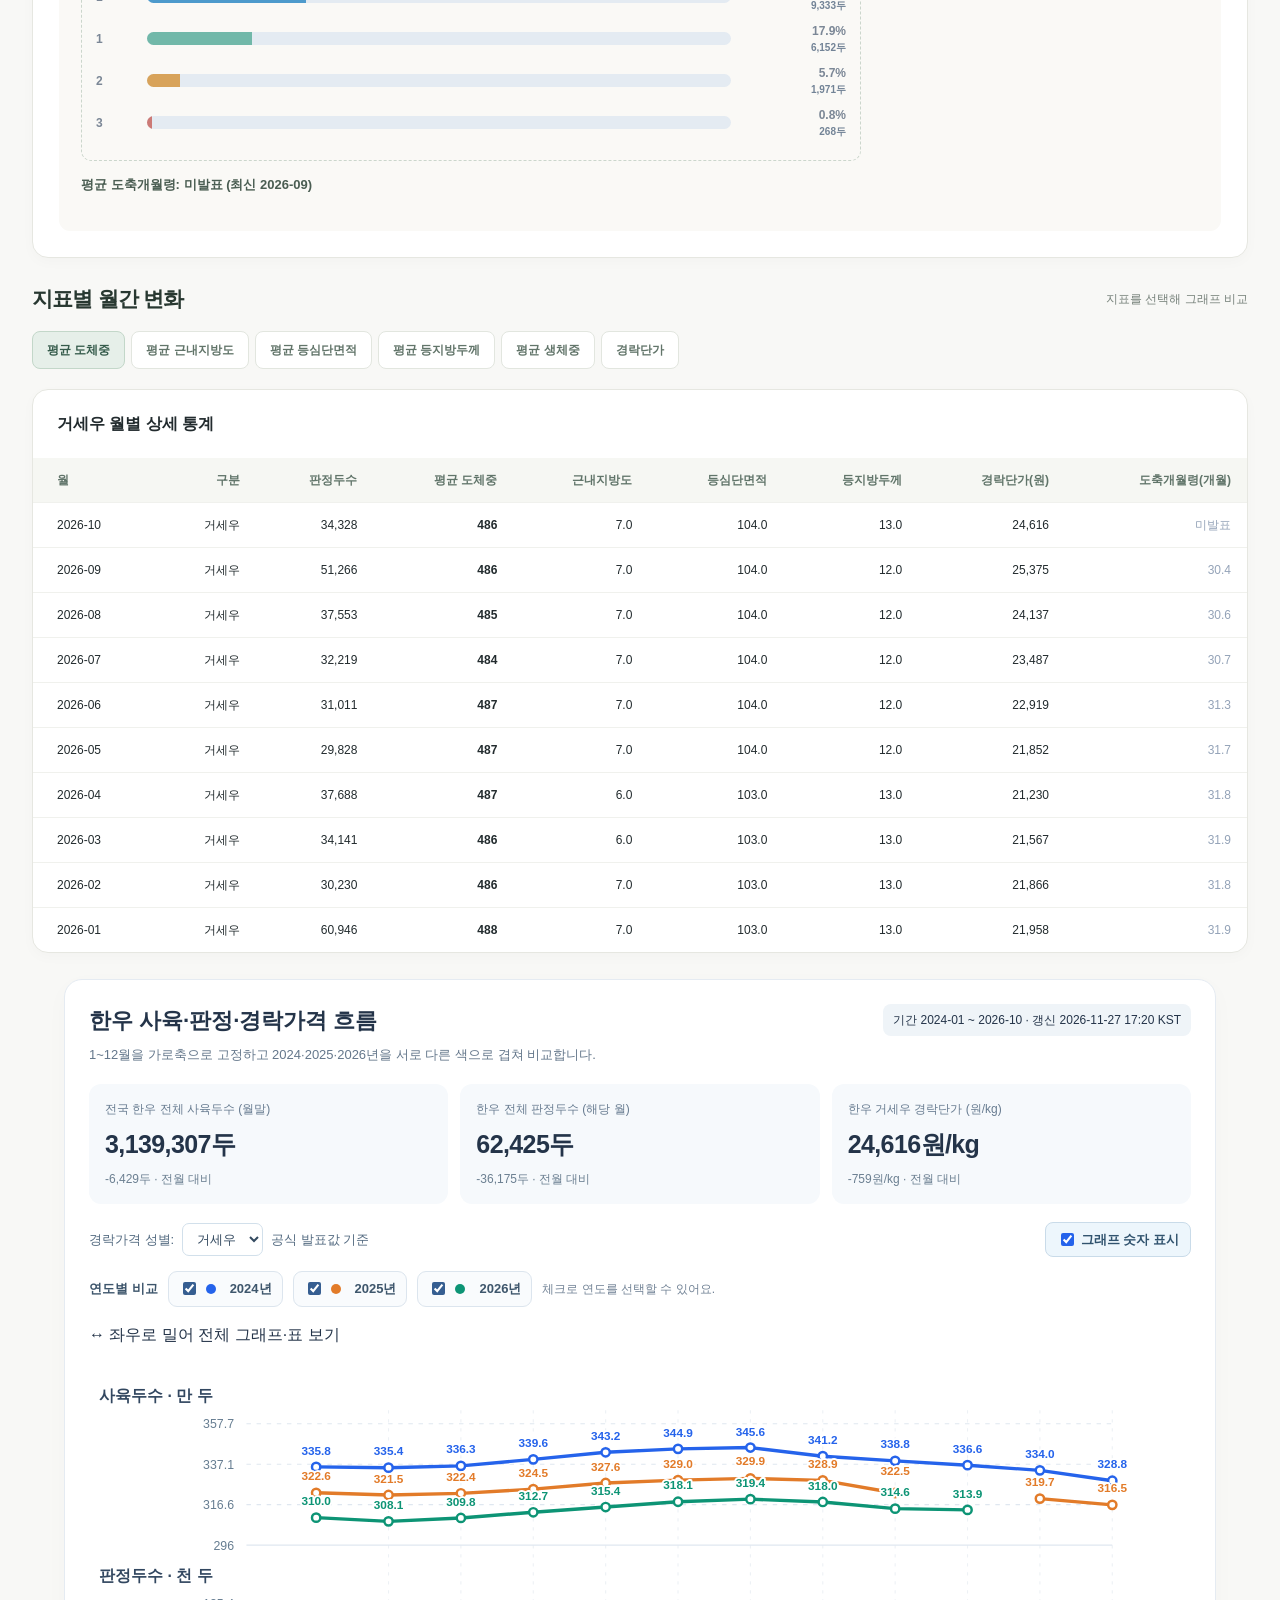
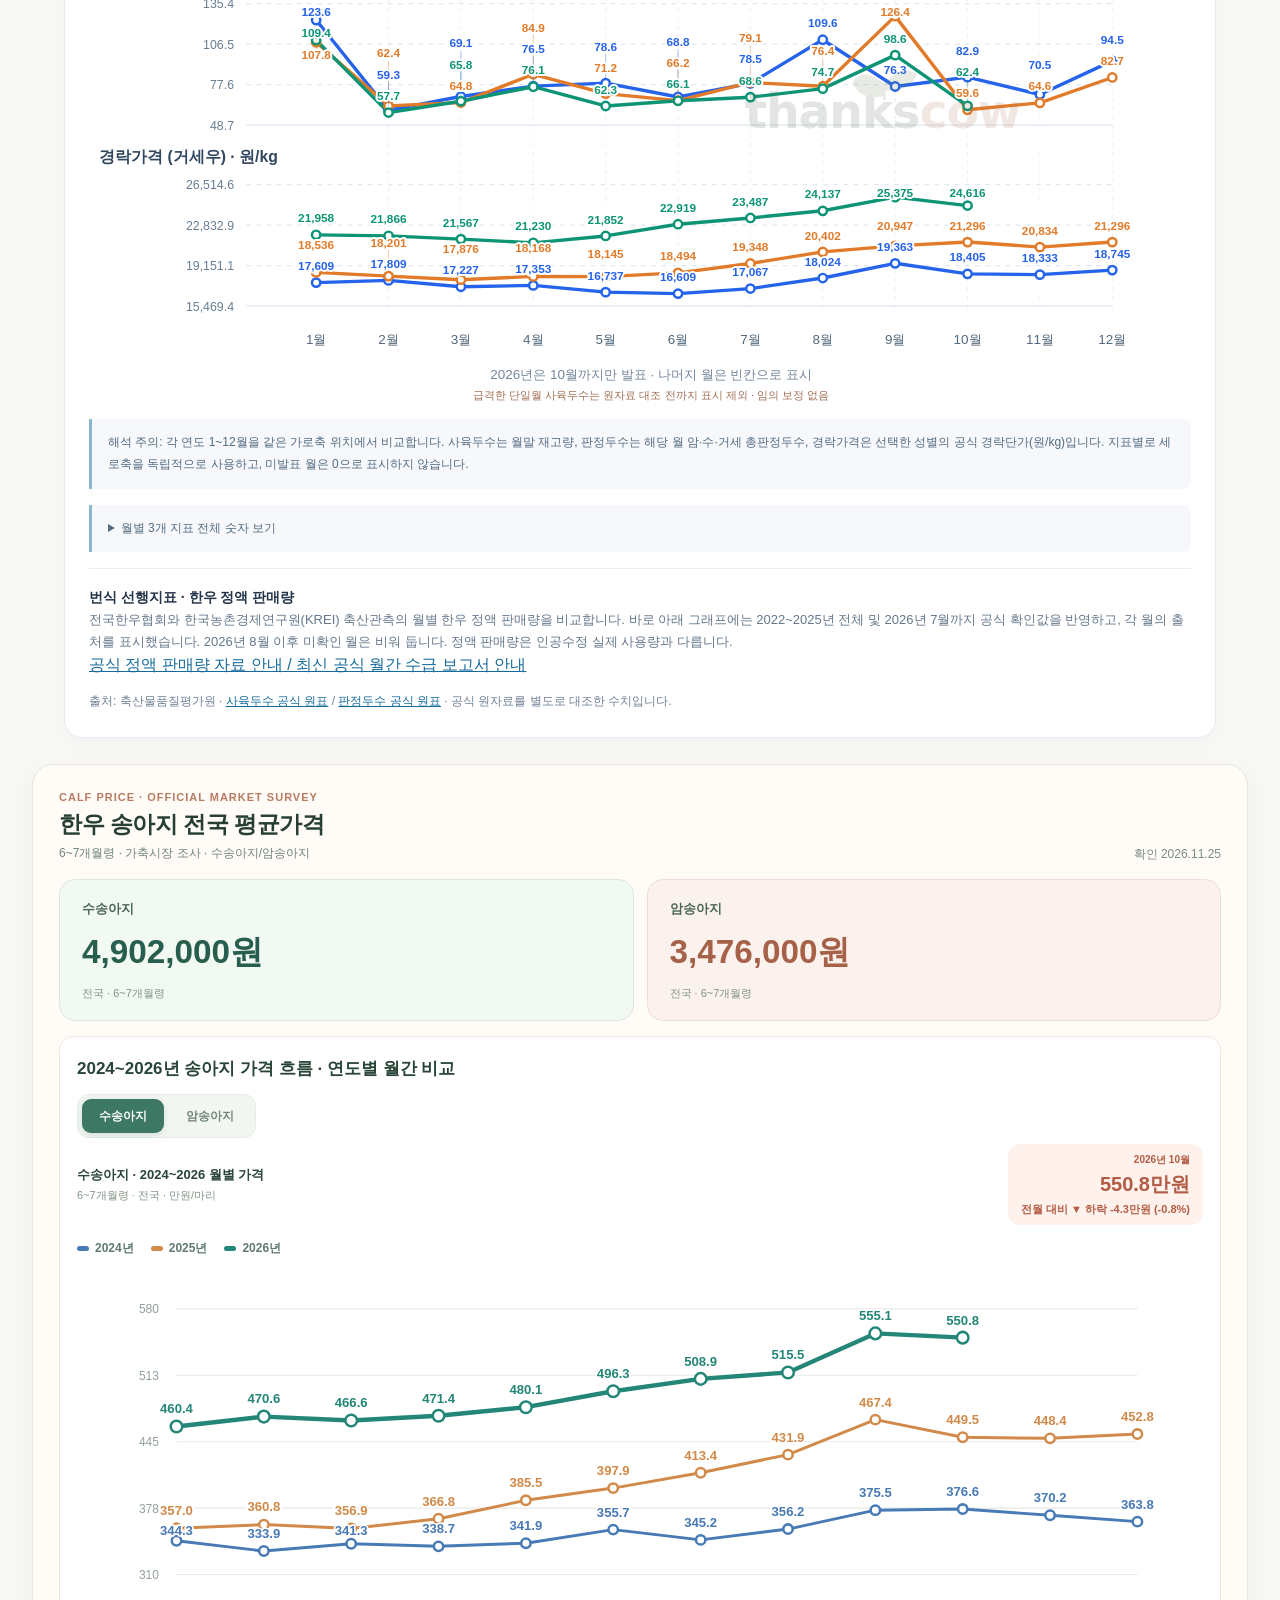
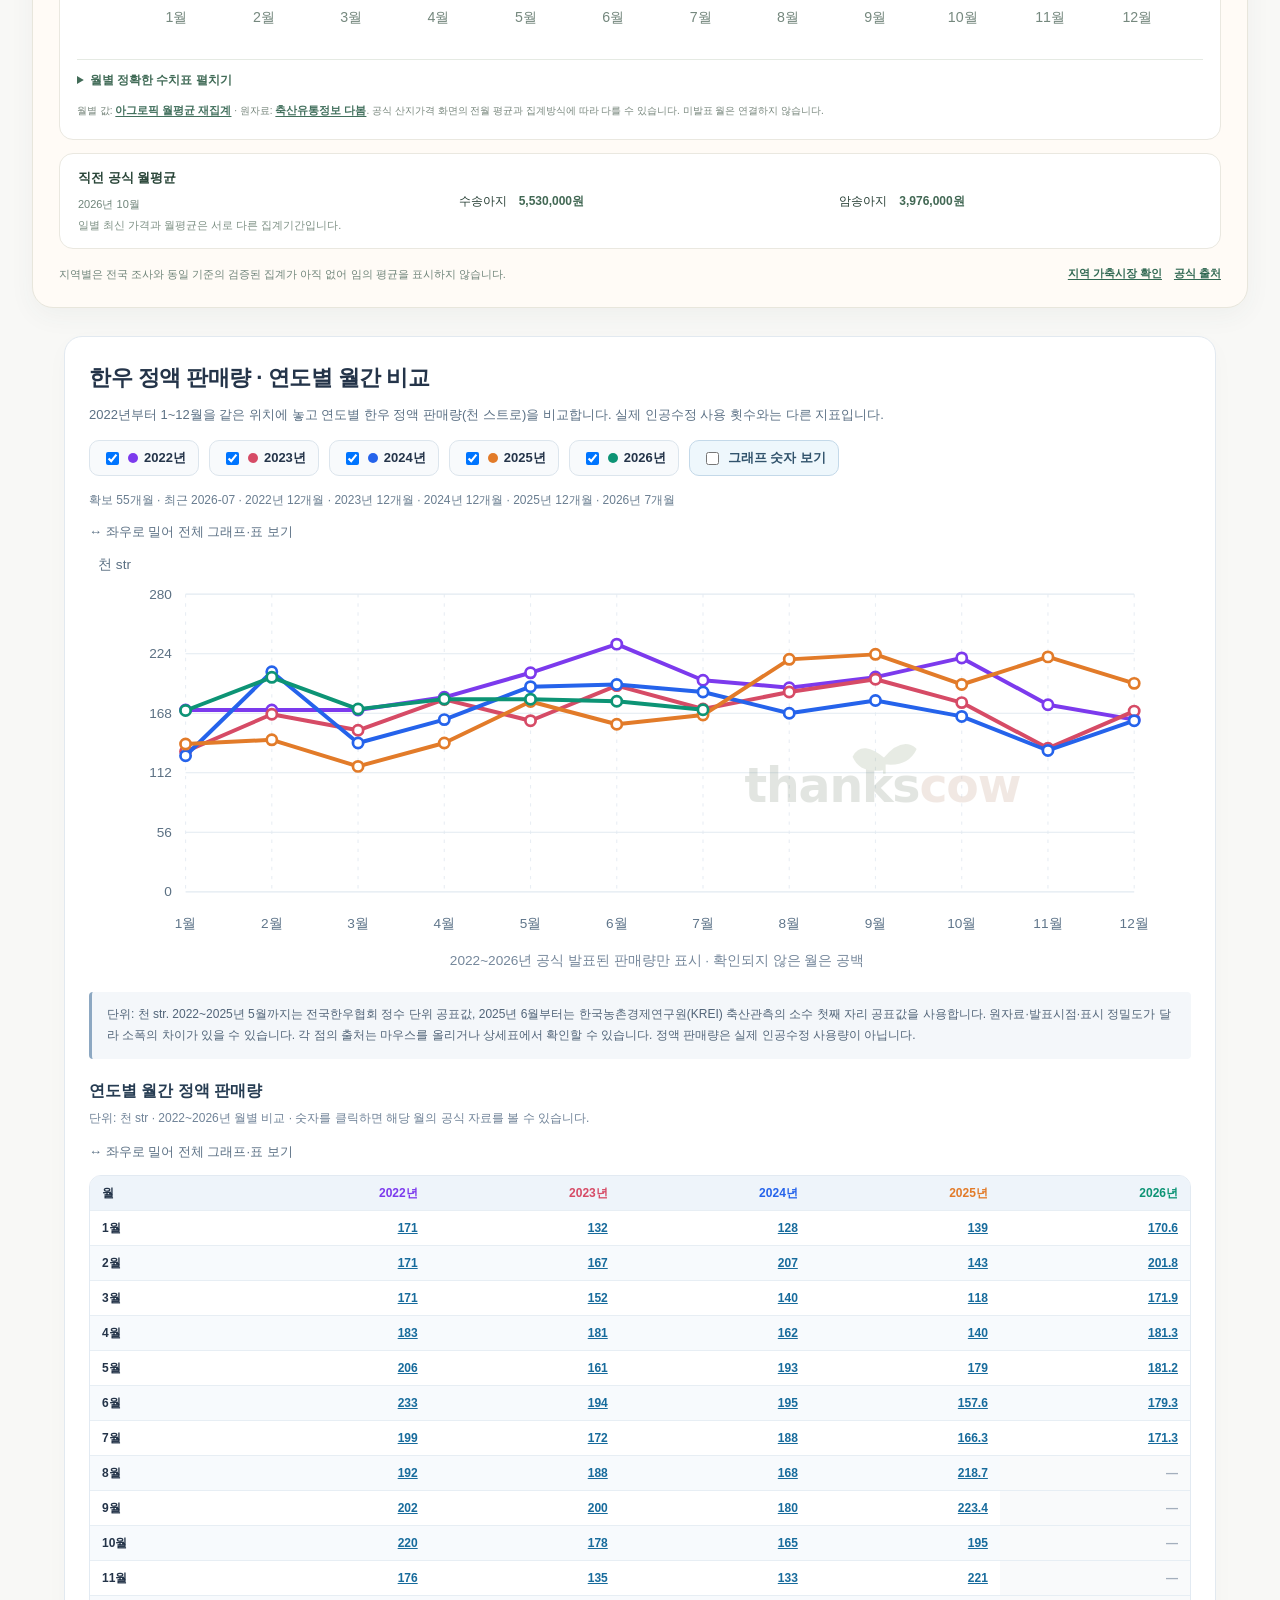
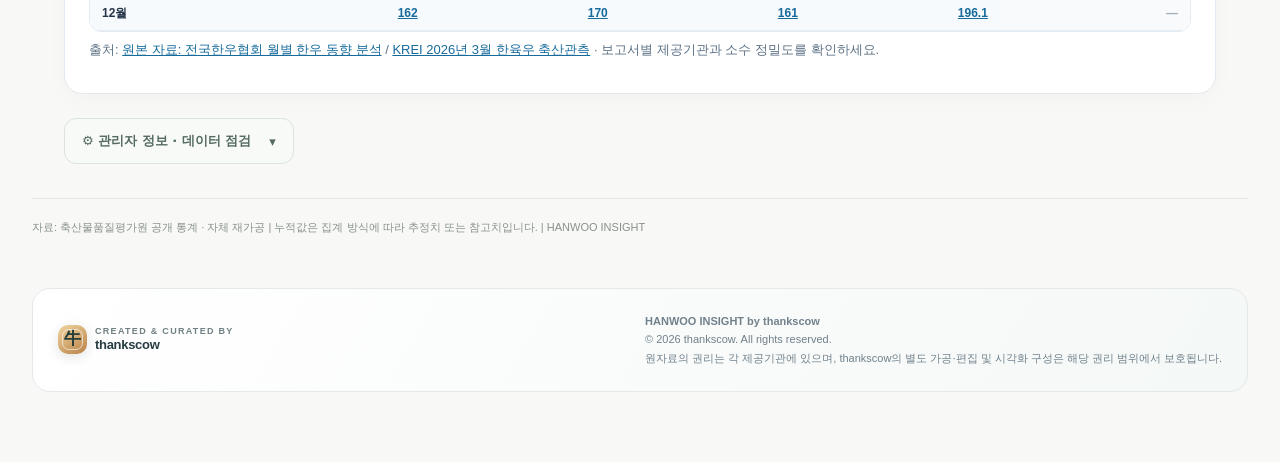
==== commit 70d73932: "Safe update Hanwoo statistics and quality report" ====
--- a/index.html
+++ b/index.html
@@ -147,7 +147,7 @@
 <div class="sectionhead"><h2>지표별 월간 변화</h2><span class="sub">지표를 선택해 그래프 비교</span></div><div class="metric-controls" id="metricControls"></div>
 <div class="below" id="details"><section class="tablecard"><h3><span id="tableSexTitle">거세우</span> 월별 상세 통계</h3><div class="tablewrap"><table class="tbl"><thead><tr><th>월</th><th>구분</th><th>판정두수</th><th id="tableMetric">평균 도체중</th><th>근내지방도</th><th>등심단면적</th><th>등지방두께</th><th>경락단가(원)</th><th>도축개월령(개월)</th></tr></thead><tbody id="tableBody"></tbody></table></div></section></div>
 <div class="footer">자료: 축산물품질평가원 공개 통계 · 자체 재가공 | 누적값은 집계 방식에 따라 추정치 또는 참고치입니다. | HANWOO INSIGHT</div></main>
-<script>const UPDATE_META={"last_success_kst": "2026-11-27 17:19 KST", "official_published_at": null, "validation": "success", "source_table_id": "DT_323903_E1080008"};
+<script>const UPDATE_META={"last_success_kst": "2026-11-28 16:40 KST", "official_published_at": null, "validation": "success", "source_table_id": "DT_323903_E1080008"};
 const DATA=[{"month":"2026-01","sex":"거세우","count":60946,"weight":488.0,"marbling":7.0,"rea":103.0,"fat":13.0,"live":814.0,"price":21958},{"month":"2026-01","sex":"암소","count":48105,"weight":389.0,"marbling":5.0,"rea":92.0,"fat":14.0,"live":665.0,"price":19095},{"month":"2026-02","sex":"거세우","count":30230,"weight":486.0,"marbling":7.0,"rea":103.0,"fat":13.0,"live":802.0,"price":21866},{"month":"2026-02","sex":"암소","count":27058,"weight":385.0,"marbling":5.0,"rea":91.0,"fat":13.0,"live":665.0,"price":18848},{"month":"2026-03","sex":"거세우","count":34141,"weight":486.0,"marbling":6.0,"rea":103.0,"fat":13.0,"live":829.0,"price":21567},{"month":"2026-03","sex":"암소","count":31110,"weight":388.0,"marbling":5.0,"rea":92.0,"fat":13.0,"live":675.0,"price":18827},{"month":"2026-04","sex":"거세우","count":37688,"weight":487.0,"marbling":6.0,"rea":103.0,"fat":13.0,"live":809.0,"price":21230},{"month":"2026-04","sex":"암소","count":38136,"weight":389.0,"marbling":5.0,"rea":92.0,"fat":13.0,"live":669.0,"price":18073},{"month":"2026-05","sex":"거세우","count":29828,"weight":487.0,"marbling":7.0,"rea":104.0,"fat":12.0,"live":796.0,"price":21852},{"month":"2026-05","sex":"암소","count":32241,"weight":388.0,"marbling":5.0,"rea":92.0,"fat":13.0,"live":675.0,"price":18384},{"month":"2026-06","sex":"거세우","count":31011,"weight":487.0,"marbling":7.0,"rea":104.0,"fat":12.0,"live":815.0,"price":22919},{"month":"2026-06","sex":"암소","count":34781,"weight":386.0,"marbling":5.0,"rea":92.0,"fat":13.0,"live":663.0,"price":19183},{"month":"2026-07","sex":"거세우","count":32219,"live":833.0,"weight":484.0,"fat":12.0,"rea":104.0,"marbling":7.0,"price":23487.0},{"month":"2026-07","sex":"암소","count":36154,"live":679.0,"weight":382.0,"fat":13.0,"rea":91.0,"marbling":5.0,"price":19720.0},{"month":"2026-08","sex":"거세우","count":37553,"live":811.0,"weight":485.0,"fat":12.0,"rea":104.0,"marbling":7.0,"price":24137.0},{"month":"2026-08","sex":"암소","count":36914,"live":656.0,"weight":379.0,"fat":13.0,"rea":90.0,"marbling":5.0,"price":20392.0},{"month":"2026-09","sex":"거세우","count":51266,"live":809.0,"weight":486.0,"fat":12.0,"rea":104.0,"marbling":7.0,"price":25375.0},{"month":"2026-09","sex":"암소","count":46869,"live":655.0,"weight":381.0,"fat":13.0,"rea":91.0,"marbling":5.0,"price":21892.0},{"month":"2026-10","sex":"거세우","count":34328,"live":813.0,"weight":486.0,"fat":13.0,"rea":104.0,"marbling":7.0,"price":24616.0},{"month":"2026-10","sex":"암소","count":27570,"live":656.0,"weight":378.0,"fat":13.0,"rea":90.0,"marbling":5.0,"price":21722.0}];
 const METRICS={weight:['평균 도체중','kg',0],marbling:['평균 근내지방도','No.',1],rea:['평균 등심단면적','㎠',1],fat:['평균 등지방두께','mm',1],live:['평균 생체중','kg',0],price:['경락단가','원',0]};
 const allMonths=[...new Set(DATA.map(r=>r.month))].sort();let metric='weight';const $=id=>document.getElementById(id);const nf=new Intl.NumberFormat('ko-KR');const fmt=(v,d=0)=>Number(v).toLocaleString('ko-KR',{minimumFractionDigits:d,maximumFractionDigits:d});
